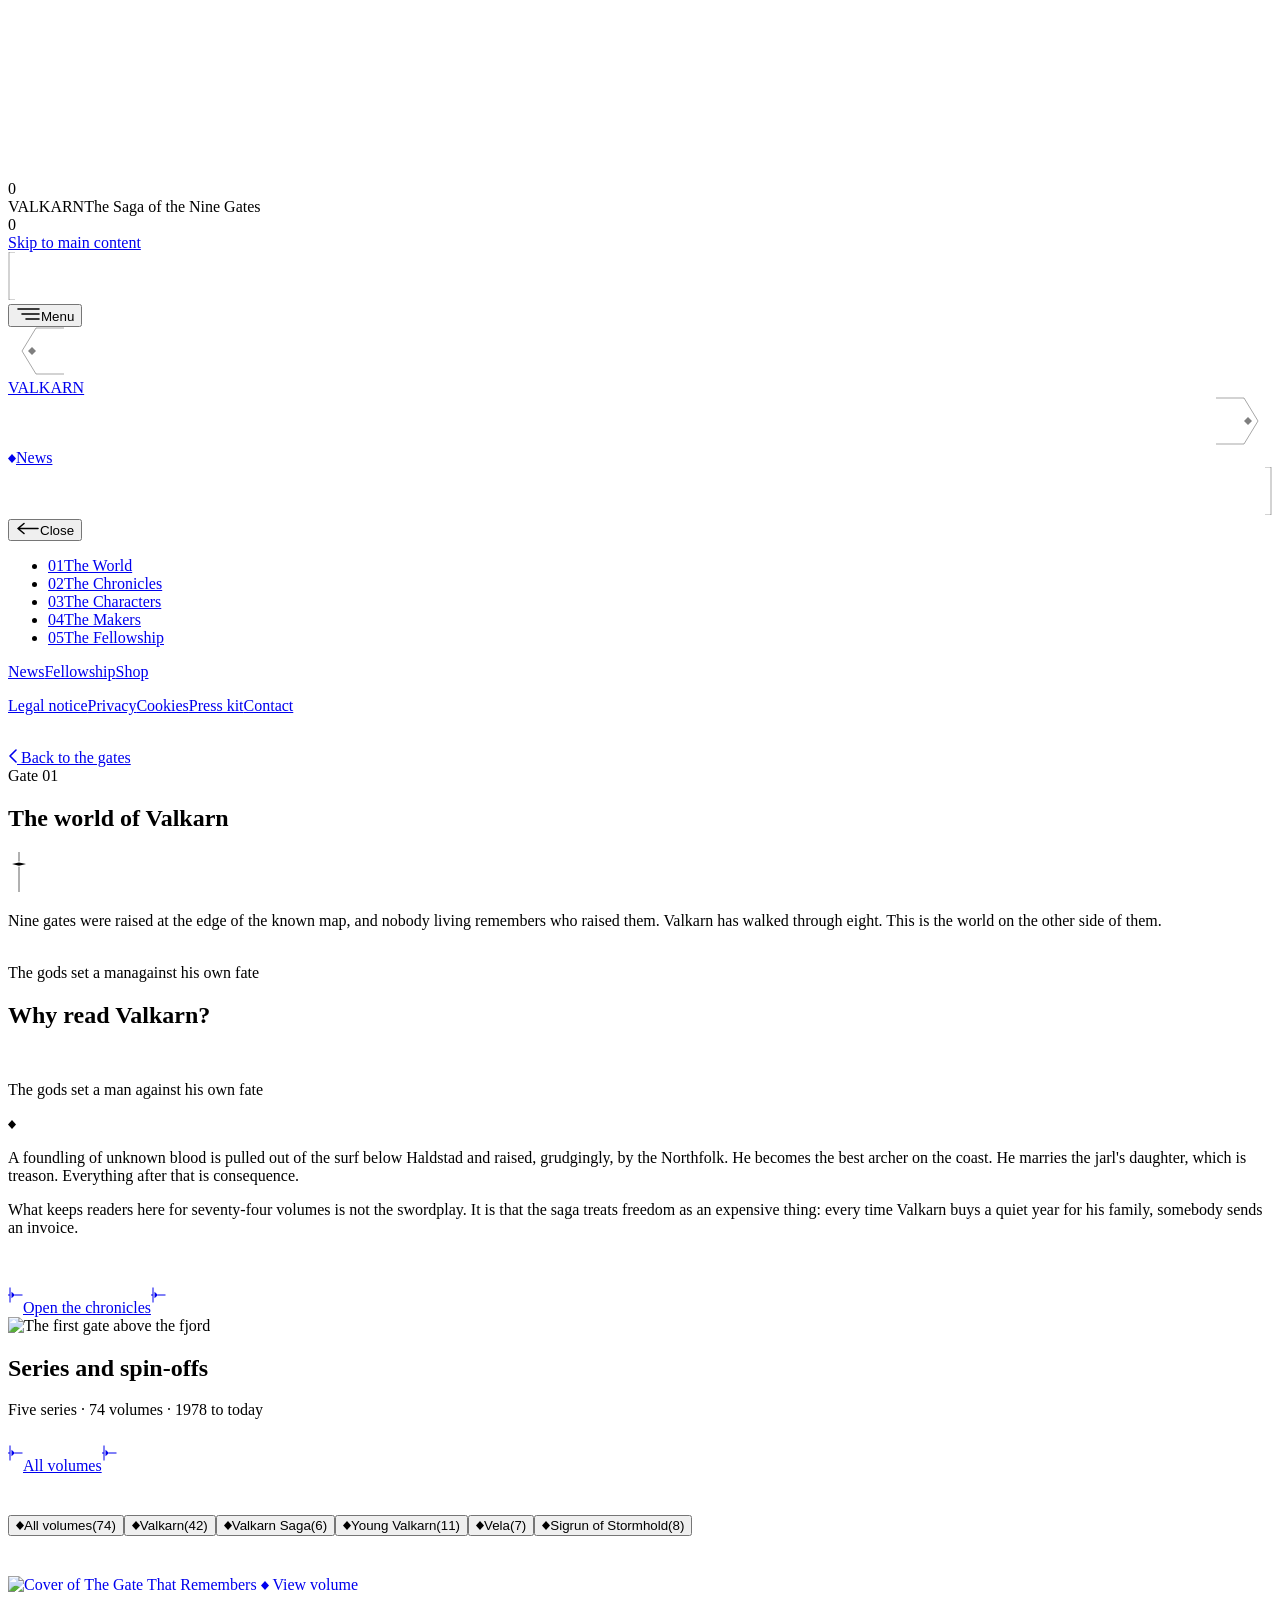
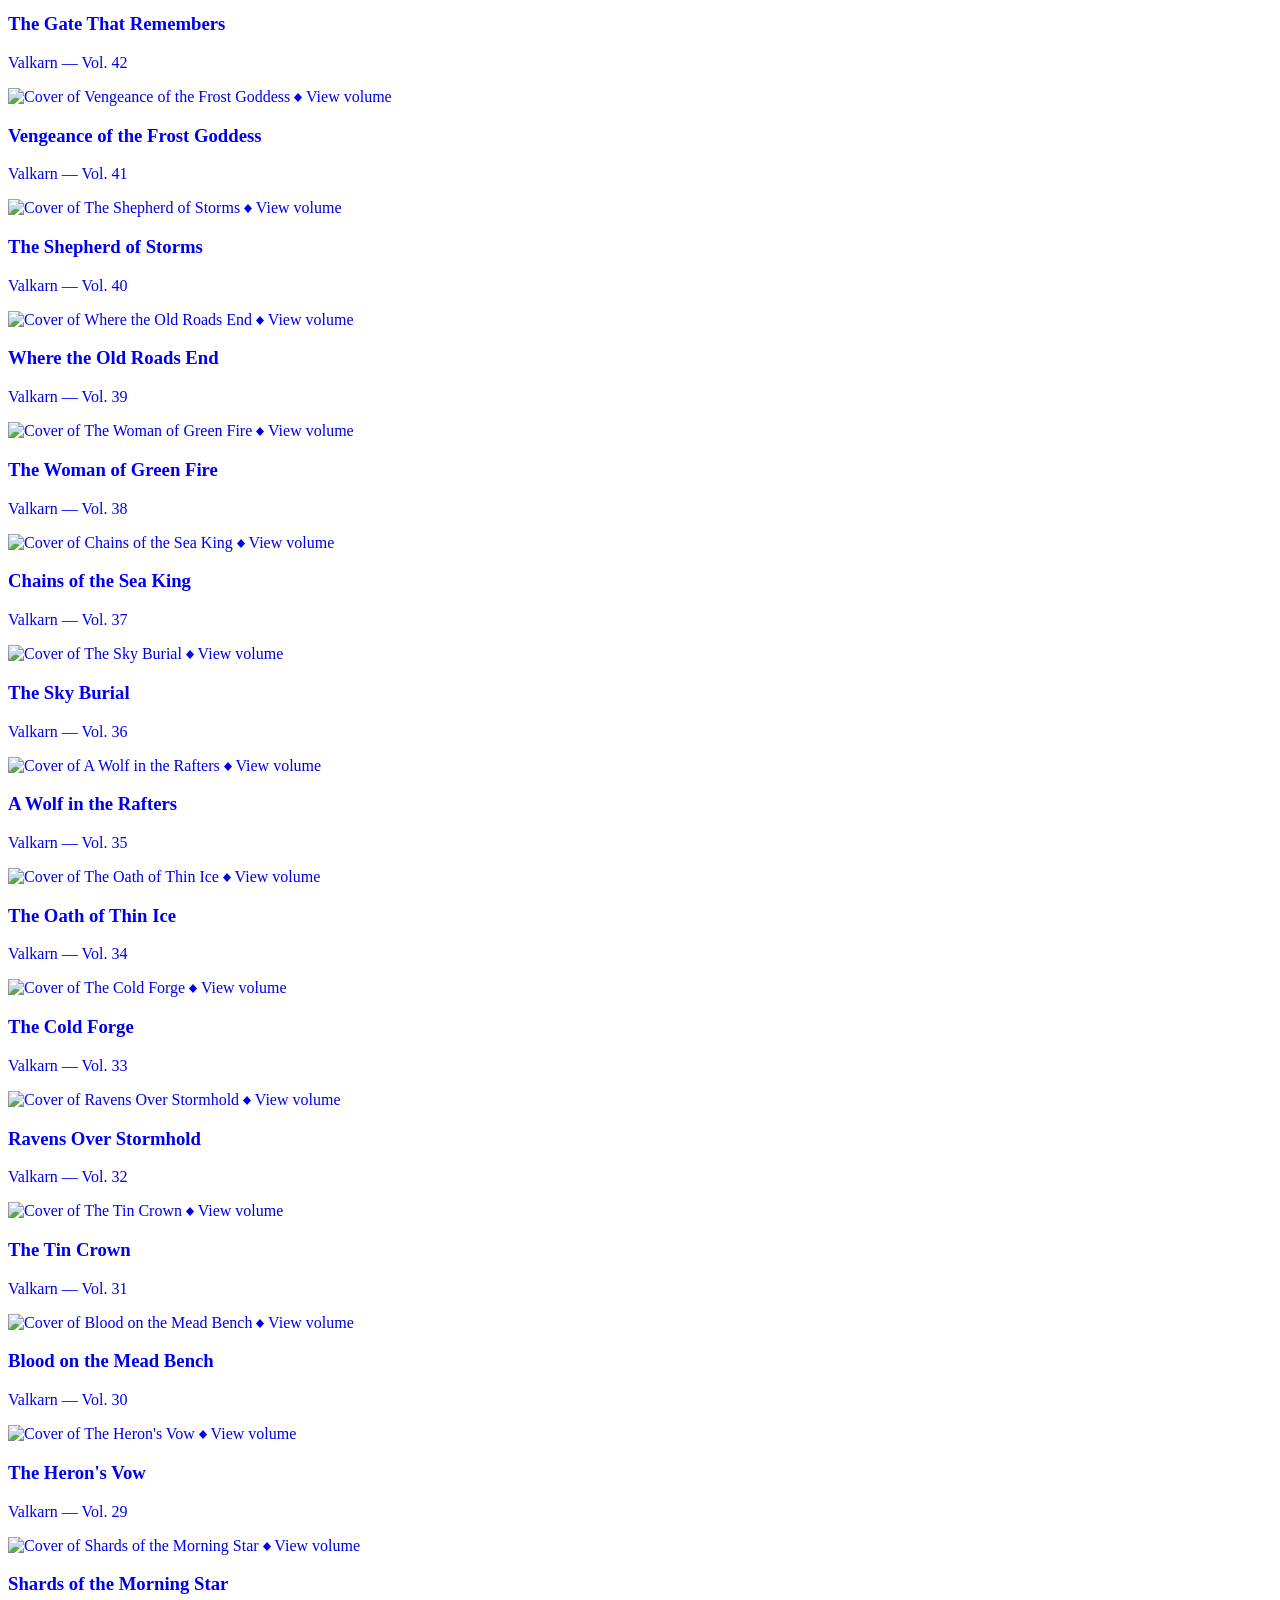
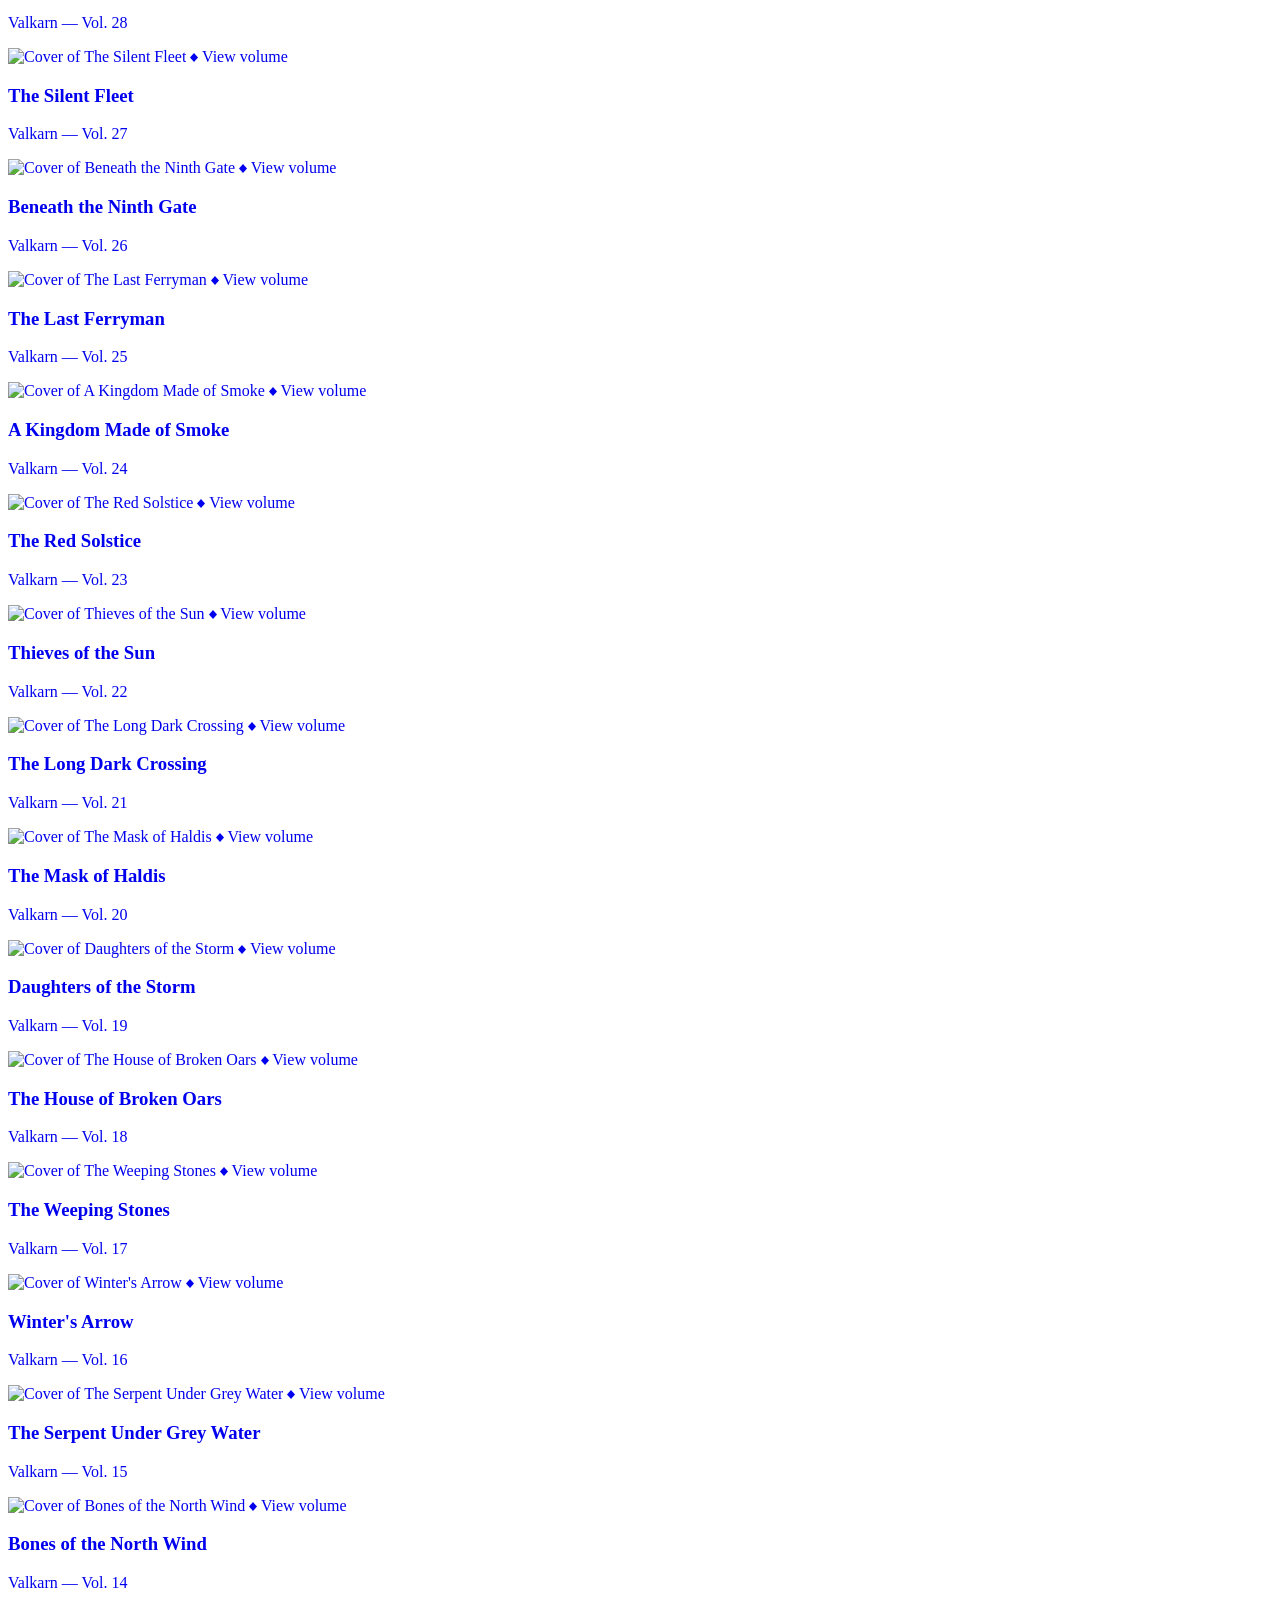
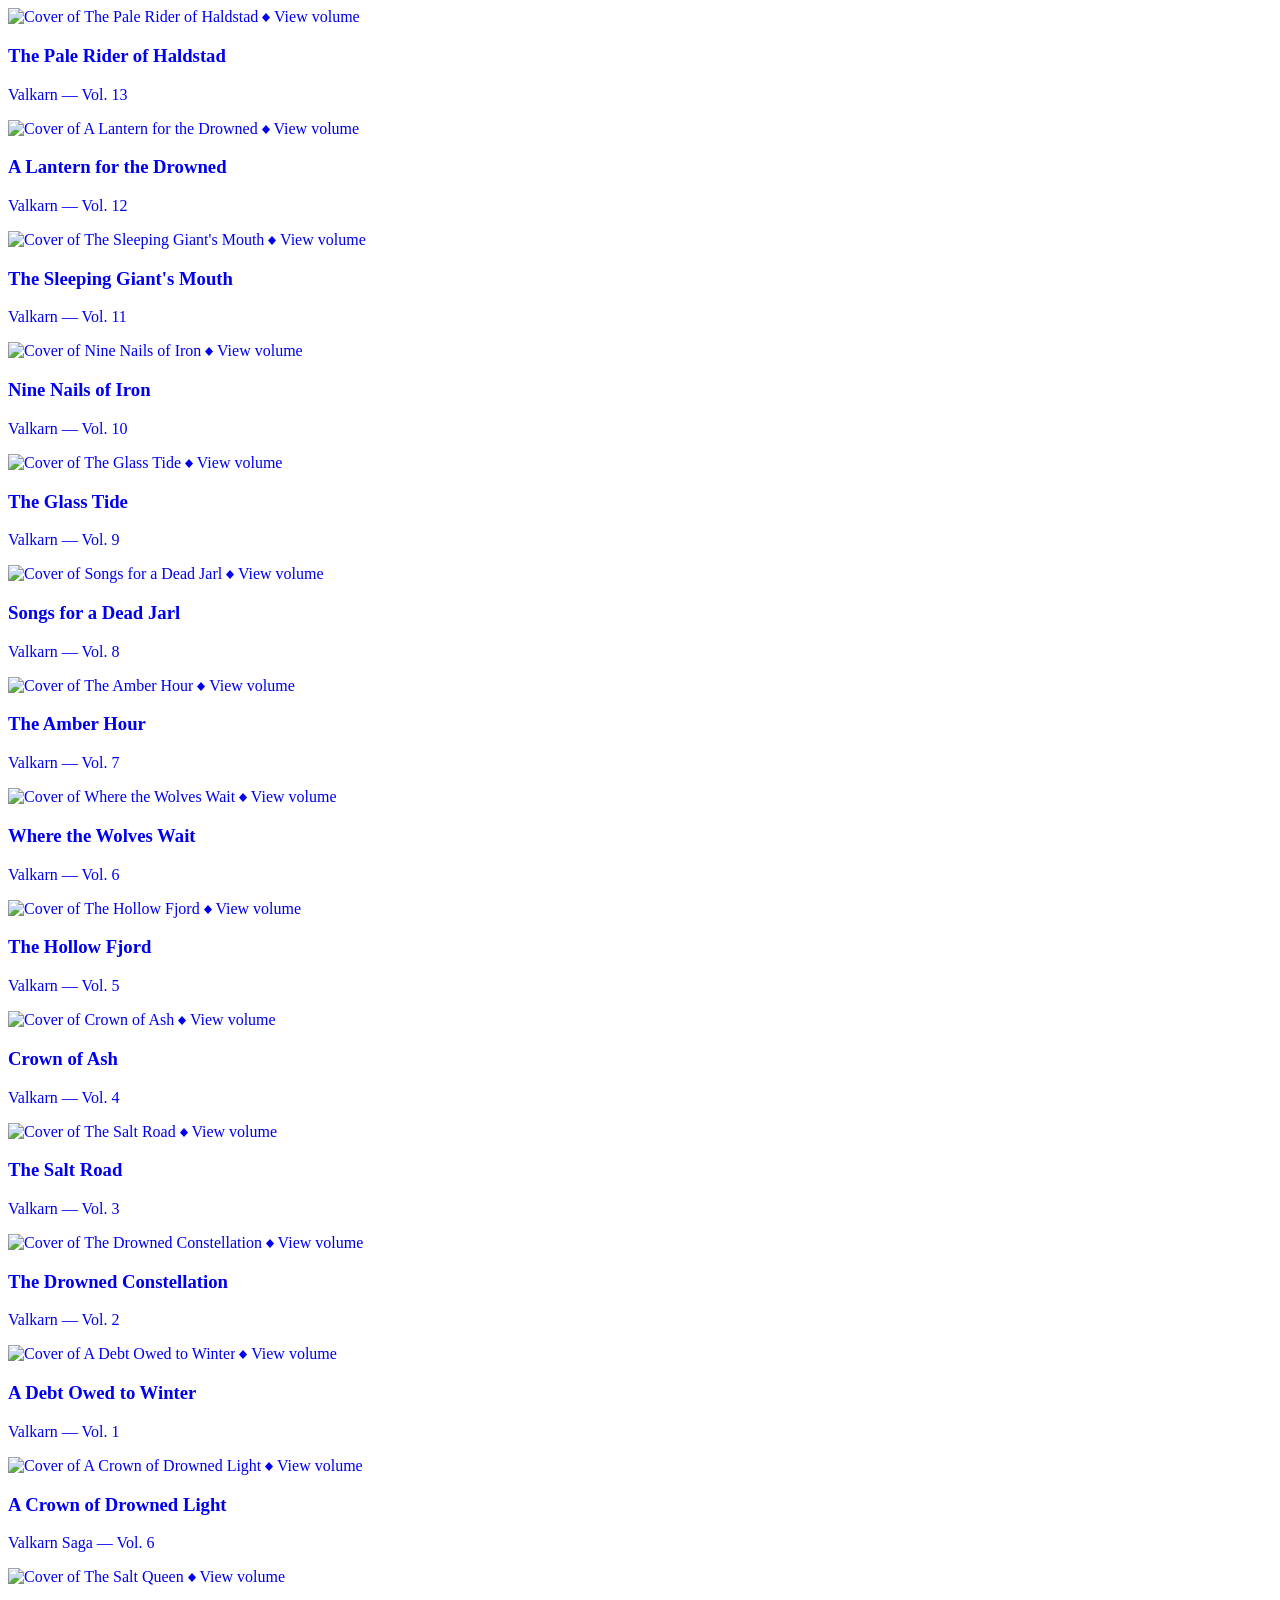
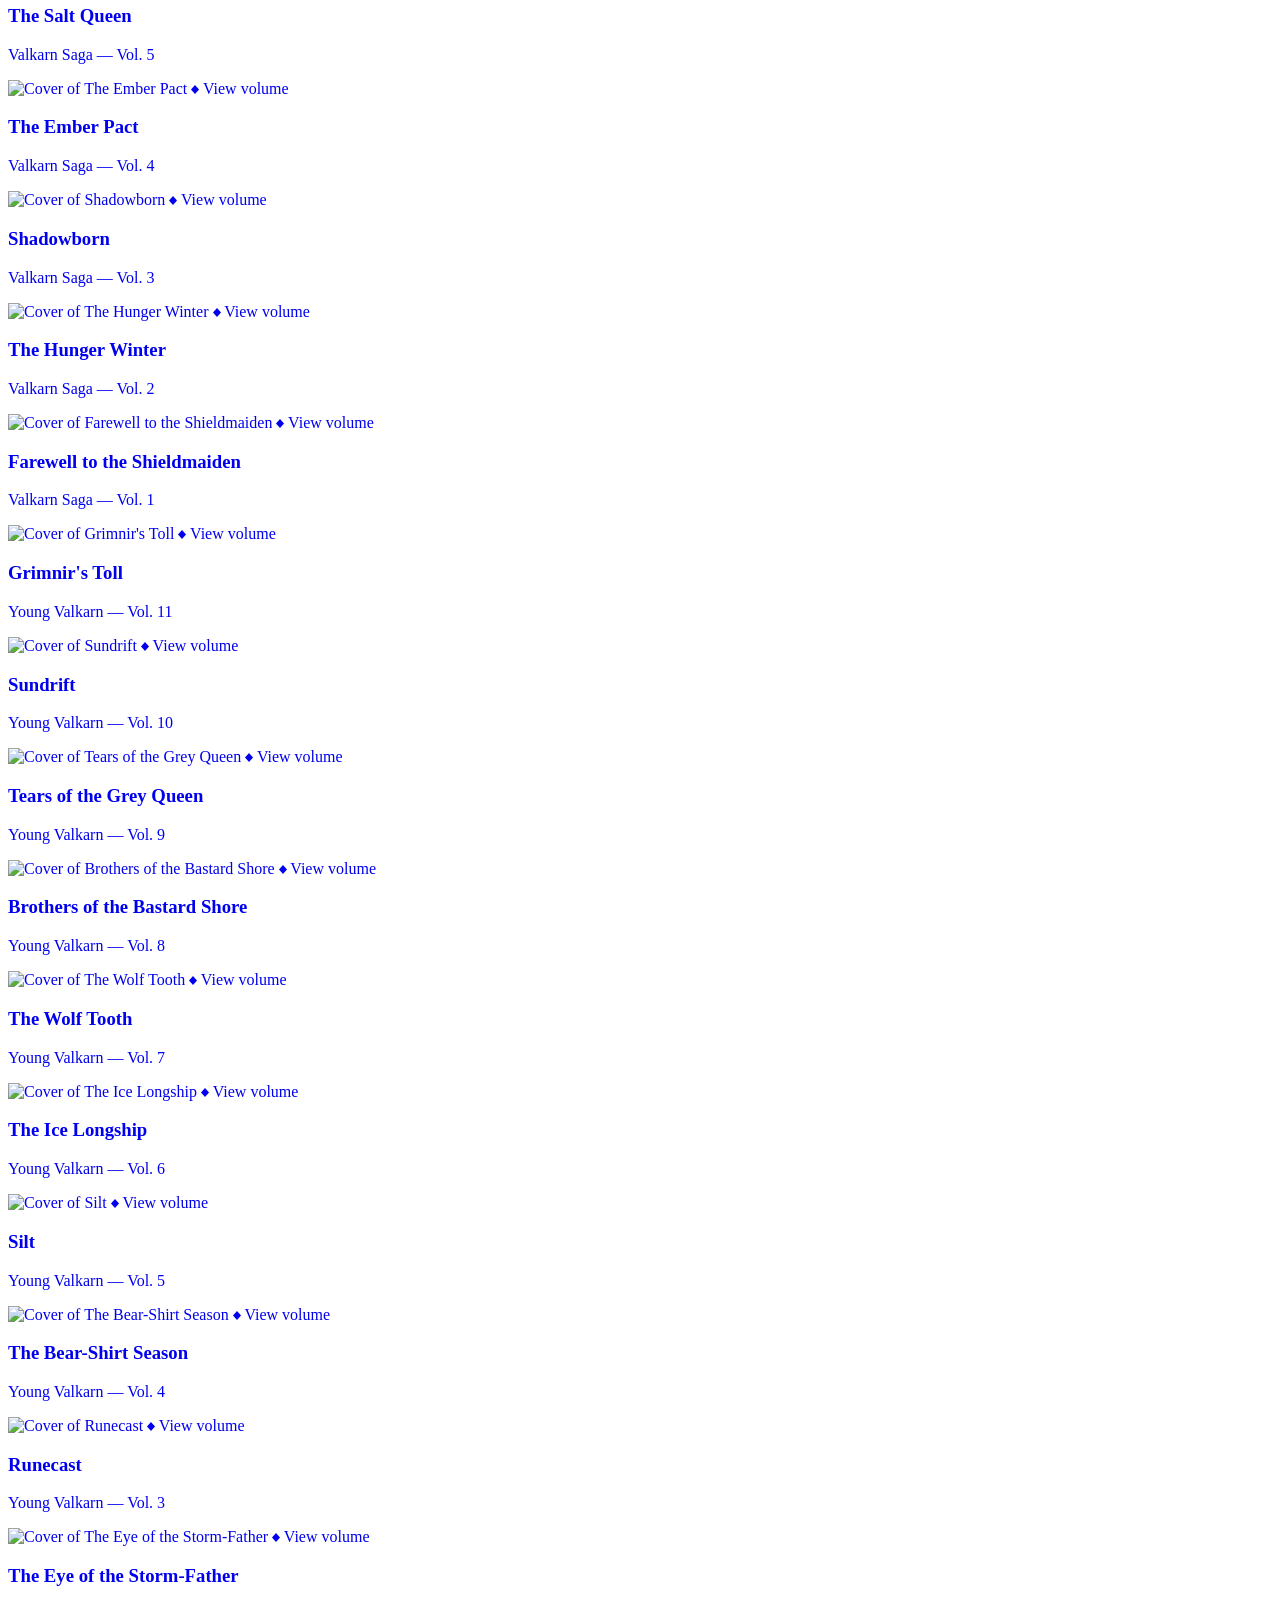
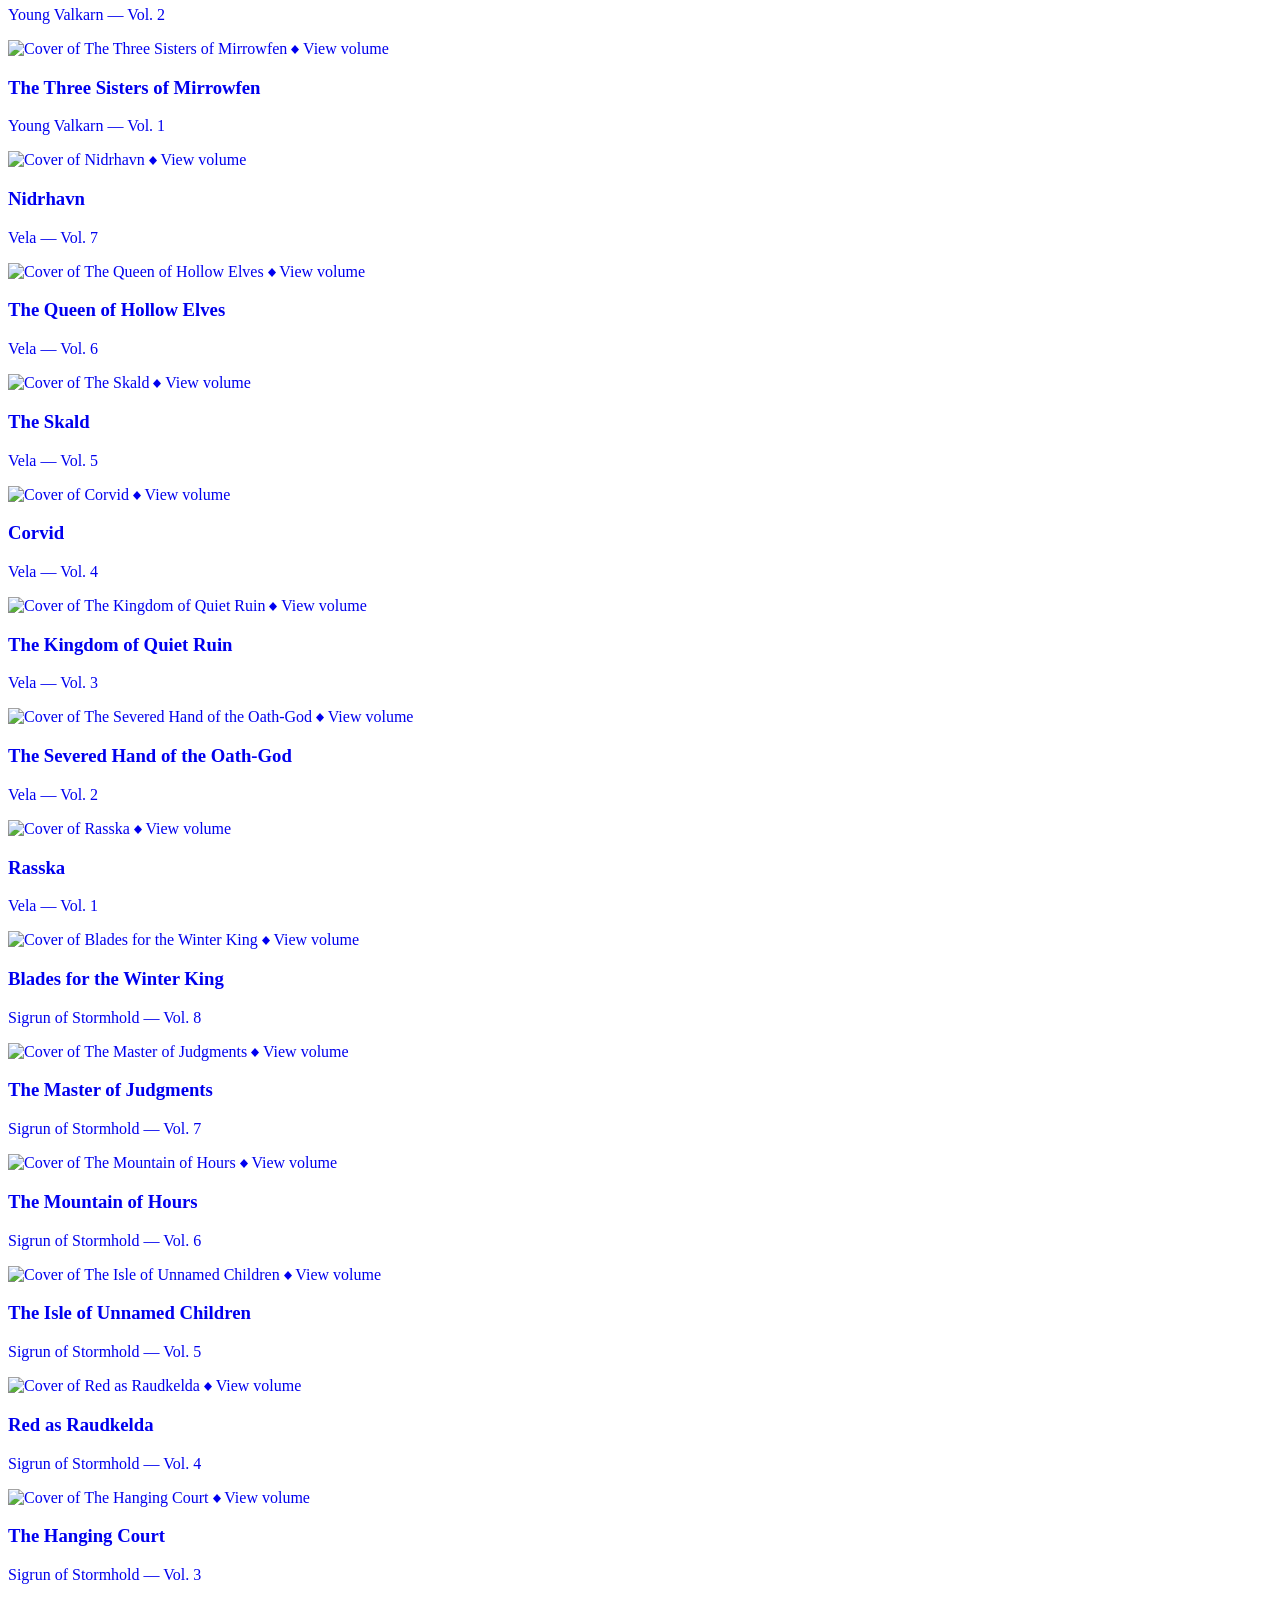
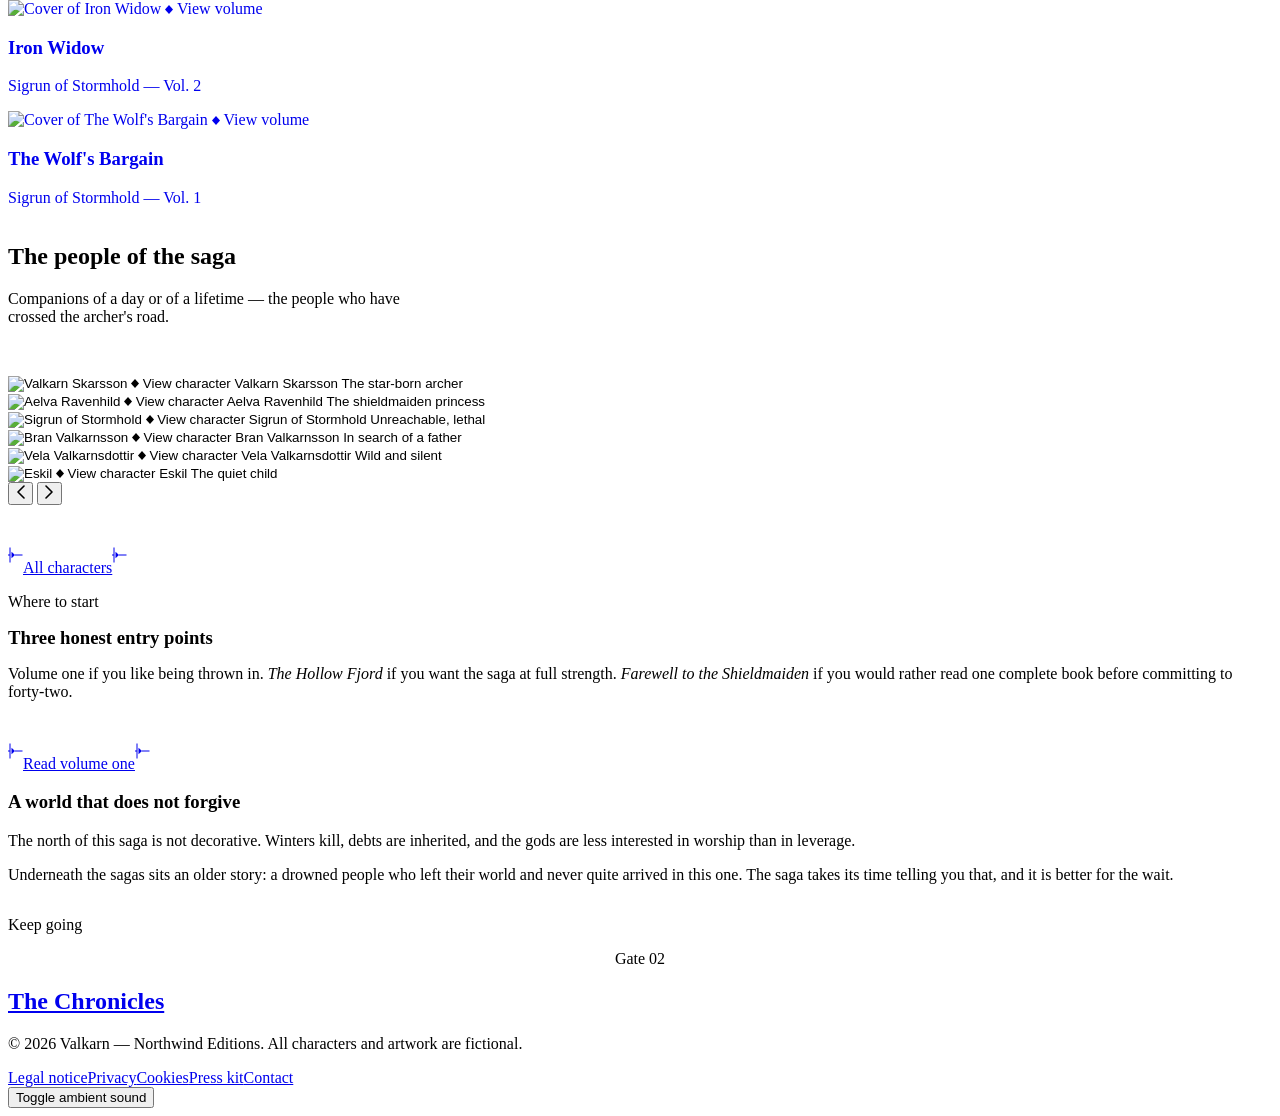
==== universe.html @ 0cc3a5b2 "Add files via upload" ====
<!doctype html>
<html lang="en">
  <head>
    <meta charset="utf-8" />
    <meta name="viewport" content="width=device-width, initial-scale=1" />
    <title>The world | Valkarn</title>
    <meta
      name="description"
      content="Nine gates, a drowned people and a foundling who will not stay put. The world of the Valkarn saga."
    />
    <meta name="theme-color" content="#22201d" />
    <meta name="author" content="Northwind Editions" />
    <link rel="icon" type="image/png" href="assets/img/favicon.png" />
    <link rel="apple-touch-icon" href="assets/img/apple-touch-icon.png" />
    <meta property="og:type" content="website" />
    <meta property="og:title" content="The world | Valkarn" />
    <meta
      property="og:description"
      content="Nine gates, a drowned people and a foundling who will not stay put. The world of the Valkarn saga."
    />
    <meta property="og:image" content="assets/img/og-image.jpg" />
    <meta name="twitter:card" content="summary_large_image" />
    <link
      rel="preload"
      as="font"
      type="font/woff2"
      href="assets/fonts/cinzel-latin.woff2"
      crossorigin
    />
    <link
      rel="preload"
      as="font"
      type="font/woff2"
      href="assets/fonts/mulish-latin.woff2"
      crossorigin
    />
    <link rel="stylesheet" href="assets/css/main.css" />
  </head>
  <body class="is-loading">
    <svg
      aria-hidden="true"
      class="sr-only"
      xmlns="http://www.w3.org/2000/svg"
      focusable="false"
    >
      <symbol id="i-diamond" viewBox="0 0 8 9">
        <path d="M4 0l4 4.5L4 9 0 4.5z" fill="currentColor" />
      </symbol>
      <symbol id="i-diamond-o" viewBox="0 0 14 14">
        <path
          d="M7 1l6 6-6 6-6-6z"
          fill="none"
          stroke="currentColor"
          stroke-width="1.2"
        />
      </symbol>
      <symbol id="i-orn-x" viewBox="0 0 15 36">
        <path d="M14.5 18H7" stroke="currentColor" stroke-width="1" />
        <path d="M7 18l-3.5-3.2v6.4z" fill="currentColor" />
        <path d="M2 10.5v15" stroke="currentColor" stroke-width="1" />
        <path d="M0 18h2" stroke="currentColor" stroke-width="1" />
      </symbol>
      <symbol id="i-sword-h" viewBox="0 0 1200 22" preserveAspectRatio="none">
        <path d="M0 11h520" stroke="currentColor" stroke-width="1" />
        <path d="M680 11h520" stroke="currentColor" stroke-width="1" />
        <path d="M600 3l9 8-9 8-9-8z" fill="currentColor" />
        <path
          d="M556 11l14-5v10zM644 11l-14-5v10z"
          fill="currentColor"
          opacity=".6"
        />
      </symbol>
      <symbol id="i-sword-v" viewBox="0 0 22 169" preserveAspectRatio="none">
        <path d="M11 0v40" stroke="currentColor" stroke-width="1" />
        <path d="M11 44l7 7-7 7-7-7z" fill="currentColor" />
        <path d="M11 62v107" stroke="currentColor" stroke-width="1" />
      </symbol>
      <symbol id="i-menu" viewBox="0 0 25 14">
        <path
          d="M2 2h21M6 7h17M10 12h13"
          stroke="currentColor"
          stroke-width="1.6"
          stroke-linecap="round"
        />
      </symbol>
      <symbol id="i-close" viewBox="0 0 24 13">
        <path
          d="M2 6.5h20M8 1.5l-6 5 6 5"
          stroke="currentColor"
          stroke-width="1.6"
          stroke-linecap="round"
          stroke-linejoin="round"
          fill="none"
        />
      </symbol>
      <symbol id="i-x" viewBox="0 0 16 16">
        <path
          d="M3 3l10 10M13 3L3 13"
          stroke="currentColor"
          stroke-width="1.6"
          stroke-linecap="round"
        />
      </symbol>
      <symbol id="i-arrow-r" viewBox="0 0 9 14">
        <path
          d="M1 1l6 6-6 6"
          stroke="currentColor"
          stroke-width="1.6"
          fill="none"
          stroke-linecap="round"
          stroke-linejoin="round"
        />
      </symbol>
      <symbol id="i-arrow-l" viewBox="0 0 9 14">
        <path
          d="M8 1L2 7l6 6"
          stroke="currentColor"
          stroke-width="1.6"
          fill="none"
          stroke-linecap="round"
          stroke-linejoin="round"
        />
      </symbol>
      <symbol id="i-corner" viewBox="0 0 56 48">
        <path
          d="M56 1H28L14 24l14 23h28"
          fill="none"
          stroke="currentColor"
          stroke-opacity=".35"
        />
        <path d="M20 24l4-4 4 4-4 4z" fill="currentColor" fill-opacity=".5" />
      </symbol>
      <symbol id="i-edge" viewBox="0 0 8 48">
        <path
          d="M7 0H1v48h6"
          fill="none"
          stroke="currentColor"
          stroke-opacity=".35"
        />
      </symbol>
      <symbol id="i-origin" viewBox="0 0 20 20">
        <path
          d="M10 2l7 8-7 8-7-8z"
          fill="none"
          stroke="currentColor"
          stroke-width="1.3"
        />
        <circle cx="10" cy="10" r="2" fill="currentColor" />
      </symbol>
      <symbol id="i-family" viewBox="0 0 20 20">
        <circle
          cx="7"
          cy="7"
          r="3"
          fill="none"
          stroke="currentColor"
          stroke-width="1.3"
        />
        <circle
          cx="14"
          cy="9"
          r="2.2"
          fill="none"
          stroke="currentColor"
          stroke-width="1.3"
        />
        <path
          d="M2 17c1-3 3.5-4.5 5-4.5S11 14 12 17"
          fill="none"
          stroke="currentColor"
          stroke-width="1.3"
        />
      </symbol>
      <symbol id="i-status" viewBox="0 0 20 20">
        <path
          d="M3 11l4 4 10-10"
          fill="none"
          stroke="currentColor"
          stroke-width="1.6"
          stroke-linecap="round"
        />
      </symbol>
      <symbol id="i-role" viewBox="0 0 20 20">
        <path
          d="M10 2l2.4 5 5.6.6-4.2 3.8 1.2 5.6L10 14.2 5 17l1.2-5.6L2 7.6 7.6 7z"
          fill="none"
          stroke="currentColor"
          stroke-width="1.2"
        />
      </symbol>
      <symbol id="i-quill" viewBox="0 0 20 20">
        <path
          d="M3 17S4 9 11 5c3-1.7 6-2 6-2s0 3-1.7 6C11.5 16 3 17 3 17z"
          fill="none"
          stroke="currentColor"
          stroke-width="1.3"
        />
        <path d="M3 17l6-6" stroke="currentColor" stroke-width="1.3" />
      </symbol>
    </svg>

    <div class="veil" aria-hidden="true"></div>

    <div class="loader">
      <div class="loader__screen">
        <img
          class="loader__bg"
          src="assets/img/loader-collage.jpg"
          alt=""
          fetchpriority="high"
          decoding="sync"
        />
        <div class="loader__inner">
          <div class="loader__rail loader__rail--top">
            <div class="loader__fill" data-loader-fill></div>
            <span class="loader__count" data-loader-count="top">0</span>
          </div>
          <div class="loader__logo">
            <span class="wordmark wordmark--xl"
              >VALKARN<span class="wordmark__sub"
                >The Saga of the Nine Gates</span
              ></span
            >
          </div>
          <div class="loader__rail loader__rail--bottom">
            <div class="loader__fill" data-loader-fill></div>
            <span class="loader__count" data-loader-count="bottom">0</span>
          </div>
        </div>
      </div>
    </div>

    <header class="header">
      <a href="#main" class="skip-link">Skip to main content</a>
      <div class="header__orn hide-mobile" aria-hidden="true">
        <svg class="" width="8" height="48" aria-hidden="true">
          <use href="#i-edge"></use>
        </svg>
      </div>
      <div class="header__cell header__cell--left">
        <button
          class="menu-btn"
          type="button"
          data-menu-open
          aria-expanded="false"
          aria-controls="menu-panel"
        >
          <svg class="icon" width="25" height="14" aria-hidden="true">
            <use href="#i-menu"></use></svg
          ><span>Menu</span>
        </button>
      </div>
      <div class="header__orn hide-mobile" aria-hidden="true">
        <svg class="" width="56" height="48" aria-hidden="true">
          <use href="#i-corner"></use>
        </svg>
      </div>
      <div class="header__cell header__cell--mid">
        <a href="index.html" class="header__brand" aria-label="Valkarn — home"
          ><span class="wordmark wordmark--sm">VALKARN</span></a
        >
      </div>
      <div
        class="header__orn hide-mobile"
        aria-hidden="true"
        style="transform: scaleX(-1)"
      >
        <svg class="" width="56" height="48" aria-hidden="true">
          <use href="#i-corner"></use>
        </svg>
      </div>
      <div class="header__cell header__cell--right">
        <a href="news.html" class="header__link hide-mobile"
          ><svg class="icon" width="8" height="9" aria-hidden="true">
            <use href="#i-diamond"></use></svg
          ><span>News</span></a
        >
      </div>
      <div
        class="header__orn hide-mobile"
        aria-hidden="true"
        style="transform: scaleX(-1)"
      >
        <svg class="" width="8" height="48" aria-hidden="true">
          <use href="#i-edge"></use>
        </svg>
      </div>
    </header>

    <div class="menu-overlay" hidden-aria></div>
    <div class="menu-panel" id="menu-panel">
      <div class="menu-panel__inner">
        <button class="menu-close" type="button" data-menu-close>
          <svg class="icon" width="24" height="13" aria-hidden="true">
            <use href="#i-close"></use></svg
          ><span>Close</span>
        </button>
        <nav class="menu-nav" aria-label="Main">
          <ul>
            <li>
              <a href="universe.html"
                ><span class="num">01</span><span>The World</span></a
              >
            </li>
            <li>
              <a href="chronicles.html"
                ><span class="num">02</span><span>The Chronicles</span></a
              >
            </li>
            <li>
              <a href="characters.html"
                ><span class="num">03</span><span>The Characters</span></a
              >
            </li>
            <li>
              <a href="makers.html"
                ><span class="num">04</span><span>The Makers</span></a
              >
            </li>
            <li>
              <a href="fellowship.html"
                ><span class="num">05</span><span>The Fellowship</span></a
              >
            </li>
          </ul>
        </nav>
        <div>
          <p class="menu-foot" style="margin-bottom: 0.75rem">
            <a href="news.html">News</a><a href="fellowship.html">Fellowship</a
            ><a href="404.html">Shop</a>
          </p>
          <p class="menu-foot">
            <a href="#">Legal notice</a><a href="#">Privacy</a
            ><a href="#">Cookies</a><a href="#">Press kit</a
            ><a href="#">Contact</a>
          </p>
        </div>
      </div>
    </div>

    <main id="main">
      <section class="hero" data-hero>
        <div class="hero__bg">
          <img src="assets/img/gate-01.jpg" alt="" fetchpriority="high" />
        </div>
        <div class="hero__back">
          <a class="link-back" href="index.html" data-reveal
            ><svg class="icon" width="9" height="14" aria-hidden="true">
              <use href="#i-arrow-l"></use>
            </svg>
            Back to the gates</a
          >
        </div>
        <div class="hero__badge">
          <span class="badge badge--outline" data-delay="0">Gate 01</span>
        </div>
        <div class="hero__title">
          <h1 class="t-hero">
            <span class="tr" data-animation="line" data-delay="0"
              >The world of Valkarn</span
            >
          </h1>
        </div>
        <div class="hero__intro on-dark">
          <div
            class="sword-v hide-mobile"
            aria-hidden="true"
            style="width: 22px"
          >
            <svg class="" width="22" height="40" aria-hidden="true">
              <use href="#i-sword-v"></use></svg
            ><span
              class="sword-v__line"
              style="
                background: linear-gradient(
                  to bottom,
                  rgba(239, 238, 237, 0.6),
                  rgba(239, 238, 237, 0)
                );
              "
            ></span>
          </div>
          <div class="lede drop-cap" data-reveal data-delay="0.25">
            <p>
              Nine gates were raised at the edge of the known map, and nobody
              living remembers who raised them. Valkarn has walked through
              eight. This is the world on the other side of them.
            </p>
          </div>
        </div>
        <img
          class="hero__brush"
          src="assets/img/brush-light.png"
          alt=""
          aria-hidden="true"
        />
      </section>

      <section class="sect sect--pad grid">
        <div class="c-half-l">
          <div class="badge-stack">
            <span class="badge" data-delay="0">The gods set a man</span
            ><span class="badge" data-delay="0.25">against his own fate</span>
          </div>
          <h2 class="t-sect">
            <span class="tr" data-animation="line" data-delay="0"
              >Why read Valkarn?</span
            >
          </h2>
          <div style="height: 1rem"></div>
          <p class="lede">
            <span class="tr" data-animation="line" data-delay="0"
              >The gods set a man against his own fate</span
            >
          </p>
          <div class="rule-title" aria-hidden="true">
            <svg class="icon" width="8" height="9" aria-hidden="true">
              <use href="#i-diamond"></use>
            </svg>
          </div>
        </div>
        <div class="c-half-r wysiwyg drop-cap" data-reveal data-delay="0.15">
          <p>
            A foundling of unknown blood is pulled out of the surf below
            Haldstad and raised, grudgingly, by the Northfolk. He becomes the
            best archer on the coast. He marries the jarl's daughter, which is
            treason. Everything after that is consequence.
          </p>
          <p>
            What keeps readers here for seventy-four volumes is not the
            swordplay. It is that the saga treats freedom as an expensive thing:
            every time Valkarn buys a quiet year for his family, somebody sends
            an invoice.
          </p>
          <div style="margin-top: 2.5rem">
            <a class="btn" href="chronicles.html"
              ><svg
                class="btn__orn btn__orn--l"
                width="15"
                height="36"
                aria-hidden="true"
              >
                <use href="#i-orn-x"></use></svg
              ><span class="btn__label">Open the chronicles</span
              ><svg
                class="btn__orn btn__orn--r"
                width="15"
                height="36"
                aria-hidden="true"
              >
                <use href="#i-orn-x"></use></svg
            ></a>
          </div>
        </div>
      </section>

      <section class="sect sect--pad-b grid">
        <div class="c-wide split-media" data-reveal>
          <img
            src="assets/img/gate-01.jpg"
            alt="The first gate above the fjord"
            loading="lazy"
            width="1376"
            height="768"
            style="aspect-ratio: 21/9"
          />
        </div>
      </section>

      <section class="sect sect--pad grid">
        <div class="c-main" style="display: grid; gap: 2.5rem">
          <div class="flex justify-between items-center wrap gap-2">
            <div>
              <h2 class="t-sect">
                <span class="tr" data-animation="line" data-delay="0"
                  >Series and spin-offs</span
                >
              </h2>
              <p class="eyebrow" style="margin-top: 0.75rem">
                Five series · 74 volumes · 1978 to today
              </p>
            </div>
            <a class="btn btn--ghost" href="chronicles.html"
              ><svg
                class="btn__orn btn__orn--l"
                width="15"
                height="36"
                aria-hidden="true"
              >
                <use href="#i-orn-x"></use></svg
              ><span class="btn__label">All volumes</span
              ><svg
                class="btn__orn btn__orn--r"
                width="15"
                height="36"
                aria-hidden="true"
              >
                <use href="#i-orn-x"></use></svg
            ></a>
          </div>
          <div
            class="tabs"
            role="tablist"
            data-tabs
            data-tabs-target="#uni-grid"
            data-tabs-default="all"
          >
            <button class="tab" role="tab" data-tab="all" aria-selected="true">
              <svg class="icon" width="8" height="9" aria-hidden="true">
                <use href="#i-diamond"></use></svg
              ><span>All volumes</span><span class="count">(74)</span></button
            ><button
              class="tab"
              role="tab"
              data-tab="valkarn"
              aria-selected="false"
            >
              <svg class="icon" width="8" height="9" aria-hidden="true">
                <use href="#i-diamond"></use></svg
              ><span>Valkarn</span><span class="count">(42)</span></button
            ><button
              class="tab"
              role="tab"
              data-tab="valkarn-saga"
              aria-selected="false"
            >
              <svg class="icon" width="8" height="9" aria-hidden="true">
                <use href="#i-diamond"></use></svg
              ><span>Valkarn Saga</span><span class="count">(6)</span></button
            ><button
              class="tab"
              role="tab"
              data-tab="young-valkarn"
              aria-selected="false"
            >
              <svg class="icon" width="8" height="9" aria-hidden="true">
                <use href="#i-diamond"></use></svg
              ><span>Young Valkarn</span><span class="count">(11)</span></button
            ><button
              class="tab"
              role="tab"
              data-tab="vela"
              aria-selected="false"
            >
              <svg class="icon" width="8" height="9" aria-hidden="true">
                <use href="#i-diamond"></use></svg
              ><span>Vela</span><span class="count">(7)</span></button
            ><button
              class="tab"
              role="tab"
              data-tab="sigrun"
              aria-selected="false"
            >
              <svg class="icon" width="8" height="9" aria-hidden="true">
                <use href="#i-diamond"></use></svg
              ><span>Sigrun of Stormhold</span><span class="count">(8)</span>
            </button>
          </div>
          <div id="uni-grid" class="card-grid">
            <article class="card" data-cat="valkarn">
              <a
                href="volume.html?v=the-gate-that-remembers"
                data-tilt
                style="display: contents"
              >
                <div class="card__media">
                  <img
                    src="assets/img/covers/the-gate-that-remembers.jpg"
                    alt="Cover of The Gate That Remembers"
                    loading="lazy"
                    width="270"
                    height="400"
                  />
                  <span class="card__cta"
                    ><span
                      ><svg
                        class="icon"
                        width="8"
                        height="9"
                        aria-hidden="true"
                      >
                        <use href="#i-diamond"></use>
                      </svg>
                      View volume</span
                    ></span
                  >
                </div>
                <h3 class="card__title">The Gate That Remembers</h3>
                <p class="card__sub">Valkarn — Vol. 42</p>
              </a>
            </article>
            <article class="card" data-cat="valkarn">
              <a
                href="volume.html?v=vengeance-of-the-frost-goddess"
                data-tilt
                style="display: contents"
              >
                <div class="card__media">
                  <img
                    src="assets/img/covers/vengeance-of-the-frost-goddess.jpg"
                    alt="Cover of Vengeance of the Frost Goddess"
                    loading="lazy"
                    width="270"
                    height="400"
                  />
                  <span class="card__cta"
                    ><span
                      ><svg
                        class="icon"
                        width="8"
                        height="9"
                        aria-hidden="true"
                      >
                        <use href="#i-diamond"></use>
                      </svg>
                      View volume</span
                    ></span
                  >
                </div>
                <h3 class="card__title">Vengeance of the Frost Goddess</h3>
                <p class="card__sub">Valkarn — Vol. 41</p>
              </a>
            </article>
            <article class="card" data-cat="valkarn">
              <a
                href="volume.html?v=the-shepherd-of-storms"
                data-tilt
                style="display: contents"
              >
                <div class="card__media">
                  <img
                    src="assets/img/covers/the-shepherd-of-storms.jpg"
                    alt="Cover of The Shepherd of Storms"
                    loading="lazy"
                    width="270"
                    height="400"
                  />
                  <span class="card__cta"
                    ><span
                      ><svg
                        class="icon"
                        width="8"
                        height="9"
                        aria-hidden="true"
                      >
                        <use href="#i-diamond"></use>
                      </svg>
                      View volume</span
                    ></span
                  >
                </div>
                <h3 class="card__title">The Shepherd of Storms</h3>
                <p class="card__sub">Valkarn — Vol. 40</p>
              </a>
            </article>
            <article class="card" data-cat="valkarn">
              <a
                href="volume.html?v=where-the-old-roads-end"
                data-tilt
                style="display: contents"
              >
                <div class="card__media">
                  <img
                    src="assets/img/covers/where-the-old-roads-end.jpg"
                    alt="Cover of Where the Old Roads End"
                    loading="lazy"
                    width="270"
                    height="400"
                  />
                  <span class="card__cta"
                    ><span
                      ><svg
                        class="icon"
                        width="8"
                        height="9"
                        aria-hidden="true"
                      >
                        <use href="#i-diamond"></use>
                      </svg>
                      View volume</span
                    ></span
                  >
                </div>
                <h3 class="card__title">Where the Old Roads End</h3>
                <p class="card__sub">Valkarn — Vol. 39</p>
              </a>
            </article>
            <article class="card" data-cat="valkarn">
              <a
                href="volume.html?v=the-woman-of-green-fire"
                data-tilt
                style="display: contents"
              >
                <div class="card__media">
                  <img
                    src="assets/img/covers/the-woman-of-green-fire.jpg"
                    alt="Cover of The Woman of Green Fire"
                    loading="lazy"
                    width="270"
                    height="400"
                  />
                  <span class="card__cta"
                    ><span
                      ><svg
                        class="icon"
                        width="8"
                        height="9"
                        aria-hidden="true"
                      >
                        <use href="#i-diamond"></use>
                      </svg>
                      View volume</span
                    ></span
                  >
                </div>
                <h3 class="card__title">The Woman of Green Fire</h3>
                <p class="card__sub">Valkarn — Vol. 38</p>
              </a>
            </article>
            <article class="card" data-cat="valkarn">
              <a
                href="volume.html?v=chains-of-the-sea-king"
                data-tilt
                style="display: contents"
              >
                <div class="card__media">
                  <img
                    src="assets/img/covers/chains-of-the-sea-king.jpg"
                    alt="Cover of Chains of the Sea King"
                    loading="lazy"
                    width="270"
                    height="400"
                  />
                  <span class="card__cta"
                    ><span
                      ><svg
                        class="icon"
                        width="8"
                        height="9"
                        aria-hidden="true"
                      >
                        <use href="#i-diamond"></use>
                      </svg>
                      View volume</span
                    ></span
                  >
                </div>
                <h3 class="card__title">Chains of the Sea King</h3>
                <p class="card__sub">Valkarn — Vol. 37</p>
              </a>
            </article>
            <article class="card" data-cat="valkarn">
              <a
                href="volume.html?v=the-sky-burial"
                data-tilt
                style="display: contents"
              >
                <div class="card__media">
                  <img
                    src="assets/img/covers/the-sky-burial.jpg"
                    alt="Cover of The Sky Burial"
                    loading="lazy"
                    width="270"
                    height="400"
                  />
                  <span class="card__cta"
                    ><span
                      ><svg
                        class="icon"
                        width="8"
                        height="9"
                        aria-hidden="true"
                      >
                        <use href="#i-diamond"></use>
                      </svg>
                      View volume</span
                    ></span
                  >
                </div>
                <h3 class="card__title">The Sky Burial</h3>
                <p class="card__sub">Valkarn — Vol. 36</p>
              </a>
            </article>
            <article class="card" data-cat="valkarn">
              <a
                href="volume.html?v=a-wolf-in-the-rafters"
                data-tilt
                style="display: contents"
              >
                <div class="card__media">
                  <img
                    src="assets/img/covers/a-wolf-in-the-rafters.jpg"
                    alt="Cover of A Wolf in the Rafters"
                    loading="lazy"
                    width="270"
                    height="400"
                  />
                  <span class="card__cta"
                    ><span
                      ><svg
                        class="icon"
                        width="8"
                        height="9"
                        aria-hidden="true"
                      >
                        <use href="#i-diamond"></use>
                      </svg>
                      View volume</span
                    ></span
                  >
                </div>
                <h3 class="card__title">A Wolf in the Rafters</h3>
                <p class="card__sub">Valkarn — Vol. 35</p>
              </a>
            </article>
            <article class="card" data-cat="valkarn">
              <a
                href="volume.html?v=the-oath-of-thin-ice"
                data-tilt
                style="display: contents"
              >
                <div class="card__media">
                  <img
                    src="assets/img/covers/the-oath-of-thin-ice.jpg"
                    alt="Cover of The Oath of Thin Ice"
                    loading="lazy"
                    width="270"
                    height="400"
                  />
                  <span class="card__cta"
                    ><span
                      ><svg
                        class="icon"
                        width="8"
                        height="9"
                        aria-hidden="true"
                      >
                        <use href="#i-diamond"></use>
                      </svg>
                      View volume</span
                    ></span
                  >
                </div>
                <h3 class="card__title">The Oath of Thin Ice</h3>
                <p class="card__sub">Valkarn — Vol. 34</p>
              </a>
            </article>
            <article class="card" data-cat="valkarn">
              <a
                href="volume.html?v=the-cold-forge"
                data-tilt
                style="display: contents"
              >
                <div class="card__media">
                  <img
                    src="assets/img/covers/the-cold-forge.jpg"
                    alt="Cover of The Cold Forge"
                    loading="lazy"
                    width="270"
                    height="400"
                  />
                  <span class="card__cta"
                    ><span
                      ><svg
                        class="icon"
                        width="8"
                        height="9"
                        aria-hidden="true"
                      >
                        <use href="#i-diamond"></use>
                      </svg>
                      View volume</span
                    ></span
                  >
                </div>
                <h3 class="card__title">The Cold Forge</h3>
                <p class="card__sub">Valkarn — Vol. 33</p>
              </a>
            </article>
            <article class="card" data-cat="valkarn">
              <a
                href="volume.html?v=ravens-over-stormhold"
                data-tilt
                style="display: contents"
              >
                <div class="card__media">
                  <img
                    src="assets/img/covers/ravens-over-stormhold.jpg"
                    alt="Cover of Ravens Over Stormhold"
                    loading="lazy"
                    width="270"
                    height="400"
                  />
                  <span class="card__cta"
                    ><span
                      ><svg
                        class="icon"
                        width="8"
                        height="9"
                        aria-hidden="true"
                      >
                        <use href="#i-diamond"></use>
                      </svg>
                      View volume</span
                    ></span
                  >
                </div>
                <h3 class="card__title">Ravens Over Stormhold</h3>
                <p class="card__sub">Valkarn — Vol. 32</p>
              </a>
            </article>
            <article class="card" data-cat="valkarn">
              <a
                href="volume.html?v=the-tin-crown"
                data-tilt
                style="display: contents"
              >
                <div class="card__media">
                  <img
                    src="assets/img/covers/the-tin-crown.jpg"
                    alt="Cover of The Tin Crown"
                    loading="lazy"
                    width="270"
                    height="400"
                  />
                  <span class="card__cta"
                    ><span
                      ><svg
                        class="icon"
                        width="8"
                        height="9"
                        aria-hidden="true"
                      >
                        <use href="#i-diamond"></use>
                      </svg>
                      View volume</span
                    ></span
                  >
                </div>
                <h3 class="card__title">The Tin Crown</h3>
                <p class="card__sub">Valkarn — Vol. 31</p>
              </a>
            </article>
            <article class="card" data-cat="valkarn">
              <a
                href="volume.html?v=blood-on-the-mead-bench"
                data-tilt
                style="display: contents"
              >
                <div class="card__media">
                  <img
                    src="assets/img/covers/blood-on-the-mead-bench.jpg"
                    alt="Cover of Blood on the Mead Bench"
                    loading="lazy"
                    width="270"
                    height="400"
                  />
                  <span class="card__cta"
                    ><span
                      ><svg
                        class="icon"
                        width="8"
                        height="9"
                        aria-hidden="true"
                      >
                        <use href="#i-diamond"></use>
                      </svg>
                      View volume</span
                    ></span
                  >
                </div>
                <h3 class="card__title">Blood on the Mead Bench</h3>
                <p class="card__sub">Valkarn — Vol. 30</p>
              </a>
            </article>
            <article class="card" data-cat="valkarn">
              <a
                href="volume.html?v=the-herons-vow"
                data-tilt
                style="display: contents"
              >
                <div class="card__media">
                  <img
                    src="assets/img/covers/the-herons-vow.jpg"
                    alt="Cover of The Heron's Vow"
                    loading="lazy"
                    width="270"
                    height="400"
                  />
                  <span class="card__cta"
                    ><span
                      ><svg
                        class="icon"
                        width="8"
                        height="9"
                        aria-hidden="true"
                      >
                        <use href="#i-diamond"></use>
                      </svg>
                      View volume</span
                    ></span
                  >
                </div>
                <h3 class="card__title">The Heron's Vow</h3>
                <p class="card__sub">Valkarn — Vol. 29</p>
              </a>
            </article>
            <article class="card" data-cat="valkarn">
              <a
                href="volume.html?v=shards-of-the-morning-star"
                data-tilt
                style="display: contents"
              >
                <div class="card__media">
                  <img
                    src="assets/img/covers/shards-of-the-morning-star.jpg"
                    alt="Cover of Shards of the Morning Star"
                    loading="lazy"
                    width="270"
                    height="400"
                  />
                  <span class="card__cta"
                    ><span
                      ><svg
                        class="icon"
                        width="8"
                        height="9"
                        aria-hidden="true"
                      >
                        <use href="#i-diamond"></use>
                      </svg>
                      View volume</span
                    ></span
                  >
                </div>
                <h3 class="card__title">Shards of the Morning Star</h3>
                <p class="card__sub">Valkarn — Vol. 28</p>
              </a>
            </article>
            <article class="card" data-cat="valkarn">
              <a
                href="volume.html?v=the-silent-fleet"
                data-tilt
                style="display: contents"
              >
                <div class="card__media">
                  <img
                    src="assets/img/covers/the-silent-fleet.jpg"
                    alt="Cover of The Silent Fleet"
                    loading="lazy"
                    width="270"
                    height="400"
                  />
                  <span class="card__cta"
                    ><span
                      ><svg
                        class="icon"
                        width="8"
                        height="9"
                        aria-hidden="true"
                      >
                        <use href="#i-diamond"></use>
                      </svg>
                      View volume</span
                    ></span
                  >
                </div>
                <h3 class="card__title">The Silent Fleet</h3>
                <p class="card__sub">Valkarn — Vol. 27</p>
              </a>
            </article>
            <article class="card" data-cat="valkarn">
              <a
                href="volume.html?v=beneath-the-ninth-gate"
                data-tilt
                style="display: contents"
              >
                <div class="card__media">
                  <img
                    src="assets/img/covers/beneath-the-ninth-gate.jpg"
                    alt="Cover of Beneath the Ninth Gate"
                    loading="lazy"
                    width="270"
                    height="400"
                  />
                  <span class="card__cta"
                    ><span
                      ><svg
                        class="icon"
                        width="8"
                        height="9"
                        aria-hidden="true"
                      >
                        <use href="#i-diamond"></use>
                      </svg>
                      View volume</span
                    ></span
                  >
                </div>
                <h3 class="card__title">Beneath the Ninth Gate</h3>
                <p class="card__sub">Valkarn — Vol. 26</p>
              </a>
            </article>
            <article class="card" data-cat="valkarn">
              <a
                href="volume.html?v=the-last-ferryman"
                data-tilt
                style="display: contents"
              >
                <div class="card__media">
                  <img
                    src="assets/img/covers/the-last-ferryman.jpg"
                    alt="Cover of The Last Ferryman"
                    loading="lazy"
                    width="270"
                    height="400"
                  />
                  <span class="card__cta"
                    ><span
                      ><svg
                        class="icon"
                        width="8"
                        height="9"
                        aria-hidden="true"
                      >
                        <use href="#i-diamond"></use>
                      </svg>
                      View volume</span
                    ></span
                  >
                </div>
                <h3 class="card__title">The Last Ferryman</h3>
                <p class="card__sub">Valkarn — Vol. 25</p>
              </a>
            </article>
            <article class="card" data-cat="valkarn">
              <a
                href="volume.html?v=a-kingdom-made-of-smoke"
                data-tilt
                style="display: contents"
              >
                <div class="card__media">
                  <img
                    src="assets/img/covers/a-kingdom-made-of-smoke.jpg"
                    alt="Cover of A Kingdom Made of Smoke"
                    loading="lazy"
                    width="270"
                    height="400"
                  />
                  <span class="card__cta"
                    ><span
                      ><svg
                        class="icon"
                        width="8"
                        height="9"
                        aria-hidden="true"
                      >
                        <use href="#i-diamond"></use>
                      </svg>
                      View volume</span
                    ></span
                  >
                </div>
                <h3 class="card__title">A Kingdom Made of Smoke</h3>
                <p class="card__sub">Valkarn — Vol. 24</p>
              </a>
            </article>
            <article class="card" data-cat="valkarn">
              <a
                href="volume.html?v=the-red-solstice"
                data-tilt
                style="display: contents"
              >
                <div class="card__media">
                  <img
                    src="assets/img/covers/the-red-solstice.jpg"
                    alt="Cover of The Red Solstice"
                    loading="lazy"
                    width="270"
                    height="400"
                  />
                  <span class="card__cta"
                    ><span
                      ><svg
                        class="icon"
                        width="8"
                        height="9"
                        aria-hidden="true"
                      >
                        <use href="#i-diamond"></use>
                      </svg>
                      View volume</span
                    ></span
                  >
                </div>
                <h3 class="card__title">The Red Solstice</h3>
                <p class="card__sub">Valkarn — Vol. 23</p>
              </a>
            </article>
            <article class="card" data-cat="valkarn">
              <a
                href="volume.html?v=thieves-of-the-sun"
                data-tilt
                style="display: contents"
              >
                <div class="card__media">
                  <img
                    src="assets/img/covers/thieves-of-the-sun.jpg"
                    alt="Cover of Thieves of the Sun"
                    loading="lazy"
                    width="270"
                    height="400"
                  />
                  <span class="card__cta"
                    ><span
                      ><svg
                        class="icon"
                        width="8"
                        height="9"
                        aria-hidden="true"
                      >
                        <use href="#i-diamond"></use>
                      </svg>
                      View volume</span
                    ></span
                  >
                </div>
                <h3 class="card__title">Thieves of the Sun</h3>
                <p class="card__sub">Valkarn — Vol. 22</p>
              </a>
            </article>
            <article class="card" data-cat="valkarn">
              <a
                href="volume.html?v=the-long-dark-crossing"
                data-tilt
                style="display: contents"
              >
                <div class="card__media">
                  <img
                    src="assets/img/covers/the-long-dark-crossing.jpg"
                    alt="Cover of The Long Dark Crossing"
                    loading="lazy"
                    width="270"
                    height="400"
                  />
                  <span class="card__cta"
                    ><span
                      ><svg
                        class="icon"
                        width="8"
                        height="9"
                        aria-hidden="true"
                      >
                        <use href="#i-diamond"></use>
                      </svg>
                      View volume</span
                    ></span
                  >
                </div>
                <h3 class="card__title">The Long Dark Crossing</h3>
                <p class="card__sub">Valkarn — Vol. 21</p>
              </a>
            </article>
            <article class="card" data-cat="valkarn">
              <a
                href="volume.html?v=the-mask-of-haldis"
                data-tilt
                style="display: contents"
              >
                <div class="card__media">
                  <img
                    src="assets/img/covers/the-mask-of-haldis.jpg"
                    alt="Cover of The Mask of Haldis"
                    loading="lazy"
                    width="270"
                    height="400"
                  />
                  <span class="card__cta"
                    ><span
                      ><svg
                        class="icon"
                        width="8"
                        height="9"
                        aria-hidden="true"
                      >
                        <use href="#i-diamond"></use>
                      </svg>
                      View volume</span
                    ></span
                  >
                </div>
                <h3 class="card__title">The Mask of Haldis</h3>
                <p class="card__sub">Valkarn — Vol. 20</p>
              </a>
            </article>
            <article class="card" data-cat="valkarn">
              <a
                href="volume.html?v=daughters-of-the-storm"
                data-tilt
                style="display: contents"
              >
                <div class="card__media">
                  <img
                    src="assets/img/covers/daughters-of-the-storm.jpg"
                    alt="Cover of Daughters of the Storm"
                    loading="lazy"
                    width="270"
                    height="400"
                  />
                  <span class="card__cta"
                    ><span
                      ><svg
                        class="icon"
                        width="8"
                        height="9"
                        aria-hidden="true"
                      >
                        <use href="#i-diamond"></use>
                      </svg>
                      View volume</span
                    ></span
                  >
                </div>
                <h3 class="card__title">Daughters of the Storm</h3>
                <p class="card__sub">Valkarn — Vol. 19</p>
              </a>
            </article>
            <article class="card" data-cat="valkarn">
              <a
                href="volume.html?v=the-house-of-broken-oars"
                data-tilt
                style="display: contents"
              >
                <div class="card__media">
                  <img
                    src="assets/img/covers/the-house-of-broken-oars.jpg"
                    alt="Cover of The House of Broken Oars"
                    loading="lazy"
                    width="270"
                    height="400"
                  />
                  <span class="card__cta"
                    ><span
                      ><svg
                        class="icon"
                        width="8"
                        height="9"
                        aria-hidden="true"
                      >
                        <use href="#i-diamond"></use>
                      </svg>
                      View volume</span
                    ></span
                  >
                </div>
                <h3 class="card__title">The House of Broken Oars</h3>
                <p class="card__sub">Valkarn — Vol. 18</p>
              </a>
            </article>
            <article class="card" data-cat="valkarn">
              <a
                href="volume.html?v=the-weeping-stones"
                data-tilt
                style="display: contents"
              >
                <div class="card__media">
                  <img
                    src="assets/img/covers/the-weeping-stones.jpg"
                    alt="Cover of The Weeping Stones"
                    loading="lazy"
                    width="270"
                    height="400"
                  />
                  <span class="card__cta"
                    ><span
                      ><svg
                        class="icon"
                        width="8"
                        height="9"
                        aria-hidden="true"
                      >
                        <use href="#i-diamond"></use>
                      </svg>
                      View volume</span
                    ></span
                  >
                </div>
                <h3 class="card__title">The Weeping Stones</h3>
                <p class="card__sub">Valkarn — Vol. 17</p>
              </a>
            </article>
            <article class="card" data-cat="valkarn">
              <a
                href="volume.html?v=winters-arrow"
                data-tilt
                style="display: contents"
              >
                <div class="card__media">
                  <img
                    src="assets/img/covers/winters-arrow.jpg"
                    alt="Cover of Winter's Arrow"
                    loading="lazy"
                    width="270"
                    height="400"
                  />
                  <span class="card__cta"
                    ><span
                      ><svg
                        class="icon"
                        width="8"
                        height="9"
                        aria-hidden="true"
                      >
                        <use href="#i-diamond"></use>
                      </svg>
                      View volume</span
                    ></span
                  >
                </div>
                <h3 class="card__title">Winter's Arrow</h3>
                <p class="card__sub">Valkarn — Vol. 16</p>
              </a>
            </article>
            <article class="card" data-cat="valkarn">
              <a
                href="volume.html?v=the-serpent-under-grey-water"
                data-tilt
                style="display: contents"
              >
                <div class="card__media">
                  <img
                    src="assets/img/covers/the-serpent-under-grey-water.jpg"
                    alt="Cover of The Serpent Under Grey Water"
                    loading="lazy"
                    width="270"
                    height="400"
                  />
                  <span class="card__cta"
                    ><span
                      ><svg
                        class="icon"
                        width="8"
                        height="9"
                        aria-hidden="true"
                      >
                        <use href="#i-diamond"></use>
                      </svg>
                      View volume</span
                    ></span
                  >
                </div>
                <h3 class="card__title">The Serpent Under Grey Water</h3>
                <p class="card__sub">Valkarn — Vol. 15</p>
              </a>
            </article>
            <article class="card" data-cat="valkarn">
              <a
                href="volume.html?v=bones-of-the-north-wind"
                data-tilt
                style="display: contents"
              >
                <div class="card__media">
                  <img
                    src="assets/img/covers/bones-of-the-north-wind.jpg"
                    alt="Cover of Bones of the North Wind"
                    loading="lazy"
                    width="270"
                    height="400"
                  />
                  <span class="card__cta"
                    ><span
                      ><svg
                        class="icon"
                        width="8"
                        height="9"
                        aria-hidden="true"
                      >
                        <use href="#i-diamond"></use>
                      </svg>
                      View volume</span
                    ></span
                  >
                </div>
                <h3 class="card__title">Bones of the North Wind</h3>
                <p class="card__sub">Valkarn — Vol. 14</p>
              </a>
            </article>
            <article class="card" data-cat="valkarn">
              <a
                href="volume.html?v=the-pale-rider-of-haldstad"
                data-tilt
                style="display: contents"
              >
                <div class="card__media">
                  <img
                    src="assets/img/covers/the-pale-rider-of-haldstad.jpg"
                    alt="Cover of The Pale Rider of Haldstad"
                    loading="lazy"
                    width="270"
                    height="400"
                  />
                  <span class="card__cta"
                    ><span
                      ><svg
                        class="icon"
                        width="8"
                        height="9"
                        aria-hidden="true"
                      >
                        <use href="#i-diamond"></use>
                      </svg>
                      View volume</span
                    ></span
                  >
                </div>
                <h3 class="card__title">The Pale Rider of Haldstad</h3>
                <p class="card__sub">Valkarn — Vol. 13</p>
              </a>
            </article>
            <article class="card" data-cat="valkarn">
              <a
                href="volume.html?v=a-lantern-for-the-drowned"
                data-tilt
                style="display: contents"
              >
                <div class="card__media">
                  <img
                    src="assets/img/covers/a-lantern-for-the-drowned.jpg"
                    alt="Cover of A Lantern for the Drowned"
                    loading="lazy"
                    width="270"
                    height="400"
                  />
                  <span class="card__cta"
                    ><span
                      ><svg
                        class="icon"
                        width="8"
                        height="9"
                        aria-hidden="true"
                      >
                        <use href="#i-diamond"></use>
                      </svg>
                      View volume</span
                    ></span
                  >
                </div>
                <h3 class="card__title">A Lantern for the Drowned</h3>
                <p class="card__sub">Valkarn — Vol. 12</p>
              </a>
            </article>
            <article class="card" data-cat="valkarn">
              <a
                href="volume.html?v=the-sleeping-giants-mouth"
                data-tilt
                style="display: contents"
              >
                <div class="card__media">
                  <img
                    src="assets/img/covers/the-sleeping-giants-mouth.jpg"
                    alt="Cover of The Sleeping Giant's Mouth"
                    loading="lazy"
                    width="270"
                    height="400"
                  />
                  <span class="card__cta"
                    ><span
                      ><svg
                        class="icon"
                        width="8"
                        height="9"
                        aria-hidden="true"
                      >
                        <use href="#i-diamond"></use>
                      </svg>
                      View volume</span
                    ></span
                  >
                </div>
                <h3 class="card__title">The Sleeping Giant's Mouth</h3>
                <p class="card__sub">Valkarn — Vol. 11</p>
              </a>
            </article>
            <article class="card" data-cat="valkarn">
              <a
                href="volume.html?v=nine-nails-of-iron"
                data-tilt
                style="display: contents"
              >
                <div class="card__media">
                  <img
                    src="assets/img/covers/nine-nails-of-iron.jpg"
                    alt="Cover of Nine Nails of Iron"
                    loading="lazy"
                    width="270"
                    height="400"
                  />
                  <span class="card__cta"
                    ><span
                      ><svg
                        class="icon"
                        width="8"
                        height="9"
                        aria-hidden="true"
                      >
                        <use href="#i-diamond"></use>
                      </svg>
                      View volume</span
                    ></span
                  >
                </div>
                <h3 class="card__title">Nine Nails of Iron</h3>
                <p class="card__sub">Valkarn — Vol. 10</p>
              </a>
            </article>
            <article class="card" data-cat="valkarn">
              <a
                href="volume.html?v=the-glass-tide"
                data-tilt
                style="display: contents"
              >
                <div class="card__media">
                  <img
                    src="assets/img/covers/the-glass-tide.jpg"
                    alt="Cover of The Glass Tide"
                    loading="lazy"
                    width="270"
                    height="400"
                  />
                  <span class="card__cta"
                    ><span
                      ><svg
                        class="icon"
                        width="8"
                        height="9"
                        aria-hidden="true"
                      >
                        <use href="#i-diamond"></use>
                      </svg>
                      View volume</span
                    ></span
                  >
                </div>
                <h3 class="card__title">The Glass Tide</h3>
                <p class="card__sub">Valkarn — Vol. 9</p>
              </a>
            </article>
            <article class="card" data-cat="valkarn">
              <a
                href="volume.html?v=songs-for-a-dead-jarl"
                data-tilt
                style="display: contents"
              >
                <div class="card__media">
                  <img
                    src="assets/img/covers/songs-for-a-dead-jarl.jpg"
                    alt="Cover of Songs for a Dead Jarl"
                    loading="lazy"
                    width="270"
                    height="400"
                  />
                  <span class="card__cta"
                    ><span
                      ><svg
                        class="icon"
                        width="8"
                        height="9"
                        aria-hidden="true"
                      >
                        <use href="#i-diamond"></use>
                      </svg>
                      View volume</span
                    ></span
                  >
                </div>
                <h3 class="card__title">Songs for a Dead Jarl</h3>
                <p class="card__sub">Valkarn — Vol. 8</p>
              </a>
            </article>
            <article class="card" data-cat="valkarn">
              <a
                href="volume.html?v=the-amber-hour"
                data-tilt
                style="display: contents"
              >
                <div class="card__media">
                  <img
                    src="assets/img/covers/the-amber-hour.jpg"
                    alt="Cover of The Amber Hour"
                    loading="lazy"
                    width="270"
                    height="400"
                  />
                  <span class="card__cta"
                    ><span
                      ><svg
                        class="icon"
                        width="8"
                        height="9"
                        aria-hidden="true"
                      >
                        <use href="#i-diamond"></use>
                      </svg>
                      View volume</span
                    ></span
                  >
                </div>
                <h3 class="card__title">The Amber Hour</h3>
                <p class="card__sub">Valkarn — Vol. 7</p>
              </a>
            </article>
            <article class="card" data-cat="valkarn">
              <a
                href="volume.html?v=where-the-wolves-wait"
                data-tilt
                style="display: contents"
              >
                <div class="card__media">
                  <img
                    src="assets/img/covers/where-the-wolves-wait.jpg"
                    alt="Cover of Where the Wolves Wait"
                    loading="lazy"
                    width="270"
                    height="400"
                  />
                  <span class="card__cta"
                    ><span
                      ><svg
                        class="icon"
                        width="8"
                        height="9"
                        aria-hidden="true"
                      >
                        <use href="#i-diamond"></use>
                      </svg>
                      View volume</span
                    ></span
                  >
                </div>
                <h3 class="card__title">Where the Wolves Wait</h3>
                <p class="card__sub">Valkarn — Vol. 6</p>
              </a>
            </article>
            <article class="card" data-cat="valkarn">
              <a
                href="volume.html?v=the-hollow-fjord"
                data-tilt
                style="display: contents"
              >
                <div class="card__media">
                  <img
                    src="assets/img/covers/the-hollow-fjord.jpg"
                    alt="Cover of The Hollow Fjord"
                    loading="lazy"
                    width="270"
                    height="400"
                  />
                  <span class="card__cta"
                    ><span
                      ><svg
                        class="icon"
                        width="8"
                        height="9"
                        aria-hidden="true"
                      >
                        <use href="#i-diamond"></use>
                      </svg>
                      View volume</span
                    ></span
                  >
                </div>
                <h3 class="card__title">The Hollow Fjord</h3>
                <p class="card__sub">Valkarn — Vol. 5</p>
              </a>
            </article>
            <article class="card" data-cat="valkarn">
              <a
                href="volume.html?v=crown-of-ash"
                data-tilt
                style="display: contents"
              >
                <div class="card__media">
                  <img
                    src="assets/img/covers/crown-of-ash.jpg"
                    alt="Cover of Crown of Ash"
                    loading="lazy"
                    width="270"
                    height="400"
                  />
                  <span class="card__cta"
                    ><span
                      ><svg
                        class="icon"
                        width="8"
                        height="9"
                        aria-hidden="true"
                      >
                        <use href="#i-diamond"></use>
                      </svg>
                      View volume</span
                    ></span
                  >
                </div>
                <h3 class="card__title">Crown of Ash</h3>
                <p class="card__sub">Valkarn — Vol. 4</p>
              </a>
            </article>
            <article class="card" data-cat="valkarn">
              <a
                href="volume.html?v=the-salt-road"
                data-tilt
                style="display: contents"
              >
                <div class="card__media">
                  <img
                    src="assets/img/covers/the-salt-road.jpg"
                    alt="Cover of The Salt Road"
                    loading="lazy"
                    width="270"
                    height="400"
                  />
                  <span class="card__cta"
                    ><span
                      ><svg
                        class="icon"
                        width="8"
                        height="9"
                        aria-hidden="true"
                      >
                        <use href="#i-diamond"></use>
                      </svg>
                      View volume</span
                    ></span
                  >
                </div>
                <h3 class="card__title">The Salt Road</h3>
                <p class="card__sub">Valkarn — Vol. 3</p>
              </a>
            </article>
            <article class="card" data-cat="valkarn">
              <a
                href="volume.html?v=the-drowned-constellation"
                data-tilt
                style="display: contents"
              >
                <div class="card__media">
                  <img
                    src="assets/img/covers/the-drowned-constellation.jpg"
                    alt="Cover of The Drowned Constellation"
                    loading="lazy"
                    width="270"
                    height="400"
                  />
                  <span class="card__cta"
                    ><span
                      ><svg
                        class="icon"
                        width="8"
                        height="9"
                        aria-hidden="true"
                      >
                        <use href="#i-diamond"></use>
                      </svg>
                      View volume</span
                    ></span
                  >
                </div>
                <h3 class="card__title">The Drowned Constellation</h3>
                <p class="card__sub">Valkarn — Vol. 2</p>
              </a>
            </article>
            <article class="card" data-cat="valkarn">
              <a
                href="volume.html?v=a-debt-owed-to-winter"
                data-tilt
                style="display: contents"
              >
                <div class="card__media">
                  <img
                    src="assets/img/covers/a-debt-owed-to-winter.jpg"
                    alt="Cover of A Debt Owed to Winter"
                    loading="lazy"
                    width="270"
                    height="400"
                  />
                  <span class="card__cta"
                    ><span
                      ><svg
                        class="icon"
                        width="8"
                        height="9"
                        aria-hidden="true"
                      >
                        <use href="#i-diamond"></use>
                      </svg>
                      View volume</span
                    ></span
                  >
                </div>
                <h3 class="card__title">A Debt Owed to Winter</h3>
                <p class="card__sub">Valkarn — Vol. 1</p>
              </a>
            </article>
            <article class="card" data-cat="valkarn-saga">
              <a
                href="volume.html?v=a-crown-of-drowned-light"
                data-tilt
                style="display: contents"
              >
                <div class="card__media">
                  <img
                    src="assets/img/covers/a-crown-of-drowned-light.jpg"
                    alt="Cover of A Crown of Drowned Light"
                    loading="lazy"
                    width="270"
                    height="400"
                  />
                  <span class="card__cta"
                    ><span
                      ><svg
                        class="icon"
                        width="8"
                        height="9"
                        aria-hidden="true"
                      >
                        <use href="#i-diamond"></use>
                      </svg>
                      View volume</span
                    ></span
                  >
                </div>
                <h3 class="card__title">A Crown of Drowned Light</h3>
                <p class="card__sub">Valkarn Saga — Vol. 6</p>
              </a>
            </article>
            <article class="card" data-cat="valkarn-saga">
              <a
                href="volume.html?v=the-salt-queen"
                data-tilt
                style="display: contents"
              >
                <div class="card__media">
                  <img
                    src="assets/img/covers/the-salt-queen.jpg"
                    alt="Cover of The Salt Queen"
                    loading="lazy"
                    width="270"
                    height="400"
                  />
                  <span class="card__cta"
                    ><span
                      ><svg
                        class="icon"
                        width="8"
                        height="9"
                        aria-hidden="true"
                      >
                        <use href="#i-diamond"></use>
                      </svg>
                      View volume</span
                    ></span
                  >
                </div>
                <h3 class="card__title">The Salt Queen</h3>
                <p class="card__sub">Valkarn Saga — Vol. 5</p>
              </a>
            </article>
            <article class="card" data-cat="valkarn-saga">
              <a
                href="volume.html?v=the-ember-pact"
                data-tilt
                style="display: contents"
              >
                <div class="card__media">
                  <img
                    src="assets/img/covers/the-ember-pact.jpg"
                    alt="Cover of The Ember Pact"
                    loading="lazy"
                    width="270"
                    height="400"
                  />
                  <span class="card__cta"
                    ><span
                      ><svg
                        class="icon"
                        width="8"
                        height="9"
                        aria-hidden="true"
                      >
                        <use href="#i-diamond"></use>
                      </svg>
                      View volume</span
                    ></span
                  >
                </div>
                <h3 class="card__title">The Ember Pact</h3>
                <p class="card__sub">Valkarn Saga — Vol. 4</p>
              </a>
            </article>
            <article class="card" data-cat="valkarn-saga">
              <a
                href="volume.html?v=shadowborn"
                data-tilt
                style="display: contents"
              >
                <div class="card__media">
                  <img
                    src="assets/img/covers/shadowborn.jpg"
                    alt="Cover of Shadowborn"
                    loading="lazy"
                    width="270"
                    height="400"
                  />
                  <span class="card__cta"
                    ><span
                      ><svg
                        class="icon"
                        width="8"
                        height="9"
                        aria-hidden="true"
                      >
                        <use href="#i-diamond"></use>
                      </svg>
                      View volume</span
                    ></span
                  >
                </div>
                <h3 class="card__title">Shadowborn</h3>
                <p class="card__sub">Valkarn Saga — Vol. 3</p>
              </a>
            </article>
            <article class="card" data-cat="valkarn-saga">
              <a
                href="volume.html?v=the-hunger-winter"
                data-tilt
                style="display: contents"
              >
                <div class="card__media">
                  <img
                    src="assets/img/covers/the-hunger-winter.jpg"
                    alt="Cover of The Hunger Winter"
                    loading="lazy"
                    width="270"
                    height="400"
                  />
                  <span class="card__cta"
                    ><span
                      ><svg
                        class="icon"
                        width="8"
                        height="9"
                        aria-hidden="true"
                      >
                        <use href="#i-diamond"></use>
                      </svg>
                      View volume</span
                    ></span
                  >
                </div>
                <h3 class="card__title">The Hunger Winter</h3>
                <p class="card__sub">Valkarn Saga — Vol. 2</p>
              </a>
            </article>
            <article class="card" data-cat="valkarn-saga">
              <a
                href="volume.html?v=farewell-to-the-shieldmaiden"
                data-tilt
                style="display: contents"
              >
                <div class="card__media">
                  <img
                    src="assets/img/covers/farewell-to-the-shieldmaiden.jpg"
                    alt="Cover of Farewell to the Shieldmaiden"
                    loading="lazy"
                    width="270"
                    height="400"
                  />
                  <span class="card__cta"
                    ><span
                      ><svg
                        class="icon"
                        width="8"
                        height="9"
                        aria-hidden="true"
                      >
                        <use href="#i-diamond"></use>
                      </svg>
                      View volume</span
                    ></span
                  >
                </div>
                <h3 class="card__title">Farewell to the Shieldmaiden</h3>
                <p class="card__sub">Valkarn Saga — Vol. 1</p>
              </a>
            </article>
            <article class="card" data-cat="young-valkarn">
              <a
                href="volume.html?v=grimnirs-toll"
                data-tilt
                style="display: contents"
              >
                <div class="card__media">
                  <img
                    src="assets/img/covers/grimnirs-toll.jpg"
                    alt="Cover of Grimnir's Toll"
                    loading="lazy"
                    width="270"
                    height="400"
                  />
                  <span class="card__cta"
                    ><span
                      ><svg
                        class="icon"
                        width="8"
                        height="9"
                        aria-hidden="true"
                      >
                        <use href="#i-diamond"></use>
                      </svg>
                      View volume</span
                    ></span
                  >
                </div>
                <h3 class="card__title">Grimnir's Toll</h3>
                <p class="card__sub">Young Valkarn — Vol. 11</p>
              </a>
            </article>
            <article class="card" data-cat="young-valkarn">
              <a
                href="volume.html?v=sundrift"
                data-tilt
                style="display: contents"
              >
                <div class="card__media">
                  <img
                    src="assets/img/covers/sundrift.jpg"
                    alt="Cover of Sundrift"
                    loading="lazy"
                    width="270"
                    height="400"
                  />
                  <span class="card__cta"
                    ><span
                      ><svg
                        class="icon"
                        width="8"
                        height="9"
                        aria-hidden="true"
                      >
                        <use href="#i-diamond"></use>
                      </svg>
                      View volume</span
                    ></span
                  >
                </div>
                <h3 class="card__title">Sundrift</h3>
                <p class="card__sub">Young Valkarn — Vol. 10</p>
              </a>
            </article>
            <article class="card" data-cat="young-valkarn">
              <a
                href="volume.html?v=tears-of-the-grey-queen"
                data-tilt
                style="display: contents"
              >
                <div class="card__media">
                  <img
                    src="assets/img/covers/tears-of-the-grey-queen.jpg"
                    alt="Cover of Tears of the Grey Queen"
                    loading="lazy"
                    width="270"
                    height="400"
                  />
                  <span class="card__cta"
                    ><span
                      ><svg
                        class="icon"
                        width="8"
                        height="9"
                        aria-hidden="true"
                      >
                        <use href="#i-diamond"></use>
                      </svg>
                      View volume</span
                    ></span
                  >
                </div>
                <h3 class="card__title">Tears of the Grey Queen</h3>
                <p class="card__sub">Young Valkarn — Vol. 9</p>
              </a>
            </article>
            <article class="card" data-cat="young-valkarn">
              <a
                href="volume.html?v=brothers-of-the-bastard-shore"
                data-tilt
                style="display: contents"
              >
                <div class="card__media">
                  <img
                    src="assets/img/covers/brothers-of-the-bastard-shore.jpg"
                    alt="Cover of Brothers of the Bastard Shore"
                    loading="lazy"
                    width="270"
                    height="400"
                  />
                  <span class="card__cta"
                    ><span
                      ><svg
                        class="icon"
                        width="8"
                        height="9"
                        aria-hidden="true"
                      >
                        <use href="#i-diamond"></use>
                      </svg>
                      View volume</span
                    ></span
                  >
                </div>
                <h3 class="card__title">Brothers of the Bastard Shore</h3>
                <p class="card__sub">Young Valkarn — Vol. 8</p>
              </a>
            </article>
            <article class="card" data-cat="young-valkarn">
              <a
                href="volume.html?v=the-wolf-tooth"
                data-tilt
                style="display: contents"
              >
                <div class="card__media">
                  <img
                    src="assets/img/covers/the-wolf-tooth.jpg"
                    alt="Cover of The Wolf Tooth"
                    loading="lazy"
                    width="270"
                    height="400"
                  />
                  <span class="card__cta"
                    ><span
                      ><svg
                        class="icon"
                        width="8"
                        height="9"
                        aria-hidden="true"
                      >
                        <use href="#i-diamond"></use>
                      </svg>
                      View volume</span
                    ></span
                  >
                </div>
                <h3 class="card__title">The Wolf Tooth</h3>
                <p class="card__sub">Young Valkarn — Vol. 7</p>
              </a>
            </article>
            <article class="card" data-cat="young-valkarn">
              <a
                href="volume.html?v=the-ice-longship"
                data-tilt
                style="display: contents"
              >
                <div class="card__media">
                  <img
                    src="assets/img/covers/the-ice-longship.jpg"
                    alt="Cover of The Ice Longship"
                    loading="lazy"
                    width="270"
                    height="400"
                  />
                  <span class="card__cta"
                    ><span
                      ><svg
                        class="icon"
                        width="8"
                        height="9"
                        aria-hidden="true"
                      >
                        <use href="#i-diamond"></use>
                      </svg>
                      View volume</span
                    ></span
                  >
                </div>
                <h3 class="card__title">The Ice Longship</h3>
                <p class="card__sub">Young Valkarn — Vol. 6</p>
              </a>
            </article>
            <article class="card" data-cat="young-valkarn">
              <a href="volume.html?v=silt" data-tilt style="display: contents">
                <div class="card__media">
                  <img
                    src="assets/img/covers/silt.jpg"
                    alt="Cover of Silt"
                    loading="lazy"
                    width="270"
                    height="400"
                  />
                  <span class="card__cta"
                    ><span
                      ><svg
                        class="icon"
                        width="8"
                        height="9"
                        aria-hidden="true"
                      >
                        <use href="#i-diamond"></use>
                      </svg>
                      View volume</span
                    ></span
                  >
                </div>
                <h3 class="card__title">Silt</h3>
                <p class="card__sub">Young Valkarn — Vol. 5</p>
              </a>
            </article>
            <article class="card" data-cat="young-valkarn">
              <a
                href="volume.html?v=the-bear-shirt-season"
                data-tilt
                style="display: contents"
              >
                <div class="card__media">
                  <img
                    src="assets/img/covers/the-bear-shirt-season.jpg"
                    alt="Cover of The Bear-Shirt Season"
                    loading="lazy"
                    width="270"
                    height="400"
                  />
                  <span class="card__cta"
                    ><span
                      ><svg
                        class="icon"
                        width="8"
                        height="9"
                        aria-hidden="true"
                      >
                        <use href="#i-diamond"></use>
                      </svg>
                      View volume</span
                    ></span
                  >
                </div>
                <h3 class="card__title">The Bear-Shirt Season</h3>
                <p class="card__sub">Young Valkarn — Vol. 4</p>
              </a>
            </article>
            <article class="card" data-cat="young-valkarn">
              <a
                href="volume.html?v=runecast"
                data-tilt
                style="display: contents"
              >
                <div class="card__media">
                  <img
                    src="assets/img/covers/runecast.jpg"
                    alt="Cover of Runecast"
                    loading="lazy"
                    width="270"
                    height="400"
                  />
                  <span class="card__cta"
                    ><span
                      ><svg
                        class="icon"
                        width="8"
                        height="9"
                        aria-hidden="true"
                      >
                        <use href="#i-diamond"></use>
                      </svg>
                      View volume</span
                    ></span
                  >
                </div>
                <h3 class="card__title">Runecast</h3>
                <p class="card__sub">Young Valkarn — Vol. 3</p>
              </a>
            </article>
            <article class="card" data-cat="young-valkarn">
              <a
                href="volume.html?v=the-eye-of-the-storm-father"
                data-tilt
                style="display: contents"
              >
                <div class="card__media">
                  <img
                    src="assets/img/covers/the-eye-of-the-storm-father.jpg"
                    alt="Cover of The Eye of the Storm-Father"
                    loading="lazy"
                    width="270"
                    height="400"
                  />
                  <span class="card__cta"
                    ><span
                      ><svg
                        class="icon"
                        width="8"
                        height="9"
                        aria-hidden="true"
                      >
                        <use href="#i-diamond"></use>
                      </svg>
                      View volume</span
                    ></span
                  >
                </div>
                <h3 class="card__title">The Eye of the Storm-Father</h3>
                <p class="card__sub">Young Valkarn — Vol. 2</p>
              </a>
            </article>
            <article class="card" data-cat="young-valkarn">
              <a
                href="volume.html?v=the-three-sisters-of-mirrowfen"
                data-tilt
                style="display: contents"
              >
                <div class="card__media">
                  <img
                    src="assets/img/covers/the-three-sisters-of-mirrowfen.jpg"
                    alt="Cover of The Three Sisters of Mirrowfen"
                    loading="lazy"
                    width="270"
                    height="400"
                  />
                  <span class="card__cta"
                    ><span
                      ><svg
                        class="icon"
                        width="8"
                        height="9"
                        aria-hidden="true"
                      >
                        <use href="#i-diamond"></use>
                      </svg>
                      View volume</span
                    ></span
                  >
                </div>
                <h3 class="card__title">The Three Sisters of Mirrowfen</h3>
                <p class="card__sub">Young Valkarn — Vol. 1</p>
              </a>
            </article>
            <article class="card" data-cat="vela">
              <a
                href="volume.html?v=nidrhavn"
                data-tilt
                style="display: contents"
              >
                <div class="card__media">
                  <img
                    src="assets/img/covers/nidrhavn.jpg"
                    alt="Cover of Nidrhavn"
                    loading="lazy"
                    width="270"
                    height="400"
                  />
                  <span class="card__cta"
                    ><span
                      ><svg
                        class="icon"
                        width="8"
                        height="9"
                        aria-hidden="true"
                      >
                        <use href="#i-diamond"></use>
                      </svg>
                      View volume</span
                    ></span
                  >
                </div>
                <h3 class="card__title">Nidrhavn</h3>
                <p class="card__sub">Vela — Vol. 7</p>
              </a>
            </article>
            <article class="card" data-cat="vela">
              <a
                href="volume.html?v=the-queen-of-hollow-elves"
                data-tilt
                style="display: contents"
              >
                <div class="card__media">
                  <img
                    src="assets/img/covers/the-queen-of-hollow-elves.jpg"
                    alt="Cover of The Queen of Hollow Elves"
                    loading="lazy"
                    width="270"
                    height="400"
                  />
                  <span class="card__cta"
                    ><span
                      ><svg
                        class="icon"
                        width="8"
                        height="9"
                        aria-hidden="true"
                      >
                        <use href="#i-diamond"></use>
                      </svg>
                      View volume</span
                    ></span
                  >
                </div>
                <h3 class="card__title">The Queen of Hollow Elves</h3>
                <p class="card__sub">Vela — Vol. 6</p>
              </a>
            </article>
            <article class="card" data-cat="vela">
              <a
                href="volume.html?v=the-skald"
                data-tilt
                style="display: contents"
              >
                <div class="card__media">
                  <img
                    src="assets/img/covers/the-skald.jpg"
                    alt="Cover of The Skald"
                    loading="lazy"
                    width="270"
                    height="400"
                  />
                  <span class="card__cta"
                    ><span
                      ><svg
                        class="icon"
                        width="8"
                        height="9"
                        aria-hidden="true"
                      >
                        <use href="#i-diamond"></use>
                      </svg>
                      View volume</span
                    ></span
                  >
                </div>
                <h3 class="card__title">The Skald</h3>
                <p class="card__sub">Vela — Vol. 5</p>
              </a>
            </article>
            <article class="card" data-cat="vela">
              <a
                href="volume.html?v=corvid"
                data-tilt
                style="display: contents"
              >
                <div class="card__media">
                  <img
                    src="assets/img/covers/corvid.jpg"
                    alt="Cover of Corvid"
                    loading="lazy"
                    width="270"
                    height="400"
                  />
                  <span class="card__cta"
                    ><span
                      ><svg
                        class="icon"
                        width="8"
                        height="9"
                        aria-hidden="true"
                      >
                        <use href="#i-diamond"></use>
                      </svg>
                      View volume</span
                    ></span
                  >
                </div>
                <h3 class="card__title">Corvid</h3>
                <p class="card__sub">Vela — Vol. 4</p>
              </a>
            </article>
            <article class="card" data-cat="vela">
              <a
                href="volume.html?v=the-kingdom-of-quiet-ruin"
                data-tilt
                style="display: contents"
              >
                <div class="card__media">
                  <img
                    src="assets/img/covers/the-kingdom-of-quiet-ruin.jpg"
                    alt="Cover of The Kingdom of Quiet Ruin"
                    loading="lazy"
                    width="270"
                    height="400"
                  />
                  <span class="card__cta"
                    ><span
                      ><svg
                        class="icon"
                        width="8"
                        height="9"
                        aria-hidden="true"
                      >
                        <use href="#i-diamond"></use>
                      </svg>
                      View volume</span
                    ></span
                  >
                </div>
                <h3 class="card__title">The Kingdom of Quiet Ruin</h3>
                <p class="card__sub">Vela — Vol. 3</p>
              </a>
            </article>
            <article class="card" data-cat="vela">
              <a
                href="volume.html?v=the-severed-hand-of-the-oath-god"
                data-tilt
                style="display: contents"
              >
                <div class="card__media">
                  <img
                    src="assets/img/covers/the-severed-hand-of-the-oath-god.jpg"
                    alt="Cover of The Severed Hand of the Oath-God"
                    loading="lazy"
                    width="270"
                    height="400"
                  />
                  <span class="card__cta"
                    ><span
                      ><svg
                        class="icon"
                        width="8"
                        height="9"
                        aria-hidden="true"
                      >
                        <use href="#i-diamond"></use>
                      </svg>
                      View volume</span
                    ></span
                  >
                </div>
                <h3 class="card__title">The Severed Hand of the Oath-God</h3>
                <p class="card__sub">Vela — Vol. 2</p>
              </a>
            </article>
            <article class="card" data-cat="vela">
              <a
                href="volume.html?v=rasska"
                data-tilt
                style="display: contents"
              >
                <div class="card__media">
                  <img
                    src="assets/img/covers/rasska.jpg"
                    alt="Cover of Rasska"
                    loading="lazy"
                    width="270"
                    height="400"
                  />
                  <span class="card__cta"
                    ><span
                      ><svg
                        class="icon"
                        width="8"
                        height="9"
                        aria-hidden="true"
                      >
                        <use href="#i-diamond"></use>
                      </svg>
                      View volume</span
                    ></span
                  >
                </div>
                <h3 class="card__title">Rasska</h3>
                <p class="card__sub">Vela — Vol. 1</p>
              </a>
            </article>
            <article class="card" data-cat="sigrun">
              <a
                href="volume.html?v=blades-for-the-winter-king"
                data-tilt
                style="display: contents"
              >
                <div class="card__media">
                  <img
                    src="assets/img/covers/blades-for-the-winter-king.jpg"
                    alt="Cover of Blades for the Winter King"
                    loading="lazy"
                    width="270"
                    height="400"
                  />
                  <span class="card__cta"
                    ><span
                      ><svg
                        class="icon"
                        width="8"
                        height="9"
                        aria-hidden="true"
                      >
                        <use href="#i-diamond"></use>
                      </svg>
                      View volume</span
                    ></span
                  >
                </div>
                <h3 class="card__title">Blades for the Winter King</h3>
                <p class="card__sub">Sigrun of Stormhold — Vol. 8</p>
              </a>
            </article>
            <article class="card" data-cat="sigrun">
              <a
                href="volume.html?v=the-master-of-judgments"
                data-tilt
                style="display: contents"
              >
                <div class="card__media">
                  <img
                    src="assets/img/covers/the-master-of-judgments.jpg"
                    alt="Cover of The Master of Judgments"
                    loading="lazy"
                    width="270"
                    height="400"
                  />
                  <span class="card__cta"
                    ><span
                      ><svg
                        class="icon"
                        width="8"
                        height="9"
                        aria-hidden="true"
                      >
                        <use href="#i-diamond"></use>
                      </svg>
                      View volume</span
                    ></span
                  >
                </div>
                <h3 class="card__title">The Master of Judgments</h3>
                <p class="card__sub">Sigrun of Stormhold — Vol. 7</p>
              </a>
            </article>
            <article class="card" data-cat="sigrun">
              <a
                href="volume.html?v=the-mountain-of-hours"
                data-tilt
                style="display: contents"
              >
                <div class="card__media">
                  <img
                    src="assets/img/covers/the-mountain-of-hours.jpg"
                    alt="Cover of The Mountain of Hours"
                    loading="lazy"
                    width="270"
                    height="400"
                  />
                  <span class="card__cta"
                    ><span
                      ><svg
                        class="icon"
                        width="8"
                        height="9"
                        aria-hidden="true"
                      >
                        <use href="#i-diamond"></use>
                      </svg>
                      View volume</span
                    ></span
                  >
                </div>
                <h3 class="card__title">The Mountain of Hours</h3>
                <p class="card__sub">Sigrun of Stormhold — Vol. 6</p>
              </a>
            </article>
            <article class="card" data-cat="sigrun">
              <a
                href="volume.html?v=the-isle-of-unnamed-children"
                data-tilt
                style="display: contents"
              >
                <div class="card__media">
                  <img
                    src="assets/img/covers/the-isle-of-unnamed-children.jpg"
                    alt="Cover of The Isle of Unnamed Children"
                    loading="lazy"
                    width="270"
                    height="400"
                  />
                  <span class="card__cta"
                    ><span
                      ><svg
                        class="icon"
                        width="8"
                        height="9"
                        aria-hidden="true"
                      >
                        <use href="#i-diamond"></use>
                      </svg>
                      View volume</span
                    ></span
                  >
                </div>
                <h3 class="card__title">The Isle of Unnamed Children</h3>
                <p class="card__sub">Sigrun of Stormhold — Vol. 5</p>
              </a>
            </article>
            <article class="card" data-cat="sigrun">
              <a
                href="volume.html?v=red-as-raudkelda"
                data-tilt
                style="display: contents"
              >
                <div class="card__media">
                  <img
                    src="assets/img/covers/red-as-raudkelda.jpg"
                    alt="Cover of Red as Raudkelda"
                    loading="lazy"
                    width="270"
                    height="400"
                  />
                  <span class="card__cta"
                    ><span
                      ><svg
                        class="icon"
                        width="8"
                        height="9"
                        aria-hidden="true"
                      >
                        <use href="#i-diamond"></use>
                      </svg>
                      View volume</span
                    ></span
                  >
                </div>
                <h3 class="card__title">Red as Raudkelda</h3>
                <p class="card__sub">Sigrun of Stormhold — Vol. 4</p>
              </a>
            </article>
            <article class="card" data-cat="sigrun">
              <a
                href="volume.html?v=the-hanging-court"
                data-tilt
                style="display: contents"
              >
                <div class="card__media">
                  <img
                    src="assets/img/covers/the-hanging-court.jpg"
                    alt="Cover of The Hanging Court"
                    loading="lazy"
                    width="270"
                    height="400"
                  />
                  <span class="card__cta"
                    ><span
                      ><svg
                        class="icon"
                        width="8"
                        height="9"
                        aria-hidden="true"
                      >
                        <use href="#i-diamond"></use>
                      </svg>
                      View volume</span
                    ></span
                  >
                </div>
                <h3 class="card__title">The Hanging Court</h3>
                <p class="card__sub">Sigrun of Stormhold — Vol. 3</p>
              </a>
            </article>
            <article class="card" data-cat="sigrun">
              <a
                href="volume.html?v=iron-widow"
                data-tilt
                style="display: contents"
              >
                <div class="card__media">
                  <img
                    src="assets/img/covers/iron-widow.jpg"
                    alt="Cover of Iron Widow"
                    loading="lazy"
                    width="270"
                    height="400"
                  />
                  <span class="card__cta"
                    ><span
                      ><svg
                        class="icon"
                        width="8"
                        height="9"
                        aria-hidden="true"
                      >
                        <use href="#i-diamond"></use>
                      </svg>
                      View volume</span
                    ></span
                  >
                </div>
                <h3 class="card__title">Iron Widow</h3>
                <p class="card__sub">Sigrun of Stormhold — Vol. 2</p>
              </a>
            </article>
            <article class="card" data-cat="sigrun">
              <a
                href="volume.html?v=the-wolfs-bargain"
                data-tilt
                style="display: contents"
              >
                <div class="card__media">
                  <img
                    src="assets/img/covers/the-wolfs-bargain.jpg"
                    alt="Cover of The Wolf's Bargain"
                    loading="lazy"
                    width="270"
                    height="400"
                  />
                  <span class="card__cta"
                    ><span
                      ><svg
                        class="icon"
                        width="8"
                        height="9"
                        aria-hidden="true"
                      >
                        <use href="#i-diamond"></use>
                      </svg>
                      View volume</span
                    ></span
                  >
                </div>
                <h3 class="card__title">The Wolf's Bargain</h3>
                <p class="card__sub">Sigrun of Stormhold — Vol. 1</p>
              </a>
            </article>
          </div>
        </div>
      </section>

      <section class="sect sect--pad grid" style="background: #fff">
        <div class="c-main">
          <h2 class="t-sect">
            <span class="tr" data-animation="line" data-delay="0"
              >The people of the saga</span
            >
          </h2>
          <p
            class="lede"
            style="max-width: 52ch; margin-top: 1rem; color: var(--dark-grey)"
          >
            Companions of a day or of a lifetime — the people who have crossed
            the archer's road.
          </p>
          <div style="margin-top: 3rem">
            <div
              class="carousel"
              aria-roledescription="carousel"
              aria-label="Characters"
            >
              <div class="carousel__track" data-native-scroll>
                <article class="card card--person" data-cat="skarsson">
                  <button
                    type="button"
                    data-sheet-open="valkarn-skarsson"
                    style="display: contents; text-align: center"
                  >
                    <span class="card__media">
                      <img
                        src="assets/img/char-valkarn.jpg"
                        alt="Valkarn Skarsson"
                        loading="lazy"
                        width="600"
                        height="800"
                      />
                      <span class="card__cta"
                        ><span
                          ><svg
                            class="icon"
                            width="8"
                            height="9"
                            aria-hidden="true"
                          >
                            <use href="#i-diamond"></use>
                          </svg>
                          View character</span
                        ></span
                      >
                    </span>
                    <span class="card__title">Valkarn Skarsson</span>
                    <span class="card__sub">The star-born archer</span>
                  </button>
                </article>
                <article class="card card--person" data-cat="northfolk">
                  <button
                    type="button"
                    data-sheet-open="aelva-ravenhild"
                    style="display: contents; text-align: center"
                  >
                    <span class="card__media">
                      <img
                        src="assets/img/char-aelva.jpg"
                        alt="Aelva Ravenhild"
                        loading="lazy"
                        width="600"
                        height="800"
                      />
                      <span class="card__cta"
                        ><span
                          ><svg
                            class="icon"
                            width="8"
                            height="9"
                            aria-hidden="true"
                          >
                            <use href="#i-diamond"></use>
                          </svg>
                          View character</span
                        ></span
                      >
                    </span>
                    <span class="card__title">Aelva Ravenhild</span>
                    <span class="card__sub">The shieldmaiden princess</span>
                  </button>
                </article>
                <article class="card card--person" data-cat="stormhold">
                  <button
                    type="button"
                    data-sheet-open="sigrun-stormhold"
                    style="display: contents; text-align: center"
                  >
                    <span class="card__media">
                      <img
                        src="assets/img/char-sigrun.jpg"
                        alt="Sigrun of Stormhold"
                        loading="lazy"
                        width="600"
                        height="800"
                      />
                      <span class="card__cta"
                        ><span
                          ><svg
                            class="icon"
                            width="8"
                            height="9"
                            aria-hidden="true"
                          >
                            <use href="#i-diamond"></use>
                          </svg>
                          View character</span
                        ></span
                      >
                    </span>
                    <span class="card__title">Sigrun of Stormhold</span>
                    <span class="card__sub">Unreachable, lethal</span>
                  </button>
                </article>
                <article class="card card--person" data-cat="skarsson">
                  <button
                    type="button"
                    data-sheet-open="bran-valkarnsson"
                    style="display: contents; text-align: center"
                  >
                    <span class="card__media">
                      <img
                        src="assets/img/char-bran.jpg"
                        alt="Bran Valkarnsson"
                        loading="lazy"
                        width="600"
                        height="800"
                      />
                      <span class="card__cta"
                        ><span
                          ><svg
                            class="icon"
                            width="8"
                            height="9"
                            aria-hidden="true"
                          >
                            <use href="#i-diamond"></use>
                          </svg>
                          View character</span
                        ></span
                      >
                    </span>
                    <span class="card__title">Bran Valkarnsson</span>
                    <span class="card__sub">In search of a father</span>
                  </button>
                </article>
                <article class="card card--person" data-cat="skarsson">
                  <button
                    type="button"
                    data-sheet-open="vela-valkarnsdottir"
                    style="display: contents; text-align: center"
                  >
                    <span class="card__media">
                      <img
                        src="assets/img/char-vela.jpg"
                        alt="Vela Valkarnsdottir"
                        loading="lazy"
                        width="600"
                        height="800"
                      />
                      <span class="card__cta"
                        ><span
                          ><svg
                            class="icon"
                            width="8"
                            height="9"
                            aria-hidden="true"
                          >
                            <use href="#i-diamond"></use>
                          </svg>
                          View character</span
                        ></span
                      >
                    </span>
                    <span class="card__title">Vela Valkarnsdottir</span>
                    <span class="card__sub">Wild and silent</span>
                  </button>
                </article>
                <article class="card card--person" data-cat="skarsson">
                  <button
                    type="button"
                    data-sheet-open="eskil"
                    style="display: contents; text-align: center"
                  >
                    <span class="card__media">
                      <img
                        src="assets/img/char-eskil.jpg"
                        alt="Eskil"
                        loading="lazy"
                        width="600"
                        height="800"
                      />
                      <span class="card__cta"
                        ><span
                          ><svg
                            class="icon"
                            width="8"
                            height="9"
                            aria-hidden="true"
                          >
                            <use href="#i-diamond"></use>
                          </svg>
                          View character</span
                        ></span
                      >
                    </span>
                    <span class="card__title">Eskil</span>
                    <span class="card__sub">The quiet child</span>
                  </button>
                </article>
              </div>
              <div class="carousel__nav">
                <button
                  class="carousel__btn"
                  type="button"
                  data-car-prev
                  aria-label="Previous"
                >
                  <svg class="icon" width="9" height="14" aria-hidden="true">
                    <use href="#i-arrow-l"></use>
                  </svg>
                </button>
                <button
                  class="carousel__btn"
                  type="button"
                  data-car-next
                  aria-label="Next"
                >
                  <svg class="icon" width="9" height="14" aria-hidden="true">
                    <use href="#i-arrow-r"></use>
                  </svg>
                </button>
              </div>
            </div>
          </div>
          <div style="margin-top: 2rem">
            <a class="btn btn--ghost" href="characters.html"
              ><svg
                class="btn__orn btn__orn--l"
                width="15"
                height="36"
                aria-hidden="true"
              >
                <use href="#i-orn-x"></use></svg
              ><span class="btn__label">All characters</span
              ><svg
                class="btn__orn btn__orn--r"
                width="15"
                height="36"
                aria-hidden="true"
              >
                <use href="#i-orn-x"></use></svg
            ></a>
          </div>
        </div>
      </section>

      <section class="sect sect--pad grid">
        <div class="c-half-l" data-reveal>
          <div class="panel panel--dark">
            <p class="eyebrow" style="color: var(--gold)">Where to start</p>
            <h3 class="t-sub" style="margin: 0.75rem 0 1rem">
              Three honest entry points
            </h3>
            <p>
              Volume one if you like being thrown in.
              <em>The Hollow Fjord</em> if you want the saga at full strength.
              <em>Farewell to the Shieldmaiden</em> if you would rather read one
              complete book before committing to forty-two.
            </p>
            <div style="margin-top: 2rem">
              <a class="btn btn--light" href="volume.html?v=the-wolfs-bargain"
                ><svg
                  class="btn__orn btn__orn--l"
                  width="15"
                  height="36"
                  aria-hidden="true"
                >
                  <use href="#i-orn-x"></use></svg
                ><span class="btn__label">Read volume one</span
                ><svg
                  class="btn__orn btn__orn--r"
                  width="15"
                  height="36"
                  aria-hidden="true"
                >
                  <use href="#i-orn-x"></use></svg
              ></a>
            </div>
          </div>
        </div>
        <div class="c-half-r" style="display: flex; align-items: center">
          <div class="wysiwyg">
            <h3 class="t-sub">A world that does not forgive</h3>
            <p>
              The north of this saga is not decorative. Winters kill, debts are
              inherited, and the gods are less interested in worship than in
              leverage.
            </p>
            <p>
              Underneath the sagas sits an older story: a drowned people who
              left their world and never quite arrived in this one. The saga
              takes its time telling you that, and it is better for the wait.
            </p>
          </div>
        </div>
      </section>

      <section class="sect grid next-gate">
        <div class="c-main">
          <p class="next-gate__hint" data-reveal>Keep going</p>
          <span class="next-gate__dash" aria-hidden="true"></span>
          <div style="display: flex; justify-content: center">
            <span class="badge badge--gold" data-delay="0">Gate 02</span>
          </div>
        </div>
        <a
          class="next-gate__link c-full"
          href="chronicles.html"
          aria-label="The Chronicles"
        >
          <h2 class="">
            <span class="tr" data-animation="line" data-delay="0"
              >The Chronicles</span
            >
          </h2>
        </a>
      </section>
    </main>

    <footer class="site-foot">
      <div class="site-foot__inner">
        <p>
          © <span data-year>2026</span> Valkarn — Northwind Editions. All
          characters and artwork are fictional.
        </p>
        <nav aria-label="Legal">
          <a href="#">Legal notice</a><a href="#">Privacy</a
          ><a href="#">Cookies</a><a href="#">Press kit</a
          ><a href="#">Contact</a>
        </nav>
      </div>
    </footer>

    <div class="audio-toggle">
      <button type="button" aria-pressed="false" title="Ambient sound">
        <span class="bar"></span><span class="bar"></span
        ><span class="bar"></span><span class="bar"></span
        ><span class="bar"></span>
        <span class="sr-only">Toggle ambient sound</span>
      </button>
    </div>
    <script src="assets/js/app.js" defer></script>
  </body>
</html>
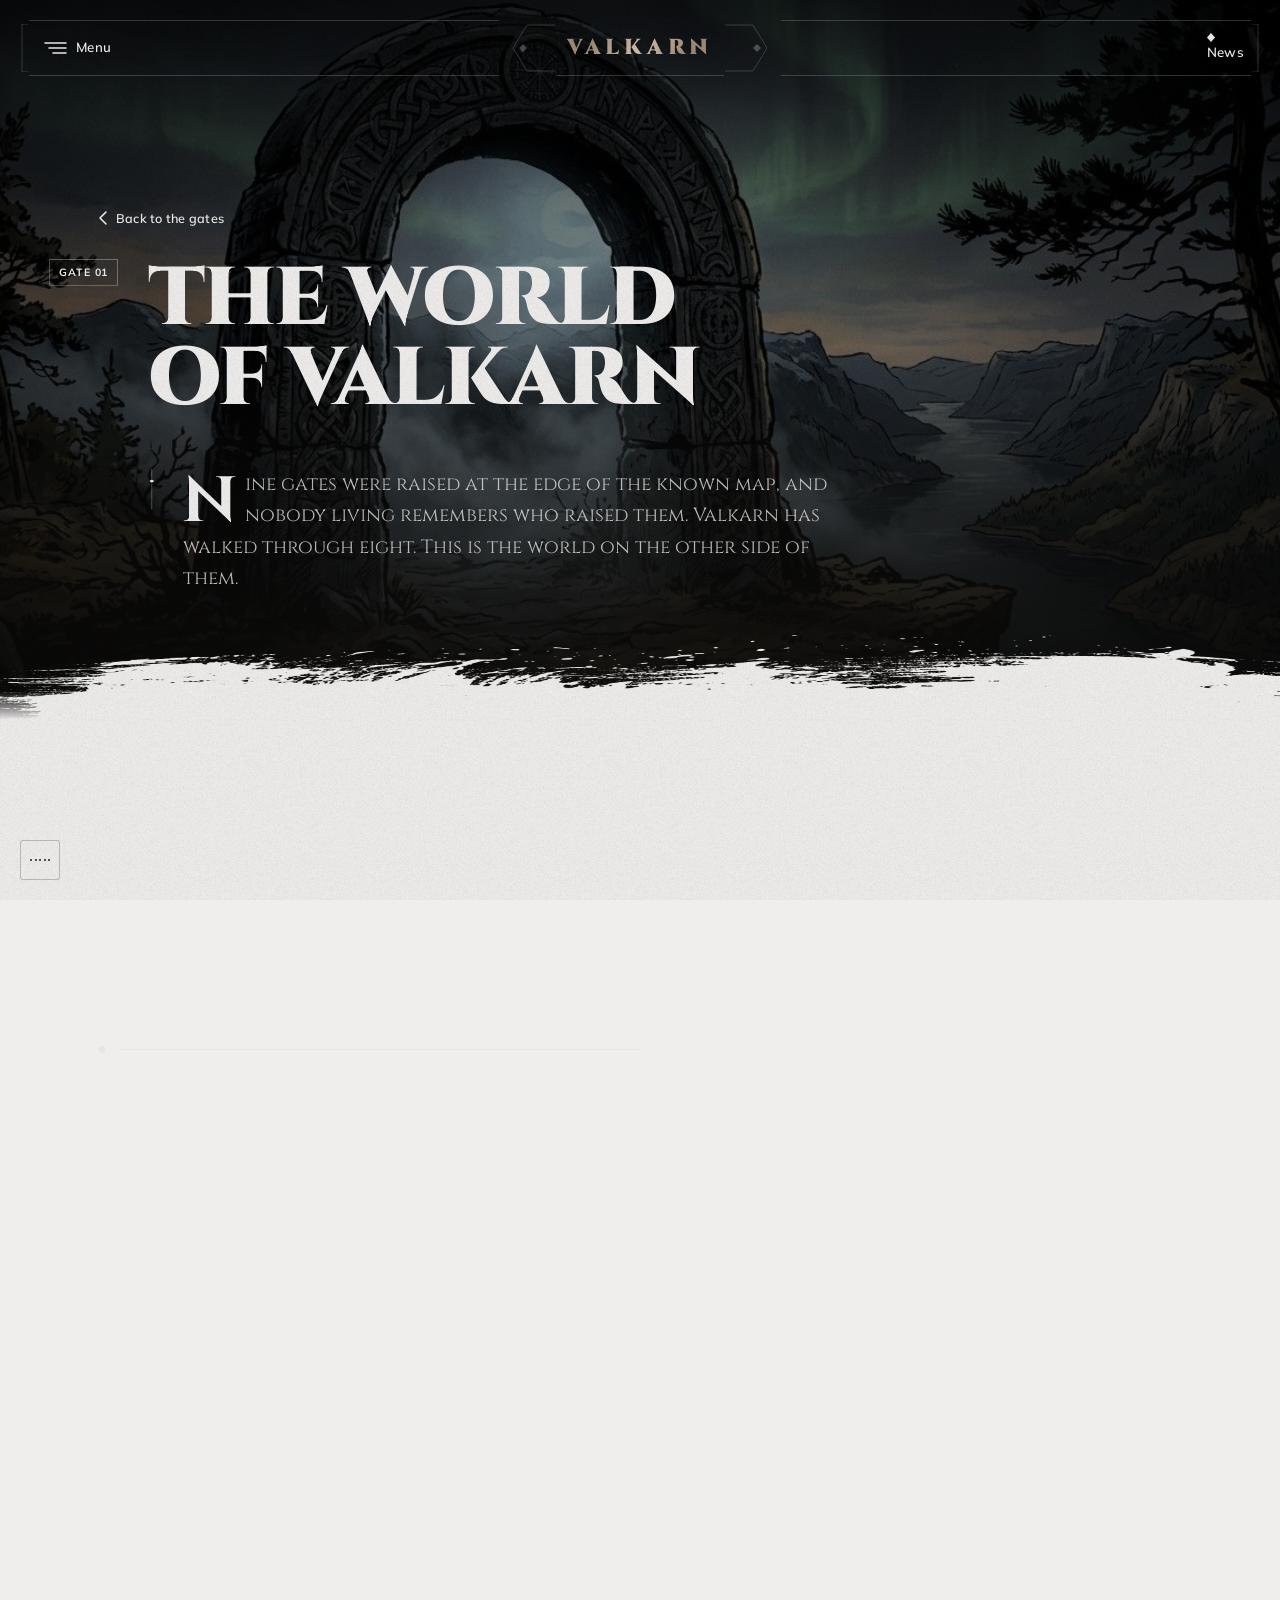
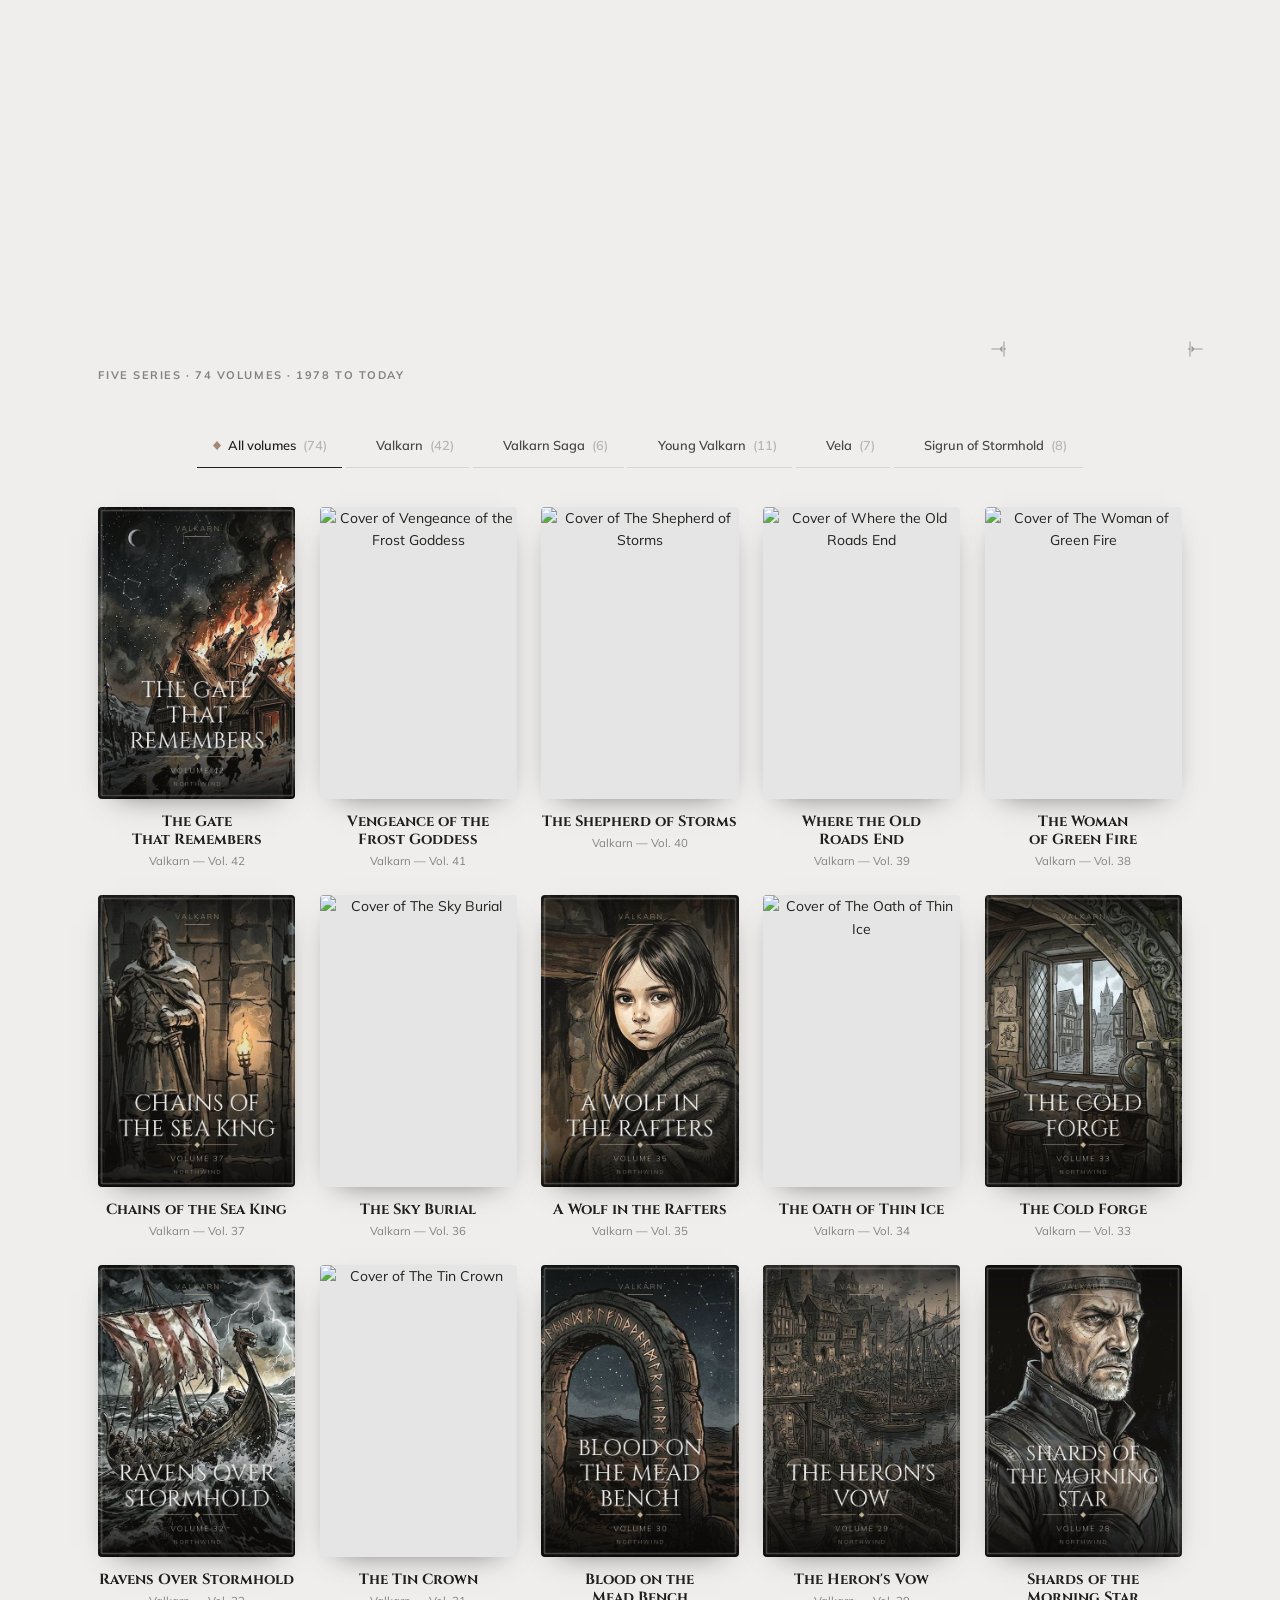
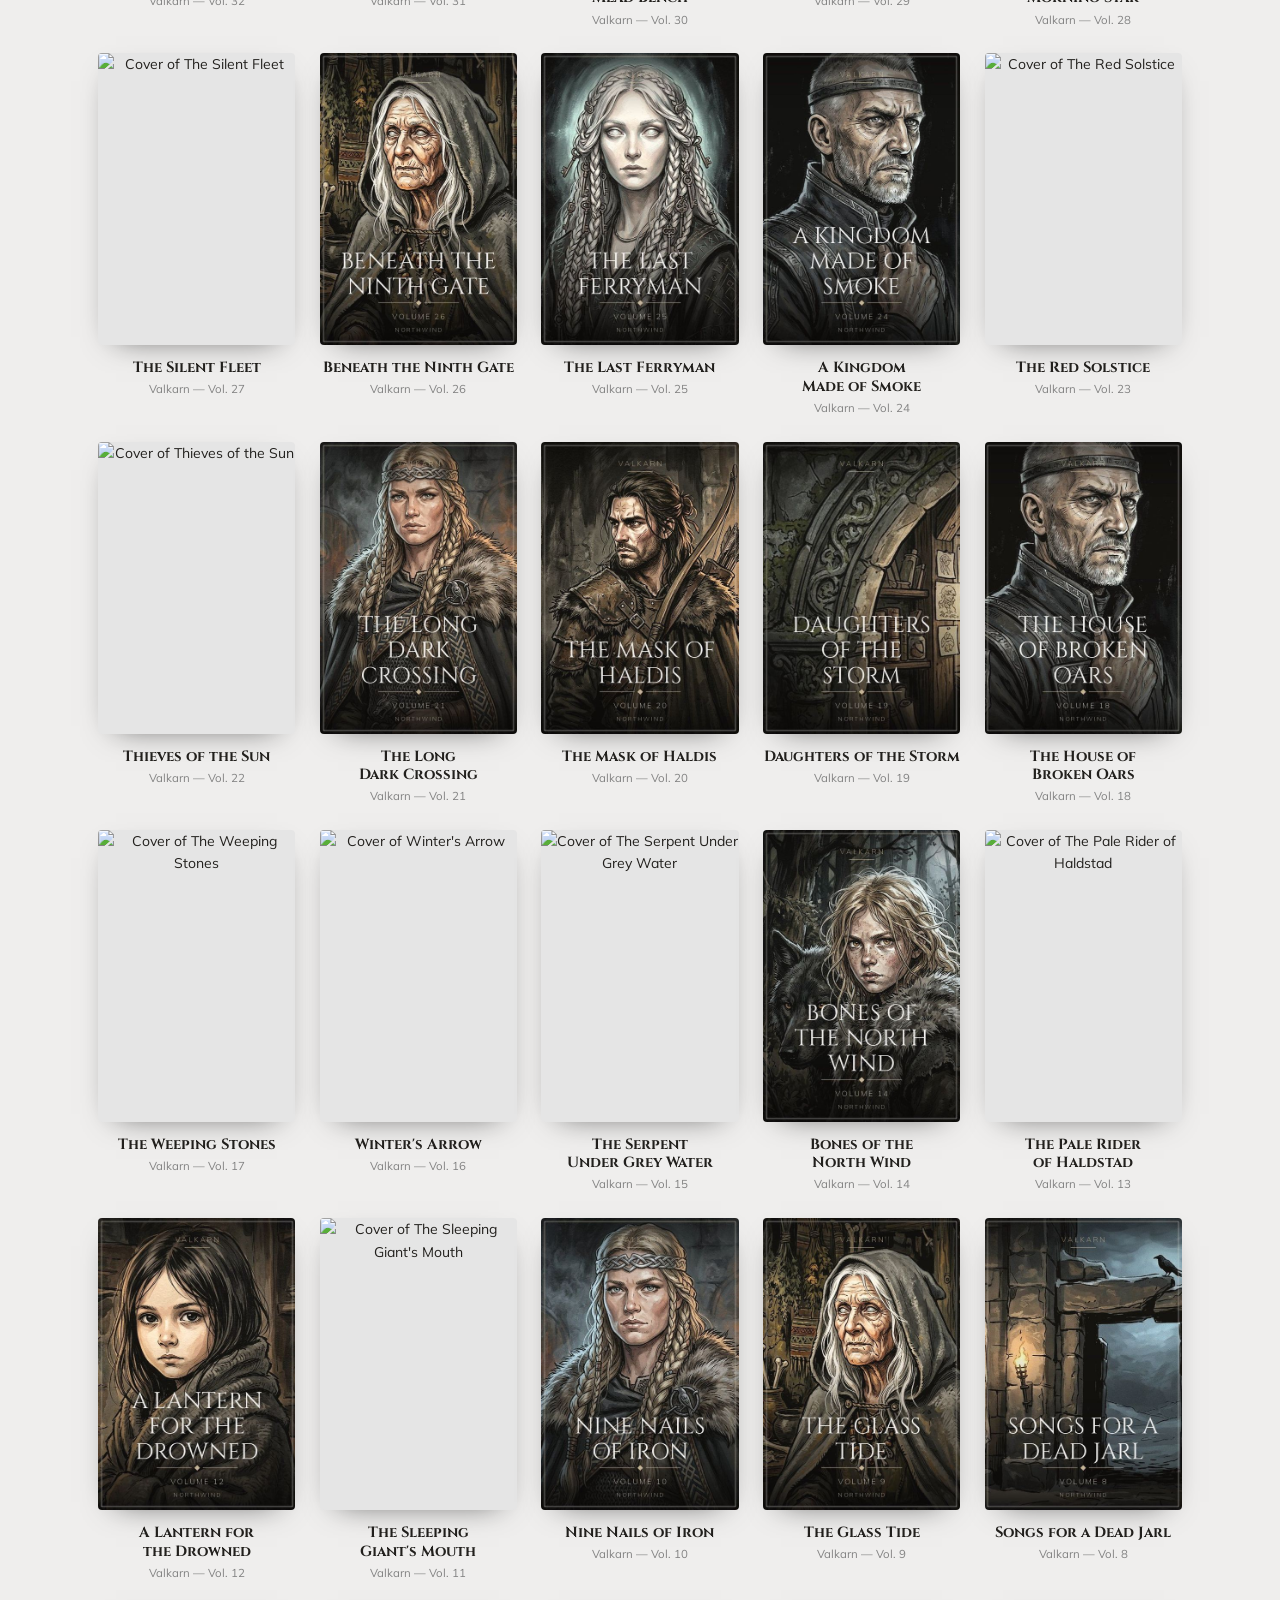
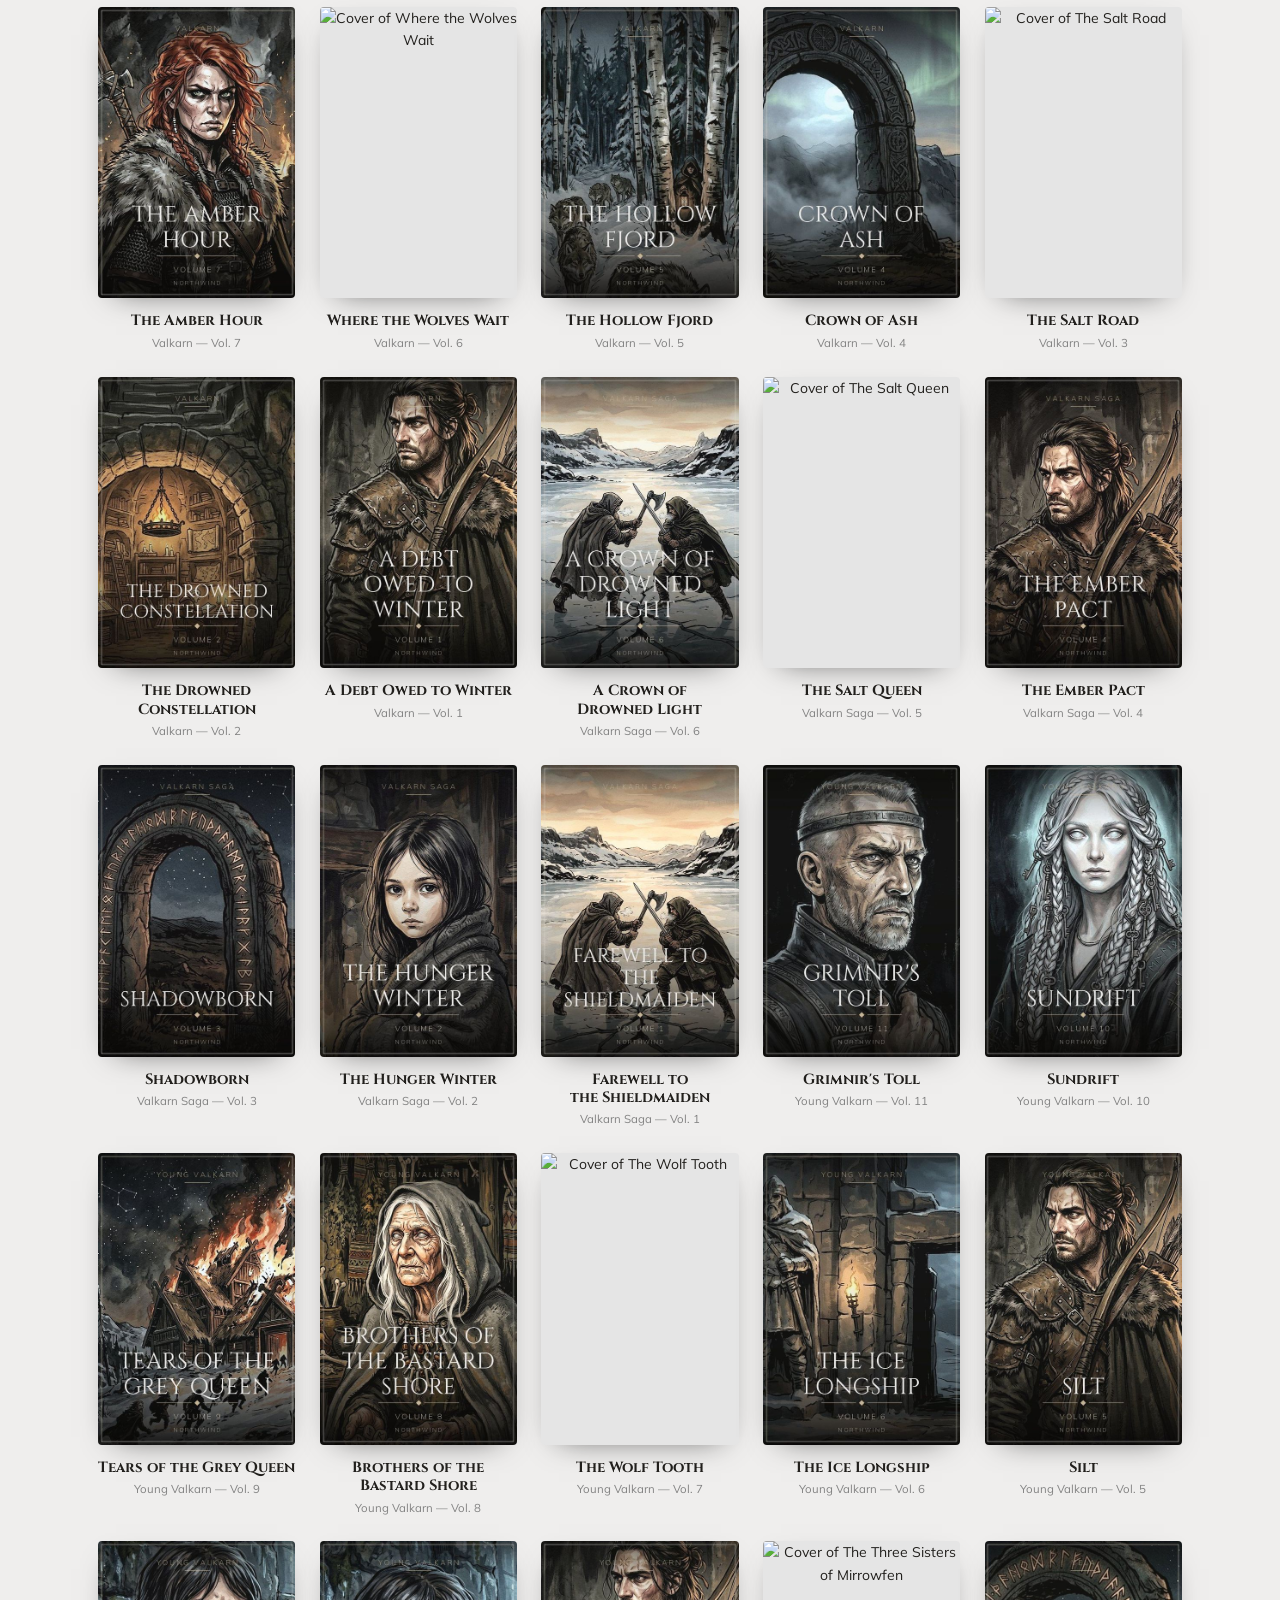
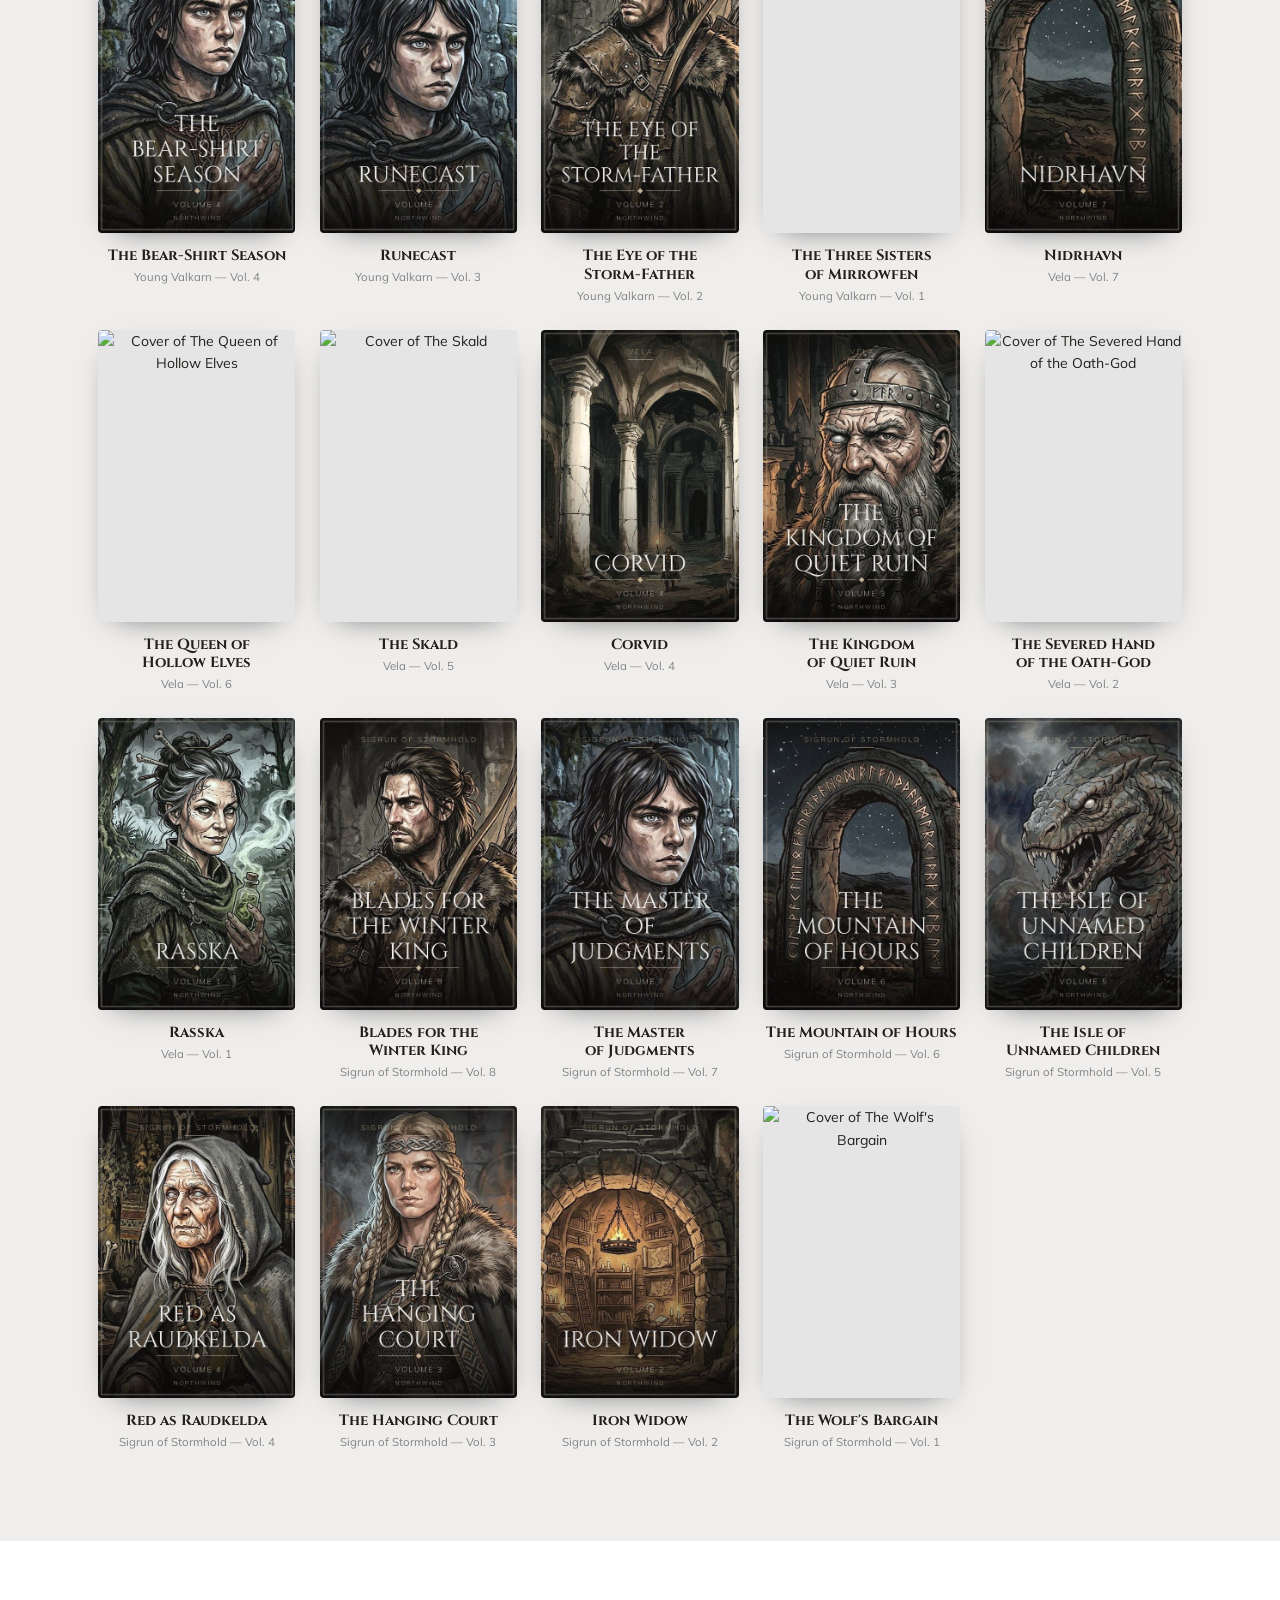
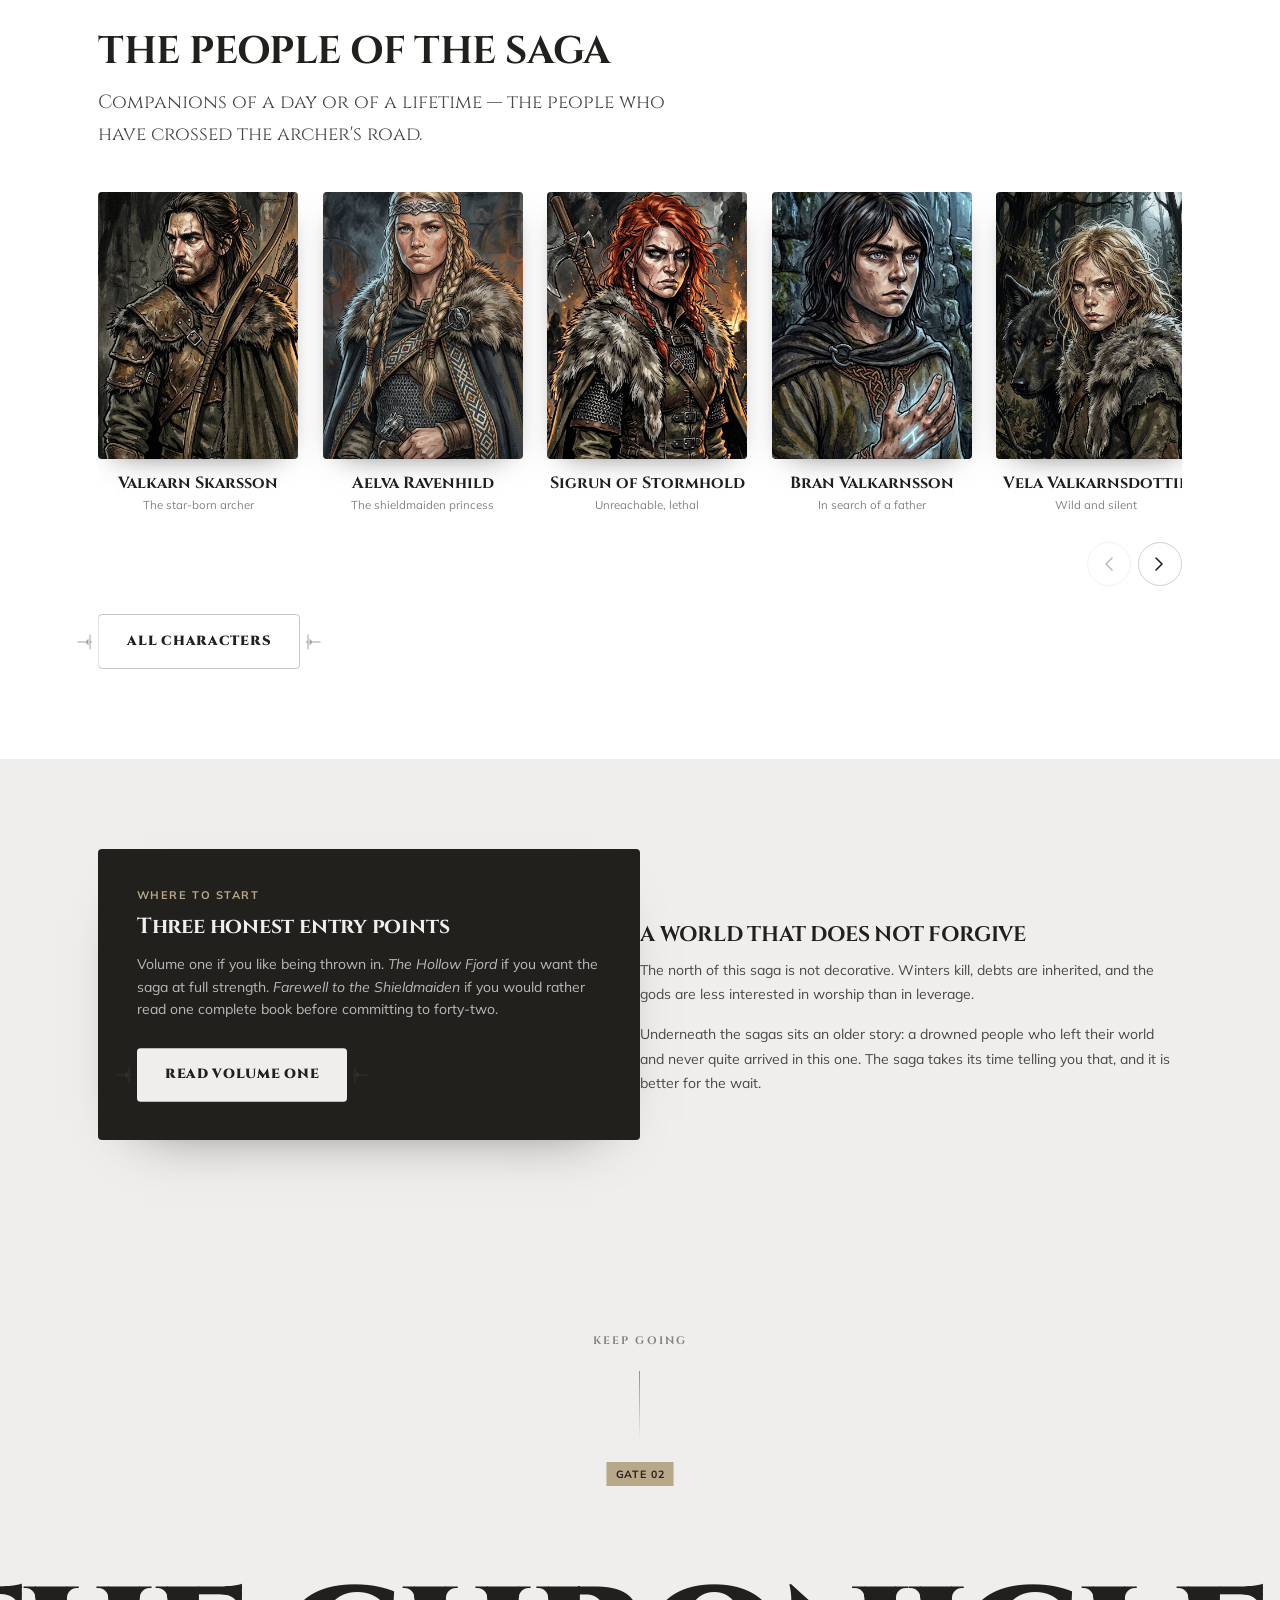
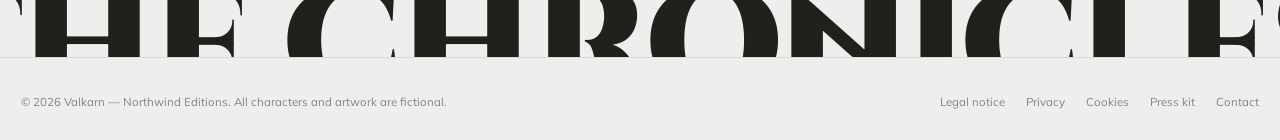
==== commit 9703b09c: "Update universe.html" ====
--- a/universe.html
+++ b/universe.html
@@ -565,7 +565,7 @@
               >
                 <div class="card__media">
                   <img
-                    src="assets/img/covers/the-gate-that-remembers.jpg"
+                    src="covers/the-gate-that-remembers.jpg"
                     alt="Cover of The Gate That Remembers"
                     loading="lazy"
                     width="270"
@@ -597,7 +597,7 @@
               >
                 <div class="card__media">
                   <img
-                    src="assets/img/covers/vengeance-of-the-frost-goddess.jpg"
+                    src="covers/vengeance-of-the-frost-goddess.jpg"
                     alt="Cover of Vengeance of the Frost Goddess"
                     loading="lazy"
                     width="270"
@@ -629,7 +629,7 @@
               >
                 <div class="card__media">
                   <img
-                    src="assets/img/covers/the-shepherd-of-storms.jpg"
+                    src="covers/the-shepherd-of-storms.jpg"
                     alt="Cover of The Shepherd of Storms"
                     loading="lazy"
                     width="270"
@@ -661,7 +661,7 @@
               >
                 <div class="card__media">
                   <img
-                    src="assets/img/covers/where-the-old-roads-end.jpg"
+                    src="covers/where-the-old-roads-end.jpg"
                     alt="Cover of Where the Old Roads End"
                     loading="lazy"
                     width="270"
@@ -693,7 +693,7 @@
               >
                 <div class="card__media">
                   <img
-                    src="assets/img/covers/the-woman-of-green-fire.jpg"
+                    src="covers/the-woman-of-green-fire.jpg"
                     alt="Cover of The Woman of Green Fire"
                     loading="lazy"
                     width="270"
@@ -725,7 +725,7 @@
               >
                 <div class="card__media">
                   <img
-                    src="assets/img/covers/chains-of-the-sea-king.jpg"
+                    src="covers/chains-of-the-sea-king.jpg"
                     alt="Cover of Chains of the Sea King"
                     loading="lazy"
                     width="270"
@@ -757,7 +757,7 @@
               >
                 <div class="card__media">
                   <img
-                    src="assets/img/covers/the-sky-burial.jpg"
+                    src="covers/the-sky-burial.jpg"
                     alt="Cover of The Sky Burial"
                     loading="lazy"
                     width="270"
@@ -789,7 +789,7 @@
               >
                 <div class="card__media">
                   <img
-                    src="assets/img/covers/a-wolf-in-the-rafters.jpg"
+                    src="covers/a-wolf-in-the-rafters.jpg"
                     alt="Cover of A Wolf in the Rafters"
                     loading="lazy"
                     width="270"
@@ -821,7 +821,7 @@
               >
                 <div class="card__media">
                   <img
-                    src="assets/img/covers/the-oath-of-thin-ice.jpg"
+                    src="covers/the-oath-of-thin-ice.jpg"
                     alt="Cover of The Oath of Thin Ice"
                     loading="lazy"
                     width="270"
@@ -853,7 +853,7 @@
               >
                 <div class="card__media">
                   <img
-                    src="assets/img/covers/the-cold-forge.jpg"
+                    src="covers/the-cold-forge.jpg"
                     alt="Cover of The Cold Forge"
                     loading="lazy"
                     width="270"
@@ -885,7 +885,7 @@
               >
                 <div class="card__media">
                   <img
-                    src="assets/img/covers/ravens-over-stormhold.jpg"
+                    src="covers/ravens-over-stormhold.jpg"
                     alt="Cover of Ravens Over Stormhold"
                     loading="lazy"
                     width="270"
@@ -917,7 +917,7 @@
               >
                 <div class="card__media">
                   <img
-                    src="assets/img/covers/the-tin-crown.jpg"
+                    src="covers/the-tin-crown.jpg"
                     alt="Cover of The Tin Crown"
                     loading="lazy"
                     width="270"
@@ -949,7 +949,7 @@
               >
                 <div class="card__media">
                   <img
-                    src="assets/img/covers/blood-on-the-mead-bench.jpg"
+                    src="covers/blood-on-the-mead-bench.jpg"
                     alt="Cover of Blood on the Mead Bench"
                     loading="lazy"
                     width="270"
@@ -981,7 +981,7 @@
               >
                 <div class="card__media">
                   <img
-                    src="assets/img/covers/the-herons-vow.jpg"
+                    src="covers/the-herons-vow.jpg"
                     alt="Cover of The Heron's Vow"
                     loading="lazy"
                     width="270"
@@ -1013,7 +1013,7 @@
               >
                 <div class="card__media">
                   <img
-                    src="assets/img/covers/shards-of-the-morning-star.jpg"
+                    src="covers/shards-of-the-morning-star.jpg"
                     alt="Cover of Shards of the Morning Star"
                     loading="lazy"
                     width="270"
@@ -1045,7 +1045,7 @@
               >
                 <div class="card__media">
                   <img
-                    src="assets/img/covers/the-silent-fleet.jpg"
+                    src="covers/the-silent-fleet.jpg"
                     alt="Cover of The Silent Fleet"
                     loading="lazy"
                     width="270"
@@ -1077,7 +1077,7 @@
               >
                 <div class="card__media">
                   <img
-                    src="assets/img/covers/beneath-the-ninth-gate.jpg"
+                    src="covers/beneath-the-ninth-gate.jpg"
                     alt="Cover of Beneath the Ninth Gate"
                     loading="lazy"
                     width="270"
@@ -1109,7 +1109,7 @@
               >
                 <div class="card__media">
                   <img
-                    src="assets/img/covers/the-last-ferryman.jpg"
+                    src="covers/the-last-ferryman.jpg"
                     alt="Cover of The Last Ferryman"
                     loading="lazy"
                     width="270"
@@ -1141,7 +1141,7 @@
               >
                 <div class="card__media">
                   <img
-                    src="assets/img/covers/a-kingdom-made-of-smoke.jpg"
+                    src="covers/a-kingdom-made-of-smoke.jpg"
                     alt="Cover of A Kingdom Made of Smoke"
                     loading="lazy"
                     width="270"
@@ -1173,7 +1173,7 @@
               >
                 <div class="card__media">
                   <img
-                    src="assets/img/covers/the-red-solstice.jpg"
+                    src="covers/the-red-solstice.jpg"
                     alt="Cover of The Red Solstice"
                     loading="lazy"
                     width="270"
@@ -1205,7 +1205,7 @@
               >
                 <div class="card__media">
                   <img
-                    src="assets/img/covers/thieves-of-the-sun.jpg"
+                    src="covers/thieves-of-the-sun.jpg"
                     alt="Cover of Thieves of the Sun"
                     loading="lazy"
                     width="270"
@@ -1237,7 +1237,7 @@
               >
                 <div class="card__media">
                   <img
-                    src="assets/img/covers/the-long-dark-crossing.jpg"
+                    src="covers/the-long-dark-crossing.jpg"
                     alt="Cover of The Long Dark Crossing"
                     loading="lazy"
                     width="270"
@@ -1269,7 +1269,7 @@
               >
                 <div class="card__media">
                   <img
-                    src="assets/img/covers/the-mask-of-haldis.jpg"
+                    src="covers/the-mask-of-haldis.jpg"
                     alt="Cover of The Mask of Haldis"
                     loading="lazy"
                     width="270"
@@ -1301,7 +1301,7 @@
               >
                 <div class="card__media">
                   <img
-                    src="assets/img/covers/daughters-of-the-storm.jpg"
+                    src="covers/daughters-of-the-storm.jpg"
                     alt="Cover of Daughters of the Storm"
                     loading="lazy"
                     width="270"
@@ -1333,7 +1333,7 @@
               >
                 <div class="card__media">
                   <img
-                    src="assets/img/covers/the-house-of-broken-oars.jpg"
+                    src="covers/the-house-of-broken-oars.jpg"
                     alt="Cover of The House of Broken Oars"
                     loading="lazy"
                     width="270"
@@ -1365,7 +1365,7 @@
               >
                 <div class="card__media">
                   <img
-                    src="assets/img/covers/the-weeping-stones.jpg"
+                    src="covers/the-weeping-stones.jpg"
                     alt="Cover of The Weeping Stones"
                     loading="lazy"
                     width="270"
@@ -1397,7 +1397,7 @@
               >
                 <div class="card__media">
                   <img
-                    src="assets/img/covers/winters-arrow.jpg"
+                    src="covers/winters-arrow.jpg"
                     alt="Cover of Winter's Arrow"
                     loading="lazy"
                     width="270"
@@ -1429,7 +1429,7 @@
               >
                 <div class="card__media">
                   <img
-                    src="assets/img/covers/the-serpent-under-grey-water.jpg"
+                    src="covers/the-serpent-under-grey-water.jpg"
                     alt="Cover of The Serpent Under Grey Water"
                     loading="lazy"
                     width="270"
@@ -1461,7 +1461,7 @@
               >
                 <div class="card__media">
                   <img
-                    src="assets/img/covers/bones-of-the-north-wind.jpg"
+                    src="covers/bones-of-the-north-wind.jpg"
                     alt="Cover of Bones of the North Wind"
                     loading="lazy"
                     width="270"
@@ -1493,7 +1493,7 @@
               >
                 <div class="card__media">
                   <img
-                    src="assets/img/covers/the-pale-rider-of-haldstad.jpg"
+                    src="covers/the-pale-rider-of-haldstad.jpg"
                     alt="Cover of The Pale Rider of Haldstad"
                     loading="lazy"
                     width="270"
@@ -1525,7 +1525,7 @@
               >
                 <div class="card__media">
                   <img
-                    src="assets/img/covers/a-lantern-for-the-drowned.jpg"
+                    src="covers/a-lantern-for-the-drowned.jpg"
                     alt="Cover of A Lantern for the Drowned"
                     loading="lazy"
                     width="270"
@@ -1557,7 +1557,7 @@
               >
                 <div class="card__media">
                   <img
-                    src="assets/img/covers/the-sleeping-giants-mouth.jpg"
+                    src="covers/the-sleeping-giants-mouth.jpg"
                     alt="Cover of The Sleeping Giant's Mouth"
                     loading="lazy"
                     width="270"
@@ -1589,7 +1589,7 @@
               >
                 <div class="card__media">
                   <img
-                    src="assets/img/covers/nine-nails-of-iron.jpg"
+                    src="covers/nine-nails-of-iron.jpg"
                     alt="Cover of Nine Nails of Iron"
                     loading="lazy"
                     width="270"
@@ -1621,7 +1621,7 @@
               >
                 <div class="card__media">
                   <img
-                    src="assets/img/covers/the-glass-tide.jpg"
+                    src="covers/the-glass-tide.jpg"
                     alt="Cover of The Glass Tide"
                     loading="lazy"
                     width="270"
@@ -1653,7 +1653,7 @@
               >
                 <div class="card__media">
                   <img
-                    src="assets/img/covers/songs-for-a-dead-jarl.jpg"
+                    src="covers/songs-for-a-dead-jarl.jpg"
                     alt="Cover of Songs for a Dead Jarl"
                     loading="lazy"
                     width="270"
@@ -1685,7 +1685,7 @@
               >
                 <div class="card__media">
                   <img
-                    src="assets/img/covers/the-amber-hour.jpg"
+                    src="covers/the-amber-hour.jpg"
                     alt="Cover of The Amber Hour"
                     loading="lazy"
                     width="270"
@@ -1717,7 +1717,7 @@
               >
                 <div class="card__media">
                   <img
-                    src="assets/img/covers/where-the-wolves-wait.jpg"
+                    src="covers/where-the-wolves-wait.jpg"
                     alt="Cover of Where the Wolves Wait"
                     loading="lazy"
                     width="270"
@@ -1749,7 +1749,7 @@
               >
                 <div class="card__media">
                   <img
-                    src="assets/img/covers/the-hollow-fjord.jpg"
+                    src="covers/the-hollow-fjord.jpg"
                     alt="Cover of The Hollow Fjord"
                     loading="lazy"
                     width="270"
@@ -1781,7 +1781,7 @@
               >
                 <div class="card__media">
                   <img
-                    src="assets/img/covers/crown-of-ash.jpg"
+                    src="covers/crown-of-ash.jpg"
                     alt="Cover of Crown of Ash"
                     loading="lazy"
                     width="270"
@@ -1813,7 +1813,7 @@
               >
                 <div class="card__media">
                   <img
-                    src="assets/img/covers/the-salt-road.jpg"
+                    src="covers/the-salt-road.jpg"
                     alt="Cover of The Salt Road"
                     loading="lazy"
                     width="270"
@@ -1845,7 +1845,7 @@
               >
                 <div class="card__media">
                   <img
-                    src="assets/img/covers/the-drowned-constellation.jpg"
+                    src="covers/the-drowned-constellation.jpg"
                     alt="Cover of The Drowned Constellation"
                     loading="lazy"
                     width="270"
@@ -1877,7 +1877,7 @@
               >
                 <div class="card__media">
                   <img
-                    src="assets/img/covers/a-debt-owed-to-winter.jpg"
+                    src="covers/a-debt-owed-to-winter.jpg"
                     alt="Cover of A Debt Owed to Winter"
                     loading="lazy"
                     width="270"
@@ -1909,7 +1909,7 @@
               >
                 <div class="card__media">
                   <img
-                    src="assets/img/covers/a-crown-of-drowned-light.jpg"
+                    src="covers/a-crown-of-drowned-light.jpg"
                     alt="Cover of A Crown of Drowned Light"
                     loading="lazy"
                     width="270"
@@ -1941,7 +1941,7 @@
               >
                 <div class="card__media">
                   <img
-                    src="assets/img/covers/the-salt-queen.jpg"
+                    src="covers/the-salt-queen.jpg"
                     alt="Cover of The Salt Queen"
                     loading="lazy"
                     width="270"
@@ -1973,7 +1973,7 @@
               >
                 <div class="card__media">
                   <img
-                    src="assets/img/covers/the-ember-pact.jpg"
+                    src="covers/the-ember-pact.jpg"
                     alt="Cover of The Ember Pact"
                     loading="lazy"
                     width="270"
@@ -2005,7 +2005,7 @@
               >
                 <div class="card__media">
                   <img
-                    src="assets/img/covers/shadowborn.jpg"
+                    src="covers/shadowborn.jpg"
                     alt="Cover of Shadowborn"
                     loading="lazy"
                     width="270"
@@ -2037,7 +2037,7 @@
               >
                 <div class="card__media">
                   <img
-                    src="assets/img/covers/the-hunger-winter.jpg"
+                    src="covers/the-hunger-winter.jpg"
                     alt="Cover of The Hunger Winter"
                     loading="lazy"
                     width="270"
@@ -2069,7 +2069,7 @@
               >
                 <div class="card__media">
                   <img
-                    src="assets/img/covers/farewell-to-the-shieldmaiden.jpg"
+                    src="covers/farewell-to-the-shieldmaiden.jpg"
                     alt="Cover of Farewell to the Shieldmaiden"
                     loading="lazy"
                     width="270"
@@ -2101,7 +2101,7 @@
               >
                 <div class="card__media">
                   <img
-                    src="assets/img/covers/grimnirs-toll.jpg"
+                    src="covers/grimnirs-toll.jpg"
                     alt="Cover of Grimnir's Toll"
                     loading="lazy"
                     width="270"
@@ -2133,7 +2133,7 @@
               >
                 <div class="card__media">
                   <img
-                    src="assets/img/covers/sundrift.jpg"
+                    src="covers/sundrift.jpg"
                     alt="Cover of Sundrift"
                     loading="lazy"
                     width="270"
@@ -2165,7 +2165,7 @@
               >
                 <div class="card__media">
                   <img
-                    src="assets/img/covers/tears-of-the-grey-queen.jpg"
+                    src="covers/tears-of-the-grey-queen.jpg"
                     alt="Cover of Tears of the Grey Queen"
                     loading="lazy"
                     width="270"
@@ -2197,7 +2197,7 @@
               >
                 <div class="card__media">
                   <img
-                    src="assets/img/covers/brothers-of-the-bastard-shore.jpg"
+                    src="covers/brothers-of-the-bastard-shore.jpg"
                     alt="Cover of Brothers of the Bastard Shore"
                     loading="lazy"
                     width="270"
@@ -2229,7 +2229,7 @@
               >
                 <div class="card__media">
                   <img
-                    src="assets/img/covers/the-wolf-tooth.jpg"
+                    src="covers/the-wolf-tooth.jpg"
                     alt="Cover of The Wolf Tooth"
                     loading="lazy"
                     width="270"
@@ -2261,7 +2261,7 @@
               >
                 <div class="card__media">
                   <img
-                    src="assets/img/covers/the-ice-longship.jpg"
+                    src="covers/the-ice-longship.jpg"
                     alt="Cover of The Ice Longship"
                     loading="lazy"
                     width="270"
@@ -2289,7 +2289,7 @@
               <a href="volume.html?v=silt" data-tilt style="display: contents">
                 <div class="card__media">
                   <img
-                    src="assets/img/covers/silt.jpg"
+                    src="covers/silt.jpg"
                     alt="Cover of Silt"
                     loading="lazy"
                     width="270"
@@ -2321,7 +2321,7 @@
               >
                 <div class="card__media">
                   <img
-                    src="assets/img/covers/the-bear-shirt-season.jpg"
+                    src="covers/the-bear-shirt-season.jpg"
                     alt="Cover of The Bear-Shirt Season"
                     loading="lazy"
                     width="270"
@@ -2353,7 +2353,7 @@
               >
                 <div class="card__media">
                   <img
-                    src="assets/img/covers/runecast.jpg"
+                    src="covers/runecast.jpg"
                     alt="Cover of Runecast"
                     loading="lazy"
                     width="270"
@@ -2385,7 +2385,7 @@
               >
                 <div class="card__media">
                   <img
-                    src="assets/img/covers/the-eye-of-the-storm-father.jpg"
+                    src="covers/the-eye-of-the-storm-father.jpg"
                     alt="Cover of The Eye of the Storm-Father"
                     loading="lazy"
                     width="270"
@@ -2417,7 +2417,7 @@
               >
                 <div class="card__media">
                   <img
-                    src="assets/img/covers/the-three-sisters-of-mirrowfen.jpg"
+                    src="covers/the-three-sisters-of-mirrowfen.jpg"
                     alt="Cover of The Three Sisters of Mirrowfen"
                     loading="lazy"
                     width="270"
@@ -2449,7 +2449,7 @@
               >
                 <div class="card__media">
                   <img
-                    src="assets/img/covers/nidrhavn.jpg"
+                    src="covers/nidrhavn.jpg"
                     alt="Cover of Nidrhavn"
                     loading="lazy"
                     width="270"
@@ -2481,7 +2481,7 @@
               >
                 <div class="card__media">
                   <img
-                    src="assets/img/covers/the-queen-of-hollow-elves.jpg"
+                    src="covers/the-queen-of-hollow-elves.jpg"
                     alt="Cover of The Queen of Hollow Elves"
                     loading="lazy"
                     width="270"
@@ -2513,7 +2513,7 @@
               >
                 <div class="card__media">
                   <img
-                    src="assets/img/covers/the-skald.jpg"
+                    src="covers/the-skald.jpg"
                     alt="Cover of The Skald"
                     loading="lazy"
                     width="270"
@@ -2545,7 +2545,7 @@
               >
                 <div class="card__media">
                   <img
-                    src="assets/img/covers/corvid.jpg"
+                    src="covers/corvid.jpg"
                     alt="Cover of Corvid"
                     loading="lazy"
                     width="270"
@@ -2577,7 +2577,7 @@
               >
                 <div class="card__media">
                   <img
-                    src="assets/img/covers/the-kingdom-of-quiet-ruin.jpg"
+                    src="covers/the-kingdom-of-quiet-ruin.jpg"
                     alt="Cover of The Kingdom of Quiet Ruin"
                     loading="lazy"
                     width="270"
@@ -2609,7 +2609,7 @@
               >
                 <div class="card__media">
                   <img
-                    src="assets/img/covers/the-severed-hand-of-the-oath-god.jpg"
+                    src="covers/the-severed-hand-of-the-oath-god.jpg"
                     alt="Cover of The Severed Hand of the Oath-God"
                     loading="lazy"
                     width="270"
@@ -2641,7 +2641,7 @@
               >
                 <div class="card__media">
                   <img
-                    src="assets/img/covers/rasska.jpg"
+                    src="covers/rasska.jpg"
                     alt="Cover of Rasska"
                     loading="lazy"
                     width="270"
@@ -2673,7 +2673,7 @@
               >
                 <div class="card__media">
                   <img
-                    src="assets/img/covers/blades-for-the-winter-king.jpg"
+                    src="covers/blades-for-the-winter-king.jpg"
                     alt="Cover of Blades for the Winter King"
                     loading="lazy"
                     width="270"
@@ -2705,7 +2705,7 @@
               >
                 <div class="card__media">
                   <img
-                    src="assets/img/covers/the-master-of-judgments.jpg"
+                    src="covers/the-master-of-judgments.jpg"
                     alt="Cover of The Master of Judgments"
                     loading="lazy"
                     width="270"
@@ -2737,7 +2737,7 @@
               >
                 <div class="card__media">
                   <img
-                    src="assets/img/covers/the-mountain-of-hours.jpg"
+                    src="covers/the-mountain-of-hours.jpg"
                     alt="Cover of The Mountain of Hours"
                     loading="lazy"
                     width="270"
@@ -2769,7 +2769,7 @@
               >
                 <div class="card__media">
                   <img
-                    src="assets/img/covers/the-isle-of-unnamed-children.jpg"
+                    src="covers/the-isle-of-unnamed-children.jpg"
                     alt="Cover of The Isle of Unnamed Children"
                     loading="lazy"
                     width="270"
@@ -2801,7 +2801,7 @@
               >
                 <div class="card__media">
                   <img
-                    src="assets/img/covers/red-as-raudkelda.jpg"
+                    src="covers/red-as-raudkelda.jpg"
                     alt="Cover of Red as Raudkelda"
                     loading="lazy"
                     width="270"
@@ -2833,7 +2833,7 @@
               >
                 <div class="card__media">
                   <img
-                    src="assets/img/covers/the-hanging-court.jpg"
+                    src="covers/the-hanging-court.jpg"
                     alt="Cover of The Hanging Court"
                     loading="lazy"
                     width="270"
@@ -2865,7 +2865,7 @@
               >
                 <div class="card__media">
                   <img
-                    src="assets/img/covers/iron-widow.jpg"
+                    src="covers/iron-widow.jpg"
                     alt="Cover of Iron Widow"
                     loading="lazy"
                     width="270"
@@ -2897,7 +2897,7 @@
               >
                 <div class="card__media">
                   <img
-                    src="assets/img/covers/the-wolfs-bargain.jpg"
+                    src="covers/the-wolfs-bargain.jpg"
                     alt="Cover of The Wolf's Bargain"
                     loading="lazy"
                     width="270"
--- a/assets/css/main.css
+++ b/assets/css/main.css
@@ -0,0 +1,2024 @@
+/* =========================================================================
+   VALKARN — core stylesheet
+   Built by hand. Order: fonts, tokens, reset, layout, type, chrome,
+   gate experience, page furniture, components, responsive.
+   ========================================================================= */
+
+/* ---------- 1. Fonts ---------------------------------------------------- */
+@font-face {
+  font-family: "Cinzel";
+  src: url("../fonts/cinzel-latin.woff2") format("woff2");
+  font-weight: 400 900;
+  font-style: normal;
+  font-display: swap;
+  unicode-range:
+    U+0000-00FF, U+0131, U+0152-0153, U+02BB-02BC, U+02C6, U+02DA, U+02DC,
+    U+2000-206F, U+2074, U+20AC, U+2122, U+2191, U+2193, U+2212, U+2215;
+}
+@font-face {
+  font-family: "Cinzel";
+  src: url("../fonts/cinzel-latin-ext.woff2") format("woff2");
+  font-weight: 400 900;
+  font-style: normal;
+  font-display: swap;
+  unicode-range: U+0100-024F, U+0259, U+1E00-1EFF, U+2020, U+20A0-20AB;
+}
+@font-face {
+  font-family: "Mulish";
+  src: url("../fonts/mulish-latin.woff2") format("woff2");
+  font-weight: 300 900;
+  font-style: normal;
+  font-display: swap;
+  unicode-range:
+    U+0000-00FF, U+0131, U+0152-0153, U+02BB-02BC, U+02C6, U+02DA, U+02DC,
+    U+2000-206F, U+2074, U+20AC, U+2122, U+2191, U+2193, U+2212, U+2215;
+}
+@font-face {
+  font-family: "Mulish";
+  src: url("../fonts/mulish-latin-ext.woff2") format("woff2");
+  font-weight: 300 900;
+  font-style: normal;
+  font-display: swap;
+  unicode-range: U+0100-024F, U+0259, U+1E00-1EFF, U+2020, U+20A0-20AB;
+}
+@font-face {
+  font-family: "Mulish";
+  src: url("../fonts/mulish-latin-italic.woff2") format("woff2");
+  font-weight: 300 900;
+  font-style: italic;
+  font-display: swap;
+}
+
+/* ---------- 2. Tokens --------------------------------------------------- */
+:root {
+  --black: #000;
+  --dark: #22201d;
+  --dark-2: #1a1a1a;
+  --dark-grey: #474747;
+  --mid-grey: #838383;
+  --grey: #e5e5e5;
+  --off-white: #efeeed;
+  --gold: #b8a88a;
+  --gold-deep: #a08a75;
+  --gold-light: #d3bea9;
+
+  --display: "Cinzel", "Times New Roman", serif;
+  --body: "Mulish", Arial, Helvetica, sans-serif;
+
+  --header-h: 56px;
+  --gutter: 1.5rem;
+  --radius: 4px;
+
+  --ease-out: cubic-bezier(0.22, 1, 0.36, 1);
+  --ease-in-out: cubic-bezier(0.65, 0, 0.35, 1);
+
+  /* 26 track grid: 1440px of content, 24 inner columns */
+  --container: [full-start] minmax(calc(50% - 720px), 1fr) [main-start]
+    repeat(24, [col-start] 1fr) [main-end] minmax(calc(50% - 720px), 1fr)
+    [full-end];
+
+  font-size: 14px;
+  text-rendering: optimizeLegibility;
+  -webkit-font-smoothing: antialiased;
+  -moz-osx-font-smoothing: grayscale;
+  font-synthesis: none;
+}
+
+/* ---------- 3. Reset ---------------------------------------------------- */
+*,
+*::before,
+*::after {
+  box-sizing: border-box;
+}
+* {
+  margin: 0;
+  padding: 0;
+}
+html {
+  scroll-behavior: auto;
+  background: var(--dark);
+}
+body {
+  min-height: 100svh;
+  background: var(--off-white);
+  color: var(--dark);
+  font-family: var(--body);
+  font-size: 1rem;
+  line-height: 1.6;
+  overflow-x: hidden;
+}
+body.is-loading {
+  overflow: hidden;
+}
+body.home {
+  background: var(--black);
+  color: var(--off-white);
+  overflow: hidden;
+}
+img,
+svg,
+video {
+  display: block;
+  max-width: 100%;
+}
+img {
+  height: auto;
+}
+button {
+  font: inherit;
+  color: inherit;
+  background: none;
+  border: 0;
+  cursor: pointer;
+}
+a {
+  color: inherit;
+  text-decoration: none;
+}
+ul,
+ol {
+  list-style: none;
+}
+input,
+textarea,
+select {
+  font: inherit;
+  color: inherit;
+}
+::selection {
+  background: var(--gold);
+  color: var(--dark);
+}
+:focus-visible {
+  outline: 2px solid var(--gold);
+  outline-offset: 3px;
+}
+.sr-only {
+  position: absolute;
+  width: 1px;
+  height: 1px;
+  padding: 0;
+  margin: -1px;
+  overflow: hidden;
+  clip: rect(0 0 0 0);
+  white-space: nowrap;
+  border: 0;
+}
+.skip-link {
+  position: absolute;
+  top: 0;
+  left: -9999px;
+  z-index: 100000;
+  padding: 1rem 1.5rem;
+  background: var(--dark);
+  color: var(--off-white);
+}
+.skip-link:focus {
+  left: 1rem;
+}
+
+/* grain overlay, keeps flat colour from feeling digital */
+body::after {
+  content: "";
+  position: fixed;
+  inset: 0;
+  z-index: 9998;
+  pointer-events: none;
+  background-image: url("../img/grain.png");
+  background-size: 180px;
+  opacity: 0.55;
+  mix-blend-mode: multiply;
+}
+body.home::after {
+  mix-blend-mode: overlay;
+  opacity: 0.4;
+}
+
+/* ---------- 4. Layout --------------------------------------------------- */
+.grid {
+  display: grid;
+  grid-template-columns: var(--container);
+  max-width: 100dvw;
+}
+.sect {
+  position: relative;
+  isolation: isolate;
+  overflow-x: clip;
+}
+.sect--pad {
+  padding-block: clamp(3.5rem, 7vw, 8rem);
+}
+.sect--pad-t {
+  padding-top: clamp(3.5rem, 7vw, 8rem);
+}
+.sect--pad-b {
+  padding-bottom: clamp(3.5rem, 7vw, 8rem);
+}
+/* column helpers (1 = full-start gutter, 2..25 = content, 26 = right gutter) */
+.c-main {
+  grid-column: 3 / 25;
+}
+.c-wide {
+  grid-column: 2 / 26;
+}
+.c-full {
+  grid-column: full-start / full-end;
+}
+.c-text {
+  grid-column: 3 / 25;
+}
+@media (min-width: 1024px) {
+  .c-text {
+    grid-column: 4 / 18;
+  }
+  .c-half-l {
+    grid-column: 3 / 14;
+  }
+  .c-half-r {
+    grid-column: 14 / 25;
+  }
+}
+
+/* ---------- 5. Typography ---------------------------------------------- */
+.display,
+h1,
+h2,
+h3,
+h4 {
+  font-family: var(--display);
+  font-weight: 700;
+  line-height: 1.1;
+  text-wrap: balance;
+}
+.t-hero {
+  font-size: clamp(2.6rem, 6.4vw, 6.4rem);
+  font-weight: 900;
+  letter-spacing: -0.02em;
+  text-transform: uppercase;
+  line-height: 0.98;
+}
+.t-gate {
+  font-size: calc(24px + 4vw);
+  font-weight: 900;
+  letter-spacing: -0.02em;
+  text-transform: uppercase;
+  line-height: 1.05;
+}
+.t-sect {
+  font-size: clamp(1.9rem, 3vw, 3.1rem);
+  font-weight: 700;
+  letter-spacing: -0.015em;
+  text-transform: uppercase;
+}
+.t-sub {
+  font-size: clamp(1.35rem, 1.7vw, 1.9rem);
+  font-weight: 700;
+  letter-spacing: -0.01em;
+}
+.eyebrow {
+  font-family: var(--body);
+  font-size: 0.79rem;
+  font-weight: 700;
+  letter-spacing: 0.14em;
+  text-transform: uppercase;
+  color: var(--mid-grey);
+}
+.lede {
+  font-family: var(--display);
+  font-size: clamp(1.15rem, 0.95rem + 0.45vw, 1.45rem);
+  line-height: 1.65;
+  font-weight: 400;
+}
+.wysiwyg p {
+  line-height: 1.75;
+  color: var(--dark-grey);
+}
+.wysiwyg p + p {
+  margin-top: 1.1rem;
+}
+.wysiwyg a:not(.btn):not(.card):not(.article-card) {
+  color: var(--dark);
+  text-decoration: underline;
+  text-underline-offset: 3px;
+  text-decoration-color: var(--gold);
+}
+.wysiwyg a:not(.btn):hover {
+  color: var(--gold-deep);
+}
+.wysiwyg h3 {
+  margin: 2.2rem 0 0.8rem;
+  font-size: 1.5rem;
+  text-transform: uppercase;
+  letter-spacing: -0.01em;
+}
+.wysiwyg blockquote {
+  margin: 2rem 0;
+  padding-left: 1.5rem;
+  border-left: 2px solid var(--gold);
+  font-family: var(--display);
+  font-size: 1.3rem;
+  line-height: 1.5;
+  color: var(--dark);
+}
+.drop-cap > p:first-of-type::first-letter,
+.drop-cap::first-letter {
+  -webkit-initial-letter: 2;
+  initial-letter: 2;
+  margin-right: 0.625rem;
+  font-family: var(--display);
+  font-weight: 700;
+  color: var(--dark);
+}
+.on-dark .wysiwyg p,
+.on-dark p {
+  color: rgba(239, 238, 237, 0.78);
+}
+.on-dark .drop-cap::first-letter,
+.on-dark .drop-cap > p:first-of-type::first-letter {
+  color: var(--off-white);
+}
+.gold {
+  color: var(--gold-deep);
+}
+.tnum {
+  font-variant-numeric: tabular-nums;
+}
+
+/* ---------- 6. Loader --------------------------------------------------- */
+.loader {
+  position: fixed;
+  inset: 0;
+  z-index: 99999;
+  display: block;
+  transform: translateZ(0);
+}
+.loader__screen {
+  position: absolute;
+  inset: 0;
+  display: flex;
+  align-items: center;
+  justify-content: center;
+  background: var(--off-white);
+}
+.loader__bg {
+  position: absolute;
+  inset: 0;
+  width: 100%;
+  height: 100%;
+  object-fit: cover;
+  opacity: 0.85;
+}
+.loader__inner {
+  position: relative;
+  z-index: 10;
+  display: flex;
+  flex-direction: column;
+  align-items: center;
+  justify-content: space-evenly;
+  height: 100%;
+  gap: 4rem;
+  opacity: 0;
+  transform: translateY(20px);
+  transition:
+    opacity 0.6s var(--ease-out),
+    transform 0.6s var(--ease-out);
+}
+.loader__inner.is-in {
+  opacity: 1;
+  transform: none;
+}
+.loader__rail {
+  position: relative;
+  width: 3px;
+  flex: 1 1 auto;
+  min-height: 5rem;
+  background: rgba(34, 32, 29, 0.12);
+}
+.loader__fill {
+  position: absolute;
+  inset: 0;
+  background: var(--gold);
+  transform: scaleY(0);
+  transition: transform 0.3s ease-out;
+}
+.loader__rail--top .loader__fill {
+  transform-origin: top;
+}
+.loader__rail--bottom .loader__fill {
+  transform-origin: bottom;
+}
+.loader__count {
+  position: absolute;
+  left: 0.75rem;
+  font-weight: 700;
+  font-size: 0.85rem;
+  color: var(--gold-deep);
+  font-variant-numeric: tabular-nums;
+}
+.loader__rail--top .loader__count {
+  top: 0;
+  transition: top 0.3s ease-out;
+}
+.loader__rail--bottom .loader__count {
+  bottom: 0;
+  transition: bottom 0.3s ease-out;
+}
+.loader__logo {
+  position: relative;
+  display: flex;
+  flex-direction: column;
+  align-items: center;
+}
+.loader.is-out .loader__screen {
+  transform: translateY(-100%);
+  transition: transform 1.15s var(--ease-in-out);
+}
+.loader.is-out {
+  pointer-events: none;
+}
+
+/* wordmark */
+.wordmark {
+  display: inline-block;
+  font-family: var(--display);
+  font-weight: 900;
+  letter-spacing: 0.06em;
+  text-transform: uppercase;
+  line-height: 1;
+  background: linear-gradient(
+    115deg,
+    var(--gold-deep) 0%,
+    var(--gold-deep) 18%,
+    var(--gold-light) 50%,
+    var(--gold-deep) 82%,
+    var(--gold-deep) 100%
+  );
+  -webkit-background-clip: text;
+  background-clip: text;
+  color: transparent;
+}
+.wordmark--xl {
+  font-size: clamp(3.2rem, 9vw, 7.5rem);
+}
+.wordmark--sm {
+  font-size: 1.55rem;
+  letter-spacing: 0.22em;
+}
+.wordmark__sub {
+  display: block;
+  margin-top: 0.9rem;
+  font-family: var(--body);
+  font-size: 0.72rem;
+  font-weight: 700;
+  letter-spacing: 0.52em;
+  text-indent: 0.52em;
+  text-transform: uppercase;
+  color: var(--gold-deep);
+  -webkit-text-fill-color: var(--gold-deep);
+}
+
+/* ---------- 7. Header --------------------------------------------------- */
+.header {
+  position: fixed;
+  top: 20px;
+  left: 0;
+  z-index: 50;
+  display: grid;
+  grid-template-columns: 1fr auto 1fr;
+  align-items: center;
+  width: 100%;
+  height: var(--header-h);
+  padding-inline: var(--gutter);
+  color: var(--off-white);
+  pointer-events: none;
+  transition:
+    color 0.3s ease,
+    transform 0.75s var(--ease-out);
+  will-change: transform;
+}
+.header a,
+.header button {
+  pointer-events: auto;
+}
+.header.is-hidden {
+  transform: translateY(-96px);
+}
+.header.is-filled {
+  color: var(--dark);
+}
+.header__cell {
+  position: relative;
+  display: flex;
+  align-items: center;
+  height: 100%;
+  border-color: currentColor;
+}
+.header__cell--left {
+  padding-left: 0.25rem;
+  justify-content: flex-start;
+}
+.header__cell--mid {
+  justify-content: center;
+  padding-inline: 0.75rem;
+}
+.header__cell--right {
+  justify-content: flex-end;
+  gap: 1rem;
+  padding-right: 0.5rem;
+}
+.header__orn {
+  color: currentColor;
+  opacity: 0.55;
+}
+.header__link {
+  display: inline-flex;
+  align-items: center;
+  gap: 0.5rem;
+  font-size: 0.95rem;
+  font-weight: 600;
+  letter-spacing: 0.02em;
+  transition: opacity 0.25s ease;
+}
+.header__link:hover {
+  opacity: 0.65;
+}
+.header__brand {
+  display: inline-flex;
+  align-items: center;
+}
+.header__brand .wordmark {
+  transition: filter 0.3s ease;
+}
+.header.is-filled .wordmark {
+  background: none;
+  -webkit-text-fill-color: var(--dark);
+  color: var(--dark);
+}
+@media (min-width: 1024px) {
+  .header {
+    grid-template-columns: 8px 1fr 57px auto 57px 1fr 8px;
+  }
+  .header__cell--left,
+  .header__cell--right {
+    border-top: 1px solid currentColor;
+    border-bottom: 1px solid currentColor;
+    border-color: color-mix(in srgb, currentColor 20%, transparent);
+    padding-left: 1rem;
+  }
+  .header__cell--mid {
+    border-bottom: 1px solid color-mix(in srgb, currentColor 20%, transparent);
+  }
+}
+@media (max-width: 1023px) {
+  .header__orn {
+    display: none;
+  }
+}
+
+/* menu button */
+.menu-btn {
+  display: inline-flex;
+  align-items: center;
+  gap: 0.55rem;
+  font-size: 0.95rem;
+  font-weight: 600;
+  letter-spacing: 0.04em;
+}
+.menu-btn .icon {
+  order: -1;
+}
+.menu-btn:hover {
+  color: var(--gold);
+}
+@media (max-width: 767px) {
+  .menu-btn span:not(.icon) {
+    display: none;
+  }
+}
+
+/* ---------- 8. Menu panel ----------------------------------------------- */
+.menu-overlay {
+  position: fixed;
+  inset: 0;
+  z-index: 60;
+  background: rgba(0, 0, 0, 0.6);
+  opacity: 0;
+  pointer-events: none;
+  transition: opacity 0.7s var(--ease-in-out);
+}
+.menu-panel {
+  position: fixed;
+  top: 0;
+  left: 0;
+  z-index: 70;
+  width: 100%;
+  max-width: 565px;
+  height: 100dvh;
+  padding: 0 3rem;
+  background: var(--dark-2);
+  color: var(--off-white);
+  transform: translateX(-100%);
+  transition: transform 0.7s var(--ease-in-out);
+  pointer-events: none;
+  border-top-right-radius: 8px;
+  border-bottom-right-radius: 8px;
+}
+body.is-menu-open .menu-overlay {
+  opacity: 1;
+  pointer-events: auto;
+}
+body.is-menu-open .menu-panel {
+  transform: none;
+  pointer-events: auto;
+}
+.menu-panel__inner {
+  display: flex;
+  flex-direction: column;
+  justify-content: space-between;
+  height: 100%;
+  gap: 3rem;
+  padding-block: 2.25rem 3rem;
+}
+.menu-close {
+  display: inline-flex;
+  align-items: center;
+  gap: 0.6rem;
+  align-self: flex-start;
+  font-size: 0.95rem;
+  font-weight: 600;
+}
+.menu-close:hover {
+  color: var(--gold);
+}
+.menu-nav ul {
+  display: flex;
+  flex-direction: column;
+  gap: 1.1rem;
+}
+.menu-nav a {
+  display: flex;
+  align-items: center;
+  gap: 2rem;
+  font-family: var(--display);
+  font-size: clamp(1.9rem, 4.2vw, 3.1rem);
+  font-weight: 700;
+  letter-spacing: -0.03em;
+  text-transform: uppercase;
+  color: #838383;
+  transition:
+    color 0.35s ease,
+    transform 0.45s var(--ease-out);
+}
+.menu-nav a:hover,
+.menu-nav a:focus-visible,
+.menu-nav a[aria-current="page"] {
+  color: var(--off-white);
+}
+.menu-nav .num {
+  font-family: var(--body);
+  font-size: 0.75rem;
+  font-weight: 700;
+  letter-spacing: 0.08em;
+  color: var(--gold-deep);
+}
+.menu-foot {
+  display: flex;
+  flex-wrap: wrap;
+  gap: 0.4rem 1.4rem;
+  font-size: 0.8rem;
+  color: var(--mid-grey);
+}
+.menu-foot a:hover {
+  color: var(--off-white);
+}
+@media (max-width: 480px) {
+  .menu-panel {
+    padding-inline: 1.75rem;
+  }
+}
+
+/* ---------- 9. Audio toggle --------------------------------------------- */
+.audio-toggle {
+  position: fixed;
+  bottom: 20px;
+  left: 20px;
+  z-index: 55;
+}
+.audio-toggle button {
+  display: flex;
+  align-items: center;
+  justify-content: center;
+  gap: 3px;
+  width: 40px;
+  height: 40px;
+  border: 1px solid rgba(239, 238, 237, 0.3);
+  background: rgba(0, 0, 0, 0.6);
+  color: var(--off-white);
+  border-radius: 3px;
+  transition:
+    border-color 0.3s ease,
+    background-color 0.3s ease;
+}
+.audio-toggle button:hover {
+  border-color: rgba(239, 238, 237, 0.55);
+}
+body:not(.home) .audio-toggle button {
+  border-color: rgba(34, 32, 29, 0.25);
+  background: rgba(239, 238, 237, 0.75);
+  color: var(--dark);
+  backdrop-filter: blur(6px);
+}
+.audio-toggle .bar {
+  display: block;
+  width: 1.5px;
+  height: 10px;
+  background: currentColor;
+  transform-origin: center;
+  transform: scaleY(0.15);
+}
+.audio-toggle [aria-pressed="true"] .bar {
+  animation: eq 1.1s ease-in-out infinite;
+}
+.audio-toggle .bar:nth-child(2) {
+  animation-delay: 0.15s;
+}
+.audio-toggle .bar:nth-child(3) {
+  animation-delay: 0.3s;
+}
+.audio-toggle .bar:nth-child(4) {
+  animation-delay: 0.45s;
+}
+.audio-toggle .bar:nth-child(5) {
+  animation-delay: 0.6s;
+}
+@keyframes eq {
+  0%,
+  100% {
+    transform: scaleY(0.2);
+  }
+  50% {
+    transform: scaleY(1);
+  }
+}
+
+/* ---------- 10. Gate experience (home) ---------------------------------- */
+.stage {
+  position: fixed;
+  inset: 0;
+  z-index: 0;
+  overflow: hidden;
+  background: #07070a;
+}
+.stage__scene {
+  position: absolute;
+  inset: -4%;
+  opacity: 0;
+  will-change: transform, opacity, filter;
+}
+.stage__scene img {
+  width: 100%;
+  height: 100%;
+  object-fit: cover;
+  filter: saturate(0.92) contrast(1.05);
+}
+.stage__scene::after {
+  content: "";
+  position: absolute;
+  inset: 0;
+  background:
+    radial-gradient(
+      120% 85% at 50% 45%,
+      rgba(0, 0, 0, 0) 22%,
+      rgba(0, 0, 0, 0.55) 68%,
+      rgba(0, 0, 0, 0.88) 100%
+    ),
+    linear-gradient(
+      to bottom,
+      rgba(0, 0, 0, 0.55),
+      rgba(0, 0, 0, 0.15) 35%,
+      rgba(0, 0, 0, 0.7)
+    );
+}
+.stage__dust {
+  position: absolute;
+  inset: 0;
+  pointer-events: none;
+  mix-blend-mode: screen;
+  opacity: 0.85;
+}
+.stage__flash {
+  position: absolute;
+  inset: 0;
+  background: #efeeed;
+  opacity: 0;
+  pointer-events: none;
+  mix-blend-mode: overlay;
+}
+
+.gates {
+  position: relative;
+  z-index: 10;
+  height: 100svh;
+}
+.gate {
+  position: absolute;
+  inset: 0;
+  display: flex;
+  flex-direction: column;
+  align-items: center;
+  justify-content: center;
+  gap: clamp(1.5rem, 3vw, 3rem);
+  padding-inline: var(--gutter);
+  text-align: center;
+  opacity: 0;
+  pointer-events: none;
+  will-change: transform, opacity;
+}
+.gate.is-active {
+  pointer-events: auto;
+}
+.gate h2 {
+  color: var(--off-white);
+  margin-bottom: 0.5rem;
+  max-width: 18ch;
+  text-shadow: 0 6px 40px rgba(0, 0, 0, 0.6);
+}
+.gate__meta {
+  max-width: 46ch;
+  margin-top: -0.75rem;
+  font-family: var(--body);
+  font-size: 0.95rem;
+  line-height: 1.6;
+  letter-spacing: 0.01em;
+  color: rgba(239, 238, 237, 0.6);
+  text-shadow: 0 2px 18px rgba(0, 0, 0, 0.8);
+}
+
+/* scroll hint */
+.scroll-hint {
+  position: fixed;
+  bottom: 0;
+  left: 50%;
+  z-index: 40;
+  transform: translateX(-50%);
+  mix-blend-mode: difference;
+  pointer-events: none;
+}
+.scroll-hint p {
+  display: flex;
+  flex-direction: column;
+  align-items: center;
+  gap: 1rem;
+  font-family: var(--display);
+  font-size: 0.8rem;
+  font-weight: 700;
+  letter-spacing: 0.18em;
+  text-transform: uppercase;
+  color: var(--off-white);
+}
+.scroll-hint .line {
+  display: block;
+  width: 1px;
+  height: 4rem;
+  background: linear-gradient(
+    to top,
+    var(--off-white) 25%,
+    rgba(239, 238, 237, 0)
+  );
+}
+.scroll-hint .label span {
+  display: inline-block;
+  animation: hint-bob 2.6s var(--ease-in-out) infinite;
+}
+@keyframes hint-bob {
+  0%,
+  55%,
+  100% {
+    transform: translateY(0);
+  }
+  25% {
+    transform: translateY(-4px);
+  }
+}
+
+/* anchor nav */
+.anchor-nav {
+  position: fixed;
+  top: 50%;
+  left: 0.9rem;
+  z-index: 40;
+  transform: translateY(-50%);
+  color: #fff;
+  mix-blend-mode: difference;
+}
+@media (min-width: 1024px) {
+  .anchor-nav {
+    left: 4rem;
+  }
+}
+.anchor-nav ul {
+  display: flex;
+  flex-direction: column;
+  gap: 2rem;
+}
+.anchor-nav li {
+  position: relative;
+}
+.anchor-nav li:not(:last-child)::after {
+  content: "";
+  position: absolute;
+  top: 26px;
+  left: 8.5px;
+  width: 1px;
+  height: 100%;
+  background: rgba(239, 238, 237, 0.5);
+}
+.anchor-nav button {
+  position: relative;
+  padding-left: 2.5rem;
+  font-size: 0.86rem;
+  font-weight: 600;
+  letter-spacing: 0.04em;
+  line-height: 1;
+}
+.anchor-nav button::after {
+  content: "";
+  position: absolute;
+  top: 50%;
+  left: 0;
+  width: 12px;
+  height: 12px;
+  border: 1px solid rgba(239, 238, 237, 0.6);
+  background: rgba(239, 238, 237, 0.6);
+  border-radius: 2px;
+  transform-origin: center;
+  transform: rotate(45deg) translateY(-50%);
+  transition:
+    transform 0.4s var(--ease-out),
+    background-color 0.4s ease;
+}
+.anchor-nav button::before {
+  content: "";
+  position: absolute;
+  top: 50%;
+  left: 5.5px;
+  z-index: 2;
+  width: 5px;
+  height: 5px;
+  background: var(--off-white);
+  transform-origin: center;
+  transform: rotate(45deg) translateY(-50%) scale(0);
+  transition: transform 0.4s var(--ease-out);
+}
+.anchor-nav button:hover::after,
+.anchor-nav button.active::after {
+  transform: rotate(45deg) translateY(-50%) scale(1.25);
+  background: rgba(239, 238, 237, 0);
+}
+.anchor-nav button:hover::before,
+.anchor-nav button.active::before {
+  transform: rotate(45deg) translateY(-50%) scale(1);
+}
+.anchor-nav span {
+  opacity: 0;
+  transition: opacity 0.4s ease;
+}
+.anchor-nav button.active span,
+.anchor-nav button:hover span {
+  opacity: 1;
+}
+@media (max-width: 767px) {
+  .anchor-nav span {
+    display: none;
+  }
+}
+
+/* ---------- 11. Badge / button / reveals -------------------------------- */
+.badge {
+  display: inline-flex;
+  align-items: center;
+  width: fit-content;
+  padding: 0.28rem 0.65rem;
+  font-family: var(--body);
+  font-size: 0.75rem;
+  font-weight: 700;
+  letter-spacing: 0.06rem;
+  text-transform: uppercase;
+  background: var(--grey);
+  color: var(--dark);
+  clip-path: inset(0 0 100% 0);
+  transition: clip-path 0.55s var(--ease-out);
+}
+.badge.is-in {
+  clip-path: inset(0 0 0 0);
+}
+.badge--gold {
+  background: var(--gold);
+  color: var(--dark);
+}
+.badge--outline {
+  background: transparent;
+  border: 1px solid rgba(239, 238, 237, 0.35);
+  color: var(--off-white);
+}
+.badge-stack {
+  display: flex;
+  flex-direction: column;
+  align-items: flex-start;
+  gap: 0.5rem;
+  margin-bottom: 1.25rem;
+}
+.badge--vertical {
+  writing-mode: vertical-rl;
+  letter-spacing: 0.18rem;
+}
+
+a.btn,
+.wysiwyg a.btn,
+.btn {
+  position: relative;
+  text-decoration: none;
+  display: inline-flex;
+  align-items: center;
+  justify-content: center;
+  font-family: var(--display);
+  font-weight: 900;
+  letter-spacing: 0.05em;
+  text-transform: uppercase;
+  border-radius: var(--radius);
+  color: var(--off-white);
+}
+.btn__label {
+  display: inline-block;
+  color: var(--off-white);
+  padding: 1.15rem 2rem;
+  background: var(--dark);
+  border-radius: var(--radius);
+  font-size: 0.95rem;
+  transition:
+    background-color 0.35s ease,
+    color 0.35s ease;
+  clip-path: inset(0 0 100% 0);
+}
+.btn.is-in .btn__label,
+.no-anim .btn__label {
+  clip-path: inset(0 0 0 0);
+}
+.btn:hover .btn__label {
+  background: var(--black);
+}
+.btn__orn {
+  position: absolute;
+  top: 50%;
+  z-index: 2;
+  color: rgba(71, 71, 71, 0.5);
+  pointer-events: none;
+  transition:
+    left 0.35s var(--ease-out),
+    right 0.35s var(--ease-out);
+}
+.btn__orn--l {
+  left: -1.5rem;
+  transform: translateY(-50%) scaleX(-1);
+}
+.btn__orn--r {
+  right: -1.5rem;
+  transform: translateY(-50%);
+}
+.btn:hover .btn__orn--l {
+  left: -1rem;
+}
+.btn:hover .btn__orn--r {
+  right: -1rem;
+}
+.btn--light .btn__label {
+  background: var(--off-white);
+  color: var(--dark);
+  color: var(--dark);
+}
+.btn--light:hover .btn__label {
+  background: #fff;
+}
+.btn--ghost .btn__label {
+  background: transparent;
+  color: var(--dark);
+  border: 1px solid rgba(34, 32, 29, 0.25);
+  color: var(--dark);
+}
+.btn--ghost:hover .btn__label {
+  background: var(--dark);
+  color: var(--off-white);
+}
+.on-dark .btn__orn,
+.gate .btn__orn {
+  color: rgba(239, 238, 237, 0.45);
+}
+@media (max-width: 1023px) {
+  .btn__label {
+    padding-inline: 1.25rem;
+  }
+}
+
+.link-back {
+  display: inline-flex;
+  align-items: center;
+  gap: 0.6rem;
+  font-size: 0.9rem;
+  font-weight: 600;
+  letter-spacing: 0.02em;
+}
+.link-back .icon {
+  transition: transform 0.35s var(--ease-out);
+}
+.link-back:hover .icon {
+  transform: translateX(-4px);
+}
+.link-arrow {
+  display: inline-flex;
+  align-items: center;
+  gap: 0.6rem;
+  font-size: 0.92rem;
+  font-weight: 700;
+  letter-spacing: 0.04em;
+  text-transform: uppercase;
+  font-family: var(--display);
+  padding-bottom: 0.35rem;
+  border-bottom: 1px solid currentColor;
+}
+.link-arrow .icon {
+  transition: transform 0.35s var(--ease-out);
+}
+.link-arrow:hover .icon {
+  transform: translateX(5px);
+}
+
+/* reveal primitives */
+[data-reveal] {
+  opacity: 0;
+  transform: translateY(24px);
+  transition:
+    opacity 0.9s var(--ease-out),
+    transform 0.9s var(--ease-out);
+}
+[data-reveal].is-in {
+  opacity: 1;
+  transform: none;
+}
+.tr {
+  display: block;
+  opacity: 0;
+}
+.tr.is-ready {
+  opacity: 1;
+}
+.tr .tr-line {
+  display: block;
+  overflow: hidden;
+}
+.tr .tr-line > span {
+  display: inline-block;
+  transform: translateY(105%);
+  transition: transform 0.95s var(--ease-out);
+}
+.tr.is-in .tr-line > span {
+  transform: none;
+}
+.tr .tr-char {
+  display: inline-block;
+  opacity: 0;
+  transform: translateY(0.4em) rotate(2deg);
+  transition:
+    opacity 0.6s var(--ease-out),
+    transform 0.6s var(--ease-out);
+}
+.tr.is-in .tr-char {
+  opacity: 1;
+  transform: none;
+}
+
+/* ---------- 12. Ornaments ----------------------------------------------- */
+.sword-h {
+  width: 100%;
+  height: 22px;
+  color: var(--grey);
+}
+.on-dark .sword-h {
+  color: rgba(239, 238, 237, 0.35);
+}
+.sword-v {
+  display: flex;
+  flex-direction: column;
+  align-items: center;
+  height: 100%;
+}
+.sword-v__line {
+  width: 1px;
+  flex: 1 1 auto;
+  background: linear-gradient(to bottom, var(--grey), rgba(229, 229, 229, 0));
+  transform: scaleY(0);
+  transform-origin: top;
+  transition: transform 1.4s var(--ease-out);
+}
+.sword-v.is-in .sword-v__line {
+  transform: scaleY(1);
+}
+.diamond {
+  display: inline-block;
+  width: 7px;
+  height: 7px;
+  background: var(--gold);
+  transform: rotate(45deg);
+}
+.rule-title {
+  display: flex;
+  align-items: center;
+  gap: 1rem;
+  margin-top: 1.4rem;
+  color: var(--grey);
+}
+.on-dark .rule-title {
+  color: rgba(239, 238, 237, 0.3);
+}
+.rule-title::after {
+  content: "";
+  flex: 1 1 auto;
+  height: 1px;
+  background: currentColor;
+}
+
+/* ---------- 13. Page hero ----------------------------------------------- */
+.hero {
+  position: relative;
+  isolation: isolate;
+  display: grid;
+  grid-template-columns: var(--container);
+  align-content: center;
+  min-height: 86svh;
+  padding-block: clamp(7rem, 14vw, 12rem) clamp(6rem, 11vw, 10rem);
+  color: var(--off-white);
+  overflow: clip;
+}
+.hero__bg {
+  position: absolute;
+  inset: 0;
+  z-index: -2;
+  overflow: hidden;
+  background: var(--dark);
+}
+.hero__bg img {
+  width: 100%;
+  height: 100%;
+  object-fit: cover;
+  transform: scale(1.18);
+  opacity: 0;
+  transition:
+    transform 2.4s var(--ease-out),
+    opacity 1.6s ease;
+}
+.hero.is-in .hero__bg img {
+  transform: scale(1.02);
+  opacity: 1;
+}
+.hero__bg::after {
+  content: "";
+  position: absolute;
+  inset: 0;
+  background:
+    radial-gradient(
+      100% 80% at 50% 30%,
+      rgba(0, 0, 0, 0.2),
+      rgba(0, 0, 0, 0.75)
+    ),
+    linear-gradient(
+      to bottom,
+      rgba(0, 0, 0, 0.6),
+      rgba(0, 0, 0, 0.25) 45%,
+      #22201d
+    );
+}
+.hero__brush {
+  position: absolute;
+  left: 0;
+  bottom: -2px;
+  z-index: 2;
+  width: 100%;
+  height: clamp(90px, 11vw, 190px);
+  object-fit: fill;
+  pointer-events: none;
+}
+.hero__back {
+  grid-column: 3 / 25;
+  margin-bottom: 2rem;
+}
+.hero__badge {
+  grid-column: 2 / 4;
+  align-self: start;
+}
+.hero__title {
+  grid-column: 3 / 26;
+  margin-bottom: 2.5rem;
+}
+.hero__intro {
+  grid-column: 3 / 25;
+  display: flex;
+  gap: 2rem;
+}
+@media (min-width: 1024px) {
+  .hero__title {
+    grid-column: 4 / 24;
+  }
+  .hero__intro {
+    grid-column: 4 / 18;
+    padding-top: 1rem;
+  }
+}
+.hero--compact {
+  min-height: 62svh;
+}
+
+/* ---------- 14. Cards / grids ------------------------------------------- */
+.tabs {
+  display: flex;
+  align-items: center;
+  gap: 0.25rem;
+  width: 100%;
+  overflow-x: auto;
+  scrollbar-width: none;
+  padding: 0.25rem;
+  -webkit-mask-image: linear-gradient(
+    to right,
+    transparent,
+    #000 2.5rem,
+    #000 calc(100% - 2.5rem),
+    transparent
+  );
+  mask-image: linear-gradient(
+    to right,
+    transparent,
+    #000 2.5rem,
+    #000 calc(100% - 2.5rem),
+    transparent
+  );
+}
+@media (min-width: 900px) {
+  .tabs {
+    justify-content: center;
+    -webkit-mask-image: none;
+    mask-image: none;
+  }
+}
+.tabs::-webkit-scrollbar {
+  display: none;
+}
+.tab {
+  display: inline-flex;
+  align-items: center;
+  gap: 0.5rem;
+  flex: 0 0 auto;
+  padding: 0.85rem 1.1rem;
+  font-size: 0.92rem;
+  font-weight: 600;
+  white-space: nowrap;
+  color: var(--dark-grey);
+  border-bottom: 1px solid rgba(34, 32, 29, 0.12);
+  transition:
+    color 0.3s ease,
+    border-color 0.3s ease;
+}
+.tab .icon {
+  opacity: 0;
+  color: var(--gold-deep);
+  transition: opacity 0.3s ease;
+}
+.tab .count {
+  color: #b6b6b6;
+  font-variant-numeric: tabular-nums;
+}
+.tab:hover {
+  color: var(--dark);
+}
+.tab[aria-selected="true"] {
+  color: var(--dark);
+  border-color: var(--dark);
+}
+.tab[aria-selected="true"] .icon {
+  opacity: 1;
+}
+
+.card-grid {
+  display: grid;
+  gap: 1.75rem;
+  grid-template-columns: repeat(auto-fill, minmax(165px, 1fr));
+}
+.card-grid--wide {
+  grid-template-columns: repeat(auto-fill, minmax(205px, 1fr));
+}
+.card {
+  position: relative;
+  display: flex;
+  flex-direction: column;
+  text-align: center;
+  transition: transform 0.5s var(--ease-out);
+  transform-style: preserve-3d;
+}
+.card:hover {
+  z-index: 5;
+}
+.card__media {
+  position: relative;
+  overflow: hidden;
+  border-radius: var(--radius);
+  aspect-ratio: 270 / 400;
+  background: var(--grey);
+  box-shadow: 0 10px 30px -18px rgba(0, 0, 0, 0.7);
+}
+.card__media img {
+  width: 100%;
+  height: 100%;
+  object-fit: cover;
+  transition:
+    transform 0.9s var(--ease-out),
+    filter 0.6s ease;
+}
+.card:hover .card__media img {
+  transform: scale(1.06);
+}
+.card__media::after {
+  content: "";
+  position: absolute;
+  inset: 0;
+  background: linear-gradient(
+    to top,
+    rgba(0, 0, 0, 0.75),
+    rgba(0, 0, 0, 0) 55%
+  );
+  opacity: 0;
+  transition: opacity 0.45s ease;
+}
+.card:hover .card__media::after {
+  opacity: 1;
+}
+.card__cta {
+  position: absolute;
+  left: 0;
+  bottom: 0;
+  z-index: 3;
+  display: flex;
+  justify-content: center;
+  width: 100%;
+  padding: 1rem;
+  transform: translateY(100%);
+  opacity: 0;
+  transition:
+    transform 0.5s var(--ease-out),
+    opacity 0.4s ease;
+}
+.card:hover .card__cta,
+.card:focus-within .card__cta {
+  transform: none;
+  opacity: 1;
+}
+.card__cta span {
+  display: inline-flex;
+  align-items: center;
+  gap: 0.5rem;
+  padding-bottom: 0.3rem;
+  border-bottom: 2px solid rgba(239, 238, 237, 0.25);
+  color: var(--off-white);
+  font-size: 0.85rem;
+  font-weight: 700;
+}
+.card__title {
+  margin-top: 1rem;
+  font-family: var(--display);
+  font-size: 1.05rem;
+  font-weight: 700;
+  line-height: 1.25;
+  color: var(--dark);
+}
+.card__sub {
+  margin-top: 0.2rem;
+  font-size: 0.82rem;
+  color: var(--mid-grey);
+}
+.card--person .card__media {
+  aspect-ratio: 3 / 4;
+}
+.card--person .card__title {
+  font-size: 1.15rem;
+}
+
+/* carousel */
+.carousel {
+  position: relative;
+}
+.carousel__track {
+  display: flex;
+  gap: 1.75rem;
+  overflow-x: auto;
+  scroll-snap-type: x mandatory;
+  scrollbar-width: none;
+  padding-bottom: 1rem;
+  cursor: grab;
+}
+.carousel__track::-webkit-scrollbar {
+  display: none;
+}
+.carousel__track.is-dragging {
+  cursor: grabbing;
+  scroll-snap-type: none;
+}
+.carousel__track > * {
+  flex: 0 0 auto;
+  width: 200px;
+  scroll-snap-align: start;
+}
+.carousel__nav {
+  display: flex;
+  gap: 0.5rem;
+  justify-content: flex-end;
+  margin-top: 1rem;
+}
+.carousel__btn {
+  display: inline-flex;
+  align-items: center;
+  justify-content: center;
+  width: 44px;
+  height: 44px;
+  border: 1px solid rgba(34, 32, 29, 0.2);
+  border-radius: 50%;
+  transition:
+    background-color 0.3s ease,
+    color 0.3s ease,
+    transform 0.3s ease;
+}
+.carousel__btn:hover {
+  background: var(--dark);
+  color: var(--off-white);
+}
+.carousel__btn[disabled] {
+  opacity: 0.3;
+  pointer-events: none;
+}
+
+/* stat lists */
+.meta-list {
+  display: grid;
+  grid-template-columns: auto 1fr;
+  gap: 0.75rem 1.5rem;
+  margin: 2.25rem 0;
+  font-size: 0.95rem;
+}
+.meta-list dt {
+  font-family: var(--display);
+  font-weight: 700;
+  letter-spacing: 0.12em;
+  text-transform: uppercase;
+  font-size: 0.8rem;
+  color: var(--dark);
+  padding-top: 0.15rem;
+}
+.meta-list dd {
+  color: var(--dark-grey);
+}
+.facts {
+  display: grid;
+  grid-template-columns: repeat(auto-fit, minmax(140px, 1fr));
+  gap: 1.5rem 2rem;
+  margin-top: 2rem;
+}
+.fact dt {
+  font-size: 0.72rem;
+  font-weight: 700;
+  letter-spacing: 0.1em;
+  text-transform: uppercase;
+  color: var(--mid-grey);
+  margin-bottom: 0.5rem;
+}
+.fact dd {
+  display: flex;
+  align-items: center;
+  gap: 0.75rem;
+  font-weight: 600;
+}
+.fact .chip {
+  display: inline-flex;
+  align-items: center;
+  justify-content: center;
+  width: 34px;
+  height: 34px;
+  border-radius: var(--radius);
+  background: #f5f5f5;
+  color: var(--dark-grey);
+}
+
+/* quote / pull blocks */
+.quote {
+  display: flex;
+  flex-direction: column;
+  gap: 0.6rem;
+  align-items: flex-start;
+}
+
+/* ---------- 15. Preview sheet ------------------------------------------- */
+.sheet-backdrop {
+  position: fixed;
+  inset: 0;
+  z-index: 80;
+  background: rgba(0, 0, 0, 0.55);
+  opacity: 0;
+  pointer-events: none;
+  transition: opacity 0.6s var(--ease-in-out);
+}
+.sheet {
+  position: fixed;
+  top: 0;
+  right: 0;
+  z-index: 90;
+  width: min(760px, 100%);
+  height: 100dvh;
+  padding: clamp(1.5rem, 4vw, 3.5rem);
+  padding-top: 4.5rem;
+  background: var(--off-white);
+  overflow-y: auto;
+  transform: translateX(100%);
+  transition: transform 0.7s var(--ease-in-out);
+  box-shadow: -30px 0 80px -40px rgba(0, 0, 0, 0.6);
+}
+body.is-sheet-open .sheet-backdrop {
+  opacity: 1;
+  pointer-events: auto;
+}
+body.is-sheet-open .sheet {
+  transform: none;
+}
+.sheet__close {
+  position: absolute;
+  top: 1.25rem;
+  right: 1.25rem;
+  display: inline-flex;
+  align-items: center;
+  justify-content: center;
+  width: 44px;
+  height: 44px;
+  border: 1px solid rgba(34, 32, 29, 0.18);
+  border-radius: 50%;
+  background: var(--off-white);
+  transition:
+    background-color 0.3s ease,
+    color 0.3s ease;
+}
+.sheet__close:hover {
+  background: var(--dark);
+  color: var(--off-white);
+}
+.sheet__media {
+  border-radius: var(--radius);
+  overflow: hidden;
+  margin-bottom: 1.75rem;
+}
+.sheet__media img {
+  width: 100%;
+  aspect-ratio: 4 / 5;
+  object-fit: cover;
+}
+.sheet h2 {
+  font-size: clamp(2rem, 3.4vw, 3.15rem);
+  text-transform: uppercase;
+  letter-spacing: -0.02em;
+  margin-bottom: 0.75rem;
+}
+@media (min-width: 900px) {
+  .sheet__grid {
+    display: grid;
+    grid-template-columns: 1fr 1fr;
+    gap: 2.5rem;
+    align-items: start;
+  }
+  .sheet__media {
+    order: 2;
+    margin-bottom: 0;
+    position: sticky;
+    top: 0;
+  }
+}
+
+/* ---------- 16. Next gate footer block ---------------------------------- */
+.next-gate {
+  position: relative;
+  padding-top: clamp(4rem, 8vw, 8rem);
+  text-align: center;
+  overflow: hidden;
+}
+.next-gate__hint {
+  font-family: var(--display);
+  font-size: 0.78rem;
+  font-weight: 700;
+  letter-spacing: 0.2em;
+  text-transform: uppercase;
+  color: var(--mid-grey);
+}
+.next-gate__dash {
+  display: block;
+  width: 1px;
+  height: 5rem;
+  margin: 1.5rem auto;
+  background: linear-gradient(
+    to bottom,
+    rgba(34, 32, 29, 0.45),
+    rgba(34, 32, 29, 0)
+  );
+}
+.next-gate__link {
+  position: relative;
+  display: block;
+  height: clamp(9rem, 15vw, 15rem);
+  overflow: hidden;
+  margin-top: -1.5rem;
+}
+.next-gate__link h2 {
+  position: absolute;
+  left: 50%;
+  bottom: 0;
+  transform: translate(-50%, 45%);
+  font-size: clamp(3.4rem, 12vw, 11rem);
+  font-weight: 900;
+  letter-spacing: -0.03em;
+  text-transform: uppercase;
+  white-space: nowrap;
+  color: var(--dark);
+  transition:
+    transform 0.9s var(--ease-out),
+    color 0.5s ease;
+}
+.next-gate__link:hover h2 {
+  transform: translate(-50%, 38%);
+  color: var(--gold-deep);
+}
+
+/* ---------- 17. Site foot ----------------------------------------------- */
+.site-foot {
+  padding: 2.5rem var(--gutter) 2rem;
+  border-top: 1px solid rgba(34, 32, 29, 0.1);
+  font-size: 0.82rem;
+  color: var(--mid-grey);
+}
+.site-foot__inner {
+  display: flex;
+  flex-wrap: wrap;
+  align-items: center;
+  justify-content: space-between;
+  gap: 1rem 2rem;
+  max-width: 1440px;
+  margin-inline: auto;
+}
+.site-foot a:hover {
+  color: var(--dark);
+}
+.site-foot nav {
+  display: flex;
+  flex-wrap: wrap;
+  gap: 0.5rem 1.5rem;
+}
+
+/* ---------- 18. Articles ------------------------------------------------ */
+.article-card {
+  display: flex;
+  flex-direction: column;
+  height: 100%;
+  background: #fff;
+  border-radius: var(--radius);
+  overflow: hidden;
+  box-shadow: 0 20px 45px -35px rgba(0, 0, 0, 0.6);
+  transition:
+    transform 0.5s var(--ease-out),
+    box-shadow 0.5s ease;
+}
+.article-card:hover {
+  transform: translateY(-6px);
+  box-shadow: 0 30px 55px -35px rgba(0, 0, 0, 0.55);
+}
+.article-card__media {
+  aspect-ratio: 16 / 10;
+  overflow: hidden;
+}
+.article-card__media img {
+  width: 100%;
+  height: 100%;
+  object-fit: cover;
+  transition: transform 0.9s var(--ease-out);
+}
+.article-card:hover .article-card__media img {
+  transform: scale(1.05);
+}
+.article-card__body {
+  display: flex;
+  flex-direction: column;
+  gap: 0.6rem;
+  padding: 1.5rem;
+  flex: 1 1 auto;
+}
+.article-card__meta {
+  display: flex;
+  gap: 0.75rem;
+  font-size: 0.75rem;
+  letter-spacing: 0.08em;
+  text-transform: uppercase;
+  color: var(--mid-grey);
+}
+.article-card h3 {
+  font-size: 1.25rem;
+  line-height: 1.25;
+  text-transform: none;
+}
+.article-card p {
+  font-size: 0.92rem;
+  color: var(--dark-grey);
+}
+.article-list {
+  display: grid;
+  gap: 2rem;
+  grid-template-columns: repeat(auto-fill, minmax(290px, 1fr));
+}
+
+/* forms */
+.field {
+  display: flex;
+  flex-direction: column;
+  gap: 0.45rem;
+  margin-bottom: 1.25rem;
+}
+.field label {
+  font-size: 0.78rem;
+  font-weight: 700;
+  letter-spacing: 0.1em;
+  text-transform: uppercase;
+  color: var(--mid-grey);
+}
+.field input,
+.field textarea {
+  padding: 0.9rem 1rem;
+  background: #fff;
+  border: 1px solid rgba(34, 32, 29, 0.15);
+  border-radius: var(--radius);
+  transition: border-color 0.3s ease;
+}
+.field input:focus,
+.field textarea:focus {
+  border-color: var(--gold-deep);
+  outline: none;
+}
+.form-note {
+  font-size: 0.8rem;
+  color: var(--mid-grey);
+}
+.form-ok {
+  margin-top: 1rem;
+  font-weight: 600;
+  color: var(--gold-deep);
+  opacity: 0;
+  transition: opacity 0.4s ease;
+}
+.form-ok.is-in {
+  opacity: 1;
+}
+
+/* panel */
+.panel {
+  padding: clamp(1.75rem, 3vw, 3rem);
+  background: #fff;
+  border-radius: var(--radius);
+  box-shadow: 0 25px 60px -45px rgba(0, 0, 0, 0.7);
+}
+.panel--dark {
+  background: var(--dark);
+  color: var(--off-white);
+}
+.panel--dark p {
+  color: rgba(239, 238, 237, 0.75);
+}
+
+.split-media {
+  border-radius: var(--radius);
+  overflow: hidden;
+}
+.split-media img {
+  width: 100%;
+  object-fit: cover;
+}
+
+/* ---------- 19. Page transition veil ------------------------------------ */
+.veil {
+  position: fixed;
+  inset: 0;
+  z-index: 99998;
+  pointer-events: none;
+  background: var(--dark);
+  opacity: 0;
+  -webkit-mask-image: url("../img/brush-light.png");
+  mask-image: url("../img/brush-light.png");
+  -webkit-mask-size: 300% 300%;
+  mask-size: 300% 300%;
+  -webkit-mask-position: 0% 50%;
+  mask-position: 0% 50%;
+  -webkit-mask-repeat: no-repeat;
+  mask-repeat: no-repeat;
+}
+.veil.is-covering {
+  opacity: 1;
+  -webkit-mask-size: 100% 100%;
+  mask-size: 100% 100%;
+  transition:
+    opacity 0.1s linear,
+    -webkit-mask-size 0.65s var(--ease-in-out),
+    mask-size 0.65s var(--ease-in-out);
+}
+.veil.is-clearing {
+  opacity: 0;
+  transition: opacity 0.6s ease 0.1s;
+}
+
+/* ---------- 20. Utility ------------------------------------------------- */
+.stack-sm > * + * {
+  margin-top: 0.75rem;
+}
+.stack > * + * {
+  margin-top: 1.5rem;
+}
+.stack-lg > * + * {
+  margin-top: 3rem;
+}
+.center {
+  text-align: center;
+}
+.mt-0 {
+  margin-top: 0;
+}
+.mt-2 {
+  margin-top: 2rem;
+}
+.mt-4 {
+  margin-top: 4rem;
+}
+.mb-2 {
+  margin-bottom: 2rem;
+}
+.mb-4 {
+  margin-bottom: 4rem;
+}
+.flex {
+  display: flex;
+}
+.flex-col {
+  flex-direction: column;
+}
+.items-center {
+  align-items: center;
+}
+.justify-between {
+  justify-content: space-between;
+}
+.gap-1 {
+  gap: 1rem;
+}
+.gap-2 {
+  gap: 2rem;
+}
+.wrap {
+  flex-wrap: wrap;
+}
+.hide-mobile {
+  display: none;
+}
+@media (min-width: 1024px) {
+  .hide-mobile {
+    display: revert;
+  }
+  .hide-desktop {
+    display: none;
+  }
+}
+
+/* ---------- 21. Motion preferences -------------------------------------- */
+@media (prefers-reduced-motion: reduce) {
+  *,
+  *::before,
+  *::after {
+    animation-duration: 0.001ms !important;
+    animation-iteration-count: 1 !important;
+    transition-duration: 0.001ms !important;
+  }
+  [data-reveal],
+  .tr,
+  .badge,
+  .btn__label {
+    opacity: 1 !important;
+    transform: none !important;
+    clip-path: none !important;
+  }
+  .tr .tr-line > span,
+  .tr .tr-char {
+    transform: none !important;
+    opacity: 1 !important;
+  }
+}
